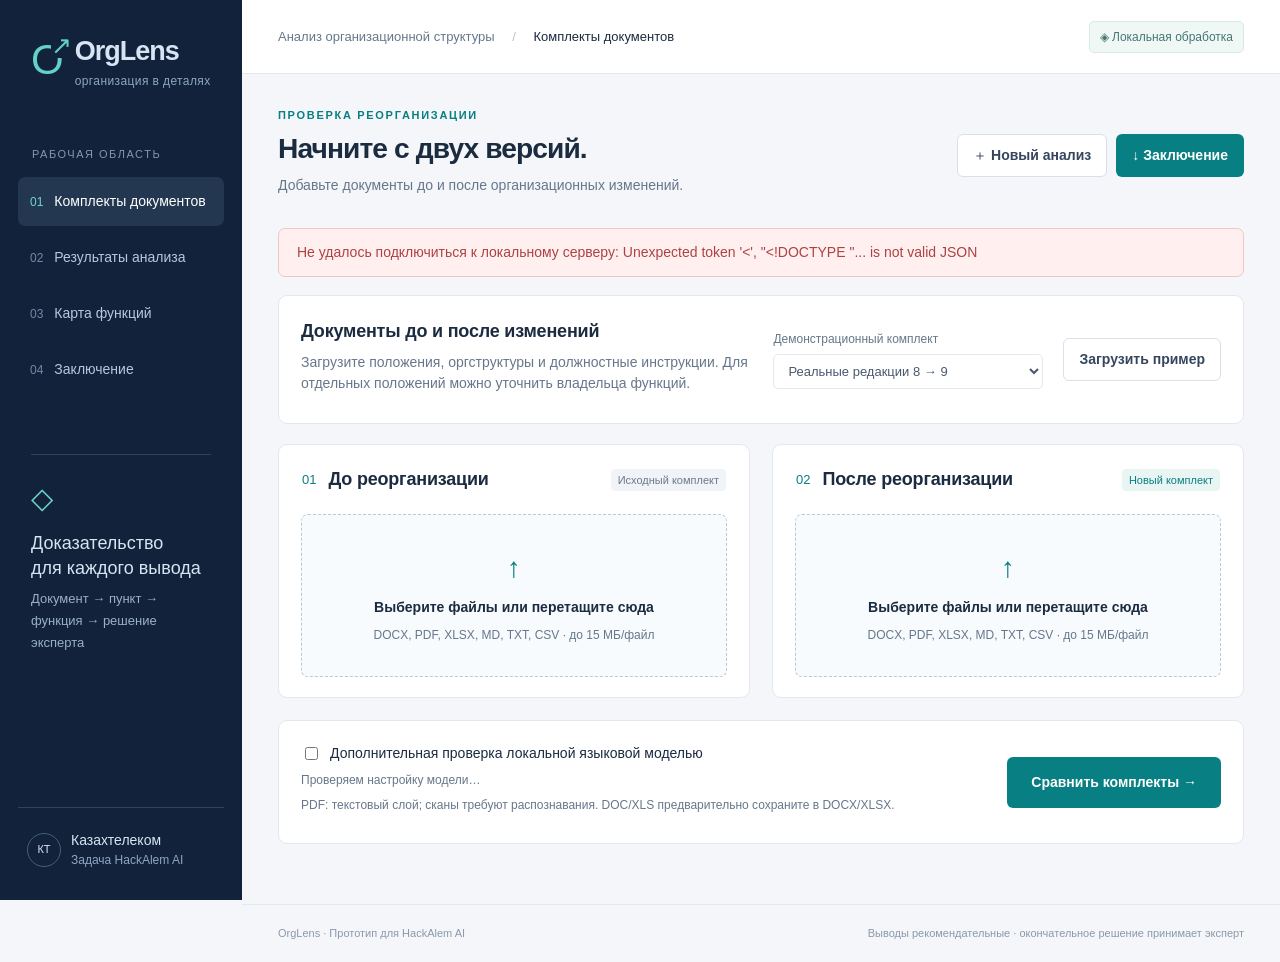
==== index.html @ e232266f "feat: build OrgLens organizational analysis prototype with evidence, UI and tests" ====
<!doctype html>
<html lang="ru"><head><meta charset="utf-8"><meta name="viewport" content="width=device-width,initial-scale=1"><meta name="theme-color" content="#101f36"><title>OrgLens — Анализ организационной структуры</title><link rel="stylesheet" href="/styles.css"></head>
<body>
<aside class="sidebar">
 <a class="brand" href="/" aria-label="OrgLens — главная"><span class="brand-mark">O<span>↗</span></span><span>OrgLens<small>организация в деталях</small></span></a>
 <div class="workspace-label">РАБОЧАЯ ОБЛАСТЬ</div>
 <nav aria-label="Основная навигация">
  <button data-view="upload"><span>01</span>Комплекты документов</button>
  <button data-view="overview" class="active"><span>02</span>Результаты анализа <b id="nav-count"></b></button>
  <button data-view="mapping"><span>03</span>Карта функций</button>
  <button data-view="report"><span>04</span>Заключение</button>
 </nav>
 <div class="sidebar-note"><span class="shield">◇</span><strong>Доказательство<br>для каждого вывода</strong><p>Документ → пункт → функция → решение эксперта</p></div>
 <div class="sidebar-footer"><div class="avatar">КТ</div><div>Казахтелеком<small>Задача HackAlem AI</small></div></div>
</aside>
<div class="shell">
 <header class="topbar"><span>Анализ организационной структуры <span class="divider">/</span> <b id="page-label">Результаты</b></span><span class="local-badge">◈ Локальная обработка</span></header>
 <main id="main">
  <div class="page-heading"><div><div class="eyebrow">ПРОВЕРКА РЕОРГАНИЗАЦИИ</div><h1 id="page-title">Каждая функция на своём месте.</h1><p id="page-subtitle">Сравните документы и проверьте, как изменилась ответственность.</p></div><div class="heading-actions"><button class="button secondary" id="new-analysis">＋ Новый анализ</button><button class="button primary" id="export-top">↓ Заключение</button></div></div>
  <div id="global-message" role="status" aria-live="polite"></div>
  <section id="view-upload" class="view hidden">
   <div class="panel upload-intro"><div><h2>Документы до и после изменений</h2><p>Загрузите положения, оргструктуры и должностные инструкции. Для отдельных положений можно уточнить владельца функций.</p></div><label class="sample-choice">Демонстрационный комплект<select id="demo-choice"><option value="audit">Реальные редакции 8 → 9</option><option value="control">Контрольный пример · синтетический</option></select></label><button class="button secondary" id="load-demo">Загрузить пример</button></div>
   <div id="import-warnings"></div><div class="upload-grid"><section class="panel upload-side"><div class="section-heading"><span class="version-number">01</span><h2>До реорганизации</h2><span class="tag">Исходный комплект</span></div><label class="dropzone" id="drop-before"><input id="files-before" type="file" multiple accept=".md,.txt,.docx,.pdf,.xlsx,.csv"><span class="upload-icon">↑</span><strong>Выберите файлы или перетащите сюда</strong><span>DOCX, PDF, XLSX, MD, TXT, CSV · до 15 МБ/файл</span></label><div id="list-before"></div></section>
   <section class="panel upload-side"><div class="section-heading"><span class="version-number">02</span><h2>После реорганизации</h2><span class="tag teal">Новый комплект</span></div><label class="dropzone" id="drop-after"><input id="files-after" type="file" multiple accept=".md,.txt,.docx,.pdf,.xlsx,.csv"><span class="upload-icon">↑</span><strong>Выберите файлы или перетащите сюда</strong><span>DOCX, PDF, XLSX, MD, TXT, CSV · до 15 МБ/файл</span></label><div id="list-after"></div></section></div>
   <div class="panel run-panel"><div><label class="check"><input type="checkbox" id="use-llm"> Дополнительная проверка локальной языковой моделью</label><p id="llm-help">Проверяем настройку модели…</p><p>PDF: текстовый слой; сканы требуют распознавания. DOC/XLS предварительно сохраните в DOCX/XLSX.</p></div><button class="button primary large" id="run-analysis">Сравнить комплекты →</button></div>
  </section>
  <section id="view-overview" class="view">
   <div id="dataset-banner" class="dataset-banner"></div><div id="stats" class="stats"></div>
   <div class="results-grid"><div class="results-main"><section class="panel"><div class="section-heading spaced"><div><h2>Реестр отклонений <span id="finding-total"></span></h2><p>Наблюдения требуют решения ответственного сотрудника</p></div><select id="severity-filter" aria-label="Приоритет"><option value="all">Все приоритеты</option><option value="high">Высокий</option><option value="medium">Средний</option><option value="low">Низкий</option></select></div>
    <div id="finding-tabs" class="tabs" role="group" aria-label="Тип отклонения"><button data-filter="all" class="active">Все</button><button data-filter="loss">Не найдены</button><button data-filter="duplicate">Дублирование</button><button data-filter="conflict">Конфликты</button><button data-filter="change">Изменения</button></div><div id="findings-list"></div>
   </section><section class="panel units-panel"><div class="section-heading spaced"><div><h2>Что изменилось в структуре</h2><p>Сопоставление подразделений по предоставленным документам</p></div><span class="tag" id="unit-count"></span></div><div id="units-list" class="units-list"></div></section></div>
   <aside class="insight-column"><section class="panel insight-panel"><div class="eyebrow">КОНТРОЛЬ АНАЛИЗА</div><h2>От источника<br>до заключения</h2><div id="trace-list"></div><div class="engine-label" id="engine-label"></div></section><section class="scope-note"><span>i</span><div><strong>Границы вывода</strong><p>«Не найдена» означает отсутствие подтверждения в загруженном комплекте. Это не доказывает, что функция перестала выполняться.</p></div></section><div id="warnings"></div></aside></div>
  </section>
  <section id="view-mapping" class="view hidden"><section class="panel flow-panel"><div class="section-heading"><div><h2>Переход ответственности</h2><p>Связи по сопоставленным функциям. Нажмите, чтобы проверить пример переноса.</p></div></div><div id="flow-list"></div></section><div class="panel"><div class="section-heading spaced"><div><h2>Сопоставление функций</h2><p>Совпадения ищутся по всему комплекту, включая другие номера пунктов и подразделения.</p></div><input type="search" id="mapping-search" placeholder="Поиск по функциям и пунктам…" aria-label="Поиск функций"></div><div class="mapping-controls"><select id="mapping-filter" aria-label="Статус функции"><option value="all">Все статусы</option><option value="missing">Не найдена</option><option value="moved">Перенесена</option><option value="modified">Изменена</option><option value="preserved">Сохранена</option></select><span id="mapping-count"></span></div><div class="table-wrap"><table><thead><tr><th>До изменений</th><th>После изменений</th><th>Результат</th><th>Сходство</th></tr></thead><tbody id="mapping-body"></tbody></table></div></div></section>
  <section id="view-report" class="view hidden"><div class="report-layout"><article class="panel report-paper" id="report-preview"></article><aside class="panel report-actions"><div class="eyebrow">ГОТОВО К ОБСУЖДЕНИЮ</div><h2>Аналитическое заключение</h2><p>Решения эксперта и ссылки на источники включаются в выгрузку.</p><button class="button primary" id="export-html">↓ Скачать HTML</button><button class="button secondary" id="export-json">↓ Данные JSON</button><button class="button secondary" id="export-csv">↓ Таблица функций CSV</button><p class="muted">Сохраните результат перед закрытием страницы. HTML открывается без приложения. Для PDF выберите в браузере «Печать → Сохранить в PDF».</p></aside></div></section>
 </main><footer>OrgLens · Прототип для HackAlem AI <span>Выводы рекомендательные · окончательное решение принимает эксперт</span></footer>
</div>
<dialog id="evidence-dialog" aria-labelledby="evidence-title"><div class="dialog-top"><span class="eyebrow">ДОКАЗАТЕЛЬСТВА И РЕШЕНИЕ</span><button id="close-dialog" class="icon-button" aria-label="Закрыть">×</button></div><div id="evidence-content"></div></dialog>
<script src="/app.js"></script></body></html>
---- styles.css ----
:root{--navy:#11223a;--ink:#1b2b40;--muted:#67778b;--line:#e3e8ef;--bg:#f4f6f9;--teal:#087f82;--teal-bg:#e8f5f3;--red:#ad4244;--red-bg:#fff0ef;--amber:#9b6925;--amber-bg:#fff4df;--blue:#426db3;--blue-bg:#eef3fc}*{box-sizing:border-box}body{margin:0;background:var(--bg);color:var(--ink);font-family:"Segoe UI",Arial,sans-serif;font-size:16px;line-height:1.5}button,input,select{font:inherit}button,select{cursor:pointer}button{transition:background .16s,transform .16s}button:disabled{opacity:.5;cursor:wait}button:focus-visible,a:focus-visible,input:focus-visible,select:focus-visible{outline:3px solid #23aaa7;outline-offset:3px}button:hover:not(:disabled){filter:brightness(.96)}button:active:not(:disabled){transform:translateY(1px)}a{color:inherit}.sidebar{position:fixed;inset:0 auto 0 0;width:242px;background:var(--navy);color:#d8e4f3;padding:31px 18px;display:flex;flex-direction:column;z-index:5}.brand{display:flex;align-items:center;gap:12px;text-decoration:none;font-size:27px;font-weight:680;letter-spacing:-1px;padding:0 13px}.brand small{display:block;font-size:12px;font-weight:400;letter-spacing:.4px;color:#8fa7c3}.brand-mark{font-size:42px;color:#63d1c5;line-height:1;position:relative;font-weight:350}.brand-mark span{font-size:25px;position:absolute;right:-8px;top:-6px;background:var(--navy)}.workspace-label{font-size:11px;letter-spacing:1.5px;color:#8498b2;margin:56px 14px 15px}.sidebar nav{display:grid;gap:7px}.sidebar nav button{text-align:left;border:0;background:transparent;color:#b7c8dc;font-size:14px;padding:14px 12px;display:flex;align-items:center;gap:11px;border-radius:7px;white-space:nowrap}.sidebar nav button>span{font-size:12px;color:#7189a7;font-variant-numeric:tabular-nums}.sidebar nav button.active{background:#233750;color:#fff}.sidebar nav button.active>span{color:#70d5cb}.sidebar nav b{font-size:11px;background:#37526d;padding:0 5px;border-radius:4px;margin-left:auto}.sidebar-note{margin:60px 13px 25px;border-top:1px solid #30425a;padding-top:22px}.sidebar-note strong{display:block;font-size:18px;line-height:1.4;font-weight:500;margin-top:10px}.sidebar-note p{font-size:13px;color:#9ab0c9;line-height:1.7}.shield{color:#6ed4c7;font-size:29px}.sidebar-footer{margin-top:auto;border-top:1px solid #30425a;padding:22px 9px 0;display:flex;align-items:center;gap:10px;font-size:14px}.sidebar-footer small{display:block;font-size:12px;color:#8fa7c3}.avatar{width:34px;height:34px;border:1px solid #46607c;display:grid;place-items:center;border-radius:50%;font-size:11px}.shell{margin-left:242px}.topbar{min-height:74px;padding:20px 36px;display:flex;align-items:center;justify-content:space-between;gap:20px;border-bottom:1px solid var(--line);background:white;font-size:13px;color:var(--muted)}.topbar b{font-weight:500;color:var(--ink)}.divider{padding:0 14px;color:#b8c2d0}.local-badge{font-size:12px;color:#457674;background:#f0f8f6;border:1px solid #d9eae5;border-radius:5px;padding:6px 10px;white-space:nowrap}main{max-width:1660px;margin:auto;padding:33px 36px 60px}.page-heading{display:flex;justify-content:space-between;align-items:center;gap:20px;margin-bottom:25px}.eyebrow{font-size:11px;letter-spacing:1.7px;font-weight:650;color:var(--teal);margin-bottom:8px}h1{font-size:clamp(25px,2.2vw,34px);line-height:1.2;font-weight:610;letter-spacing:-.9px;margin:0 0 10px}h2{font-size:18px;font-weight:610;letter-spacing:-.2px;margin:0}h3{font-size:16px;margin:0}p{margin:7px 0;color:var(--muted);font-size:14px}.heading-actions{display:flex;gap:9px;flex-shrink:0}.button{border-radius:6px;padding:10px 15px;font-size:14px;font-weight:550;border:1px solid transparent;white-space:nowrap}.primary{background:var(--teal);color:#fff}.secondary{background:#fff;color:#34465e;border-color:#d8e0e9}.large{padding:14px 23px}.panel{background:white;border:1px solid var(--line);border-radius:9px}.hidden{display:none!important}.dataset-banner{background:var(--navy);color:#fff;display:flex;align-items:center;gap:22px;padding:21px 25px;border-radius:9px;margin-bottom:20px;position:relative;overflow:hidden}.dataset-banner::after{content:"";position:absolute;width:210px;height:210px;border:1px solid #435971;border-radius:50%;right:-65px;top:-142px;pointer-events:none}.dataset-banner small{display:block;color:#a3b7cf;font-size:12px}.dataset-banner strong{font-weight:550;font-size:16px}.dataset-icon{font-size:24px;background:#2b3e55;width:43px;height:43px;display:grid;place-items:center;border-radius:6px}.dataset-arrow{color:#61c8bc;font-size:28px;margin:0 10px}.dataset-meta{margin-left:auto;font-size:12px;text-align:right;color:#9fb4cc}.dataset-meta b{color:#e6edf6;font-size:14px;font-weight:500}.stats{display:grid;grid-template-columns:repeat(4,minmax(0,1fr));gap:15px;margin-bottom:24px}.stat{background:white;border:1px solid var(--line);border-radius:8px;padding:19px 21px}.stat-top{display:flex;align-items:center;justify-content:space-between;color:var(--muted);font-size:13px}.stat-symbol{width:28px;height:28px;border-radius:6px;display:grid;place-items:center}.stat-number{font-size:36px;line-height:1.2;font-weight:620;margin:10px 0 5px;letter-spacing:-1px}.stat-note{font-size:12px;color:var(--muted)}.red{color:var(--red);background:var(--red-bg)}.amber{color:var(--amber);background:var(--amber-bg)}.teal{color:var(--teal);background:var(--teal-bg)}.blue{color:var(--blue);background:var(--blue-bg)}.results-grid{display:grid;grid-template-columns:minmax(0,1fr) 270px;gap:22px}.results-main{min-width:0}.section-heading{display:flex;align-items:center;gap:12px;padding:21px 23px}.section-heading p{font-size:12px;margin:4px 0 0}.section-heading h2 span{color:var(--muted);font-weight:400;font-size:15px;margin-left:5px}.spaced{justify-content:space-between}.tabs{display:flex;gap:21px;border-bottom:1px solid var(--line);padding:0 23px;overflow:auto}.tabs button{font-size:13px;border:0;background:none;padding:8px 0 13px;color:var(--muted);white-space:nowrap;border-bottom:2px solid transparent}.tabs button.active{color:var(--teal);border-bottom-color:var(--teal);font-weight:650}select{border:1px solid var(--line);background:#fff;border-radius:5px;padding:8px 10px;color:#49596d;font-size:13px;max-width:100%}.finding{display:flex;width:100%;gap:13px;align-items:flex-start;background:white;border:0;border-bottom:1px solid var(--line);text-align:left;padding:19px 23px;color:var(--ink)}.finding:last-child{border-bottom:0;border-radius:0 0 9px 9px}.finding:hover{background:#f9fbfc}.finding-icon{width:33px;height:33px;flex-shrink:0;display:grid;place-items:center;border-radius:7px;font-size:17px}.finding-content{min-width:0;flex:1}.finding-title{font-size:14px;font-weight:600;line-height:1.5;display:block}.finding-sub{font-size:12px;color:var(--muted);margin-top:6px;display:block;white-space:nowrap;overflow:hidden;text-overflow:ellipsis}.finding-meta{display:flex;gap:7px;align-items:center;margin-top:8px;flex-wrap:wrap}.tag{display:inline-block;font-size:11px;line-height:1.5;padding:3px 7px;border-radius:4px;background:#f0f3f7;color:#6d7a8b;white-space:nowrap;font-weight:500}.tag.red{background:var(--red-bg);color:var(--red)}.tag.amber{background:var(--amber-bg);color:var(--amber)}.tag.teal{background:var(--teal-bg);color:var(--teal)}.tag.blue{background:var(--blue-bg);color:var(--blue)}.chevron{color:#9aa9ba;margin-top:5px;font-size:20px}.insight-panel{padding:23px}.insight-panel h2{font-size:23px;line-height:1.3;margin:10px 0 25px;letter-spacing:-.5px}.trace-step{display:flex;gap:10px;margin:17px 0;align-items:flex-start}.trace-dot{border:1px solid #bbdfd8;background:#edf8f5;color:var(--teal);width:22px;height:22px;border-radius:50%;font-size:12px;flex-shrink:0;display:grid;place-items:center}.trace-step strong{font-size:13px;display:block;font-weight:550}.trace-step p{font-size:12px;margin-top:4px;line-height:1.5}.engine-label{font-size:12px;padding-top:16px;margin-top:21px;border-top:1px solid var(--line);color:var(--muted);line-height:1.7}.engine-label b{color:var(--ink);font-weight:600}.scope-note{display:flex;gap:10px;padding:21px 5px}.scope-note>span{color:var(--teal);border:1px solid #80ada9;width:18px;height:18px;border-radius:50%;text-align:center;font-size:12px;flex-shrink:0;margin-top:3px}.scope-note strong{font-size:13px;font-weight:600}.scope-note p{font-size:12px;line-height:1.75}.warning{border:1px solid #e9dab9;background:#fff9ed;color:#88662e;padding:12px;border-radius:6px;font-size:12px;margin:8px 0}.units-panel{margin-top:22px}.units-list{padding:0 22px 22px;display:grid;grid-template-columns:repeat(2,minmax(0,1fr));gap:10px}.unit-card{border:1px solid var(--line);padding:14px;border-radius:6px}.unit-card h3{font-size:13px;font-weight:550;margin-bottom:9px}.unit-card p{font-size:12px}.unit-card button{border:0;background:none;color:var(--teal);font-size:12px;padding:6px 0 0}.empty{padding:45px 25px;text-align:center;color:var(--muted);font-size:14px}.empty strong{display:block;color:var(--ink);font-size:18px;margin-bottom:7px}.upload-intro{padding:22px;display:flex;align-items:center;gap:20px;margin-bottom:20px}.upload-intro>div{flex:1}.sample-choice{font-size:12px;color:var(--muted)}.sample-choice select{display:block;margin-top:6px}.upload-grid{display:grid;grid-template-columns:1fr 1fr;gap:22px}.version-number{color:var(--teal);font-size:13px}.upload-side .section-heading{flex-wrap:wrap}.upload-side .tag{margin-left:auto}.dropzone{border:1px dashed #b9c9d7;border-radius:7px;margin:0 22px 20px;background:#f8fbfd;padding:32px 15px;display:flex;align-items:center;flex-direction:column;gap:8px;text-align:center;cursor:pointer}.dropzone.drag{background:#e6f4f2;border-color:var(--teal)}.dropzone input{position:absolute;width:1px;height:1px;opacity:0}.dropzone:focus-within{outline:3px solid var(--teal)}.dropzone strong{font-size:14px;font-weight:550}.dropzone>span:last-child{font-size:12px;color:var(--muted)}.upload-icon{font-size:28px;color:var(--teal)}.file-row{padding:15px 22px;border-top:1px solid var(--line);display:flex;gap:10px;align-items:flex-start;font-size:13px}.file-row>div{flex:1;min-width:0;overflow-wrap:anywhere}.file-row small{color:var(--muted);display:block;margin:4px 0}.file-row input{width:100%;font-size:12px;padding:6px 8px;border:1px solid var(--line);border-radius:4px}.icon-button{border:0;background:transparent;color:var(--muted);font-size:24px;padding:0 8px;line-height:1.3}.run-panel{padding:22px;display:flex;justify-content:space-between;align-items:center;margin-top:22px;gap:20px}.run-panel p{font-size:12px}.check{display:flex;gap:9px;align-items:center;font-size:14px}.check input{accent-color:var(--teal)}.message{padding:13px 18px;border:1px solid #c5e0df;border-radius:7px;background:#ecf7f5;color:#216d67;margin-bottom:18px;font-size:14px}.message.error{background:var(--red-bg);color:var(--red);border-color:#efc6c4}.loading-line{height:3px;background:linear-gradient(90deg,#65d1c3,#0a8186,#65d1c3);background-size:200%;animation:flow 1s linear infinite;margin-top:12px;border-radius:2px}@keyframes flow{to{background-position:200%}}.mapping-controls{display:flex;gap:16px;align-items:center;padding:0 23px 18px;color:var(--muted);font-size:13px}input[type=search]{border:1px solid var(--line);padding:9px 12px;border-radius:5px;font-size:13px;min-width:260px}.table-wrap{overflow:auto}table{border-collapse:collapse;width:100%;font-size:13px}th{text-align:left;font-size:11px;letter-spacing:.5px;text-transform:uppercase;color:var(--muted);padding:13px 20px;background:#f8fafc;border-top:1px solid var(--line);border-bottom:1px solid var(--line)}td{padding:17px 20px;vertical-align:top;border-bottom:1px solid var(--line);max-width:380px}td strong{display:block;font-size:12px;color:var(--teal);font-weight:550;margin-bottom:5px}td p{font-size:12px;color:#46566b;margin:5px 0}td button{padding:0;border:0;background:none;text-align:left;cursor:pointer;color:inherit}td small{font-size:11px;color:var(--muted)}.report-layout{display:grid;grid-template-columns:minmax(0,1fr) 280px;gap:23px}.report-paper{padding:40px}.report-paper h2{font-size:26px;margin-bottom:15px}.report-paper h3{margin:27px 0 12px}.report-paper p,.report-paper li{font-size:14px;line-height:1.8}.report-paper .report-item{padding:18px 0;border-bottom:1px solid var(--line)}.report-actions{padding:24px;height:fit-content;position:sticky;top:20px}.report-actions .button{display:block;width:100%;margin-top:12px}.report-actions p{margin:15px 0;font-size:13px}.muted{color:var(--muted)}footer{padding:20px 36px;display:flex;justify-content:space-between;border-top:1px solid var(--line);font-size:11px;color:#8b99aa}dialog{border:0;border-radius:12px;padding:0;width:min(880px,calc(100% - 30px));max-height:90vh;color:var(--ink);box-shadow:0 25px 100px #07162444}dialog::backdrop{background:#10223a80;backdrop-filter:blur(3px)}.dialog-top{position:sticky;top:0;display:flex;justify-content:space-between;align-items:center;padding:20px 27px 12px;background:#fff;z-index:1}.dialog-top .eyebrow{margin:0}#evidence-content{padding:0 27px 28px}#evidence-content h2{font-size:24px;line-height:1.4;margin:9px 0 12px}#evidence-content>p{font-size:14px;line-height:1.8}.evidence-grid{display:grid;grid-template-columns:1fr 1fr;gap:15px;margin-top:20px}.quote-card{border:1px solid var(--line);border-radius:7px;padding:17px;overflow-wrap:anywhere}.quote-card small{color:var(--muted);font-size:12px}.quote-card strong{display:block;font-size:13px;margin:10px 0}.quote-card blockquote{margin:10px 0;font-size:14px;line-height:1.9;border-left:3px solid #b6dcd5;padding-left:12px;white-space:pre-line;color:#36475c;max-height:340px;overflow:auto}.quote-card .source-name{color:var(--teal)}.recommendation{padding:16px;background:#f1f7f6;border-radius:6px;margin-top:20px;font-size:14px}.recommendation strong{display:block;margin-bottom:4px}.review-actions{display:flex;gap:9px;align-items:center;border-top:1px solid var(--line);padding-top:20px;margin-top:20px;flex-wrap:wrap}.review-actions>span{font-size:13px;margin-right:auto;color:var(--muted)}.review-note{display:block;width:100%;resize:vertical;min-height:66px;margin-top:14px;border:1px solid var(--line);border-radius:5px;padding:10px;font:inherit;font-size:13px}
@media(min-width:1550px){.results-grid{grid-template-columns:minmax(0,1fr) 310px}.finding-title{font-size:15px}.section-heading p{font-size:13px}.trace-step strong{font-size:14px}}
@media(max-width:1250px){.sidebar{width:210px;padding-left:10px;padding-right:10px}.shell{margin-left:210px}main{padding:28px 25px}.topbar{padding:20px 25px}.results-grid{grid-template-columns:minmax(0,1fr) 235px;gap:17px}.page-heading{align-items:flex-start}.heading-actions{flex-direction:column}.stats{gap:10px}.stat{padding:15px}.tabs{gap:15px}.section-heading{padding:18px}.finding{padding:18px}.brand{font-size:25px}.sidebar nav button{font-size:12px;gap:8px}.sidebar-note{margin-top:45px}.upload-intro{flex-wrap:wrap}.upload-intro>div{flex-basis:100%}}
@media(max-width:980px){.sidebar{width:76px;padding:24px 9px}.brand>span:last-child,.workspace-label,.sidebar-note,.sidebar-footer,.sidebar nav b{display:none}.brand{padding:0 12px}.brand-mark{font-size:34px}.sidebar nav{margin-top:44px}.sidebar nav button{font-size:0;padding:14px;justify-content:center}.sidebar nav button>span{font-size:14px}.shell{margin-left:76px}.results-grid{grid-template-columns:1fr}.insight-column{display:grid;grid-template-columns:1fr 1fr;gap:20px}.insight-panel h2 br{display:none}.insight-panel h2{font-size:20px;margin-bottom:15px}.trace-step{margin:12px 0}.local-badge{display:none}.report-layout{grid-template-columns:1fr}.report-actions{position:static}.upload-grid{grid-template-columns:1fr}.topbar{font-size:12px}.stats{grid-template-columns:repeat(4,1fr)}}
@media(max-width:650px){.sidebar{position:static;width:100%;padding:16px 17px;display:block}.brand{font-size:24px;padding:0}.brand>span:last-child{display:block}.brand small{display:none}.brand-mark{font-size:31px}.sidebar nav{margin-top:18px;display:flex;gap:6px}.sidebar nav button{padding:8px;font-size:11px;flex:1}.sidebar nav button>span{display:none}.shell{margin-left:0}.topbar{padding:14px 18px;min-height:50px}.topbar>span{white-space:nowrap;overflow:hidden;text-overflow:ellipsis}.divider{padding:0 6px}main{padding:24px 16px}.page-heading{display:block}.heading-actions{flex-direction:row;margin-top:18px}.stats{grid-template-columns:1fr 1fr;gap:10px}.stat-number{font-size:30px}.dataset-banner{padding:16px;gap:10px;flex-wrap:wrap}.dataset-icon{display:none}.dataset-banner strong{font-size:13px}.dataset-arrow{font-size:20px;margin:0}.dataset-meta{width:100%;text-align:left;margin-top:9px}.section-heading{flex-wrap:wrap}.tabs{gap:19px;padding:0 18px}.finding{padding:17px 15px;gap:10px}.finding-title{font-size:14px}.finding-icon{width:27px;height:27px}.units-list{grid-template-columns:1fr;padding:0 15px 15px}.insight-column{grid-template-columns:1fr}.scope-note{padding:0 6px}.upload-intro{padding:18px}.run-panel{display:block}.run-panel .button{margin-top:20px;width:100%}.report-paper{padding:22px}.report-paper h2{font-size:23px}.evidence-grid{grid-template-columns:1fr}.quote-card blockquote{max-height:260px}footer{display:block;padding:20px 16px}footer span{display:block;margin-top:5px}input[type=search]{min-width:0;width:100%}.review-actions{gap:8px}.review-actions>span{width:100%;margin-bottom:4px}.review-actions .button{font-size:12px;padding:8px 10px}}
@media(prefers-reduced-motion:reduce){*{animation:none!important;transition:none!important}}
.flow-panel{margin-bottom:23px}#flow-list{padding:0 23px 23px;display:grid;gap:10px}.flow-row{display:grid;grid-template-columns:1fr 150px 1fr;align-items:center;gap:16px;background:#f7fafb;border:1px solid #e1e9ee;border-radius:6px;padding:16px 20px;text-align:left;color:#20364c;font-size:14px}.flow-row>span:last-child{text-align:right}.flow-arrow{color:#087f82;text-align:center;font-size:23px;border-bottom:2px solid #b4d9d3;padding-bottom:5px}.flow-arrow small{display:block;font-size:11px;color:#6b7d8c}@media(max-width:650px){.flow-row{grid-template-columns:1fr 80px 1fr;font-size:12px;gap:8px;padding:12px}.flow-arrow small{font-size:10px}}
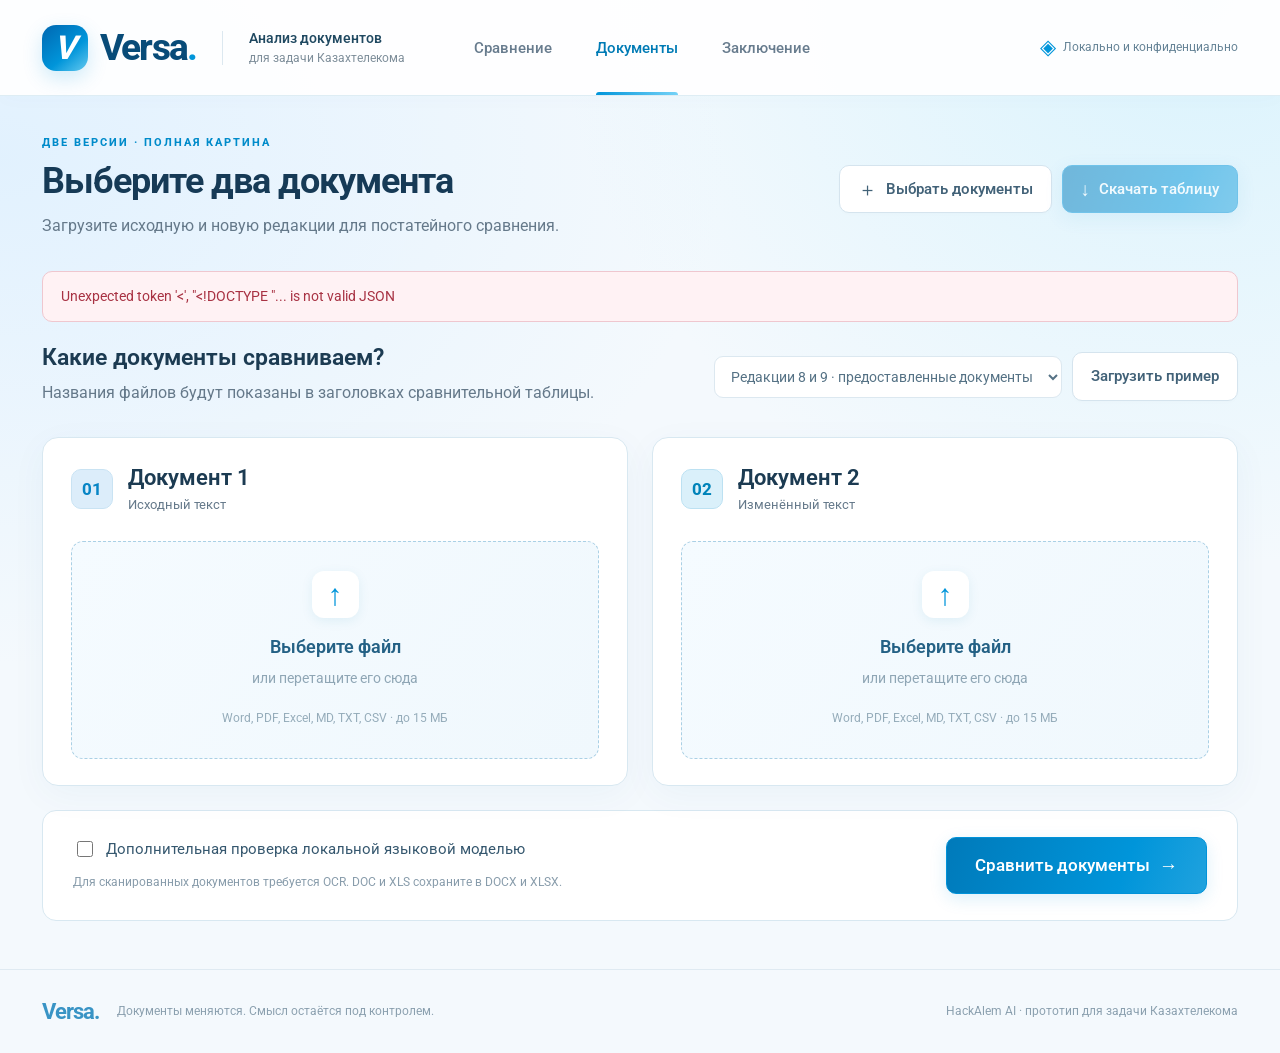
==== commit 9845e744: "feat: Versa full three-column document comparison with word-level changes Preserve every source para" ====
--- a/index.html
+++ b/index.html
@@ -1,39 +1,26 @@
-<!doctype html>
-<html lang="ru"><head><meta charset="utf-8"><meta name="viewport" content="width=device-width,initial-scale=1"><meta name="theme-color" content="#101f36"><title>OrgLens — Анализ организационной структуры</title><link rel="stylesheet" href="/styles.css"></head>
-<body>
-<aside class="sidebar">
- <a class="brand" href="/" aria-label="OrgLens — главная"><span class="brand-mark">O<span>↗</span></span><span>OrgLens<small>организация в деталях</small></span></a>
- <div class="workspace-label">РАБОЧАЯ ОБЛАСТЬ</div>
- <nav aria-label="Основная навигация">
-  <button data-view="upload"><span>01</span>Комплекты документов</button>
-  <button data-view="overview" class="active"><span>02</span>Результаты анализа <b id="nav-count"></b></button>
-  <button data-view="mapping"><span>03</span>Карта функций</button>
-  <button data-view="report"><span>04</span>Заключение</button>
- </nav>
- <div class="sidebar-note"><span class="shield">◇</span><strong>Доказательство<br>для каждого вывода</strong><p>Документ → пункт → функция → решение эксперта</p></div>
- <div class="sidebar-footer"><div class="avatar">КТ</div><div>Казахтелеком<small>Задача HackAlem AI</small></div></div>
-</aside>
-<div class="shell">
- <header class="topbar"><span>Анализ организационной структуры <span class="divider">/</span> <b id="page-label">Результаты</b></span><span class="local-badge">◈ Локальная обработка</span></header>
- <main id="main">
-  <div class="page-heading"><div><div class="eyebrow">ПРОВЕРКА РЕОРГАНИЗАЦИИ</div><h1 id="page-title">Каждая функция на своём месте.</h1><p id="page-subtitle">Сравните документы и проверьте, как изменилась ответственность.</p></div><div class="heading-actions"><button class="button secondary" id="new-analysis">＋ Новый анализ</button><button class="button primary" id="export-top">↓ Заключение</button></div></div>
-  <div id="global-message" role="status" aria-live="polite"></div>
-  <section id="view-upload" class="view hidden">
-   <div class="panel upload-intro"><div><h2>Документы до и после изменений</h2><p>Загрузите положения, оргструктуры и должностные инструкции. Для отдельных положений можно уточнить владельца функций.</p></div><label class="sample-choice">Демонстрационный комплект<select id="demo-choice"><option value="audit">Реальные редакции 8 → 9</option><option value="control">Контрольный пример · синтетический</option></select></label><button class="button secondary" id="load-demo">Загрузить пример</button></div>
-   <div id="import-warnings"></div><div class="upload-grid"><section class="panel upload-side"><div class="section-heading"><span class="version-number">01</span><h2>До реорганизации</h2><span class="tag">Исходный комплект</span></div><label class="dropzone" id="drop-before"><input id="files-before" type="file" multiple accept=".md,.txt,.docx,.pdf,.xlsx,.csv"><span class="upload-icon">↑</span><strong>Выберите файлы или перетащите сюда</strong><span>DOCX, PDF, XLSX, MD, TXT, CSV · до 15 МБ/файл</span></label><div id="list-before"></div></section>
-   <section class="panel upload-side"><div class="section-heading"><span class="version-number">02</span><h2>После реорганизации</h2><span class="tag teal">Новый комплект</span></div><label class="dropzone" id="drop-after"><input id="files-after" type="file" multiple accept=".md,.txt,.docx,.pdf,.xlsx,.csv"><span class="upload-icon">↑</span><strong>Выберите файлы или перетащите сюда</strong><span>DOCX, PDF, XLSX, MD, TXT, CSV · до 15 МБ/файл</span></label><div id="list-after"></div></section></div>
-   <div class="panel run-panel"><div><label class="check"><input type="checkbox" id="use-llm"> Дополнительная проверка локальной языковой моделью</label><p id="llm-help">Проверяем настройку модели…</p><p>PDF: текстовый слой; сканы требуют распознавания. DOC/XLS предварительно сохраните в DOCX/XLSX.</p></div><button class="button primary large" id="run-analysis">Сравнить комплекты →</button></div>
-  </section>
-  <section id="view-overview" class="view">
-   <div id="dataset-banner" class="dataset-banner"></div><div id="stats" class="stats"></div>
-   <div class="results-grid"><div class="results-main"><section class="panel"><div class="section-heading spaced"><div><h2>Реестр отклонений <span id="finding-total"></span></h2><p>Наблюдения требуют решения ответственного сотрудника</p></div><select id="severity-filter" aria-label="Приоритет"><option value="all">Все приоритеты</option><option value="high">Высокий</option><option value="medium">Средний</option><option value="low">Низкий</option></select></div>
-    <div id="finding-tabs" class="tabs" role="group" aria-label="Тип отклонения"><button data-filter="all" class="active">Все</button><button data-filter="loss">Не найдены</button><button data-filter="duplicate">Дублирование</button><button data-filter="conflict">Конфликты</button><button data-filter="change">Изменения</button></div><div id="findings-list"></div>
-   </section><section class="panel units-panel"><div class="section-heading spaced"><div><h2>Что изменилось в структуре</h2><p>Сопоставление подразделений по предоставленным документам</p></div><span class="tag" id="unit-count"></span></div><div id="units-list" class="units-list"></div></section></div>
-   <aside class="insight-column"><section class="panel insight-panel"><div class="eyebrow">КОНТРОЛЬ АНАЛИЗА</div><h2>От источника<br>до заключения</h2><div id="trace-list"></div><div class="engine-label" id="engine-label"></div></section><section class="scope-note"><span>i</span><div><strong>Границы вывода</strong><p>«Не найдена» означает отсутствие подтверждения в загруженном комплекте. Это не доказывает, что функция перестала выполняться.</p></div></section><div id="warnings"></div></aside></div>
-  </section>
-  <section id="view-mapping" class="view hidden"><section class="panel flow-panel"><div class="section-heading"><div><h2>Переход ответственности</h2><p>Связи по сопоставленным функциям. Нажмите, чтобы проверить пример переноса.</p></div></div><div id="flow-list"></div></section><div class="panel"><div class="section-heading spaced"><div><h2>Сопоставление функций</h2><p>Совпадения ищутся по всему комплекту, включая другие номера пунктов и подразделения.</p></div><input type="search" id="mapping-search" placeholder="Поиск по функциям и пунктам…" aria-label="Поиск функций"></div><div class="mapping-controls"><select id="mapping-filter" aria-label="Статус функции"><option value="all">Все статусы</option><option value="missing">Не найдена</option><option value="moved">Перенесена</option><option value="modified">Изменена</option><option value="preserved">Сохранена</option></select><span id="mapping-count"></span></div><div class="table-wrap"><table><thead><tr><th>До изменений</th><th>После изменений</th><th>Результат</th><th>Сходство</th></tr></thead><tbody id="mapping-body"></tbody></table></div></div></section>
-  <section id="view-report" class="view hidden"><div class="report-layout"><article class="panel report-paper" id="report-preview"></article><aside class="panel report-actions"><div class="eyebrow">ГОТОВО К ОБСУЖДЕНИЮ</div><h2>Аналитическое заключение</h2><p>Решения эксперта и ссылки на источники включаются в выгрузку.</p><button class="button primary" id="export-html">↓ Скачать HTML</button><button class="button secondary" id="export-json">↓ Данные JSON</button><button class="button secondary" id="export-csv">↓ Таблица функций CSV</button><p class="muted">Сохраните результат перед закрытием страницы. HTML открывается без приложения. Для PDF выберите в браузере «Печать → Сохранить в PDF».</p></aside></div></section>
- </main><footer>OrgLens · Прототип для HackAlem AI <span>Выводы рекомендательные · окончательное решение принимает эксперт</span></footer>
-</div>
-<dialog id="evidence-dialog" aria-labelledby="evidence-title"><div class="dialog-top"><span class="eyebrow">ДОКАЗАТЕЛЬСТВА И РЕШЕНИЕ</span><button id="close-dialog" class="icon-button" aria-label="Закрыть">×</button></div><div id="evidence-content"></div></dialog>
+<!doctype html>
+<html lang="ru"><head><meta charset="utf-8"><meta name="viewport" content="width=device-width,initial-scale=1"><meta name="theme-color" content="#007bb5"><title>Versa — сравнение документов</title><link rel="stylesheet" href="/styles.css"></head>
+<body>
+<header class="app-header"><a class="brand" href="/" aria-label="Versa — сравнение документов"><span class="brand-symbol" aria-hidden="true">V</span><span>Versa<span class="brand-dot">.</span></span></a><span class="brand-divider"></span><div class="partner">Анализ документов<span>для задачи Казахтелекома</span></div><nav aria-label="Основная навигация"><button data-view="comparison" class="active">Сравнение</button><button data-view="documents">Документы</button><button data-view="report">Заключение</button></nav><span class="privacy"><span>◈</span> Локально и конфиденциально</span></header>
+<main>
+<div class="title-row"><div><div class="eyebrow">ДВЕ ВЕРСИИ · ПОЛНАЯ КАРТИНА</div><h1 id="page-title">Сравнение документов</h1><p id="page-subtitle">Каждый пункт по порядку. Каждое изменение — перед глазами.</p></div><div class="title-actions"><button id="new-comparison" class="button secondary"><span>＋</span> Выбрать документы</button><button id="export-table" class="button primary" disabled><span>↓</span> Скачать таблицу</button></div></div>
+<div id="message" role="status" aria-live="polite"></div>
+<section id="view-comparison" class="view">
+ <div class="comparison-overview"><div class="overview-mark">↔</div><div><span class="tiny-label">СРАВНИВАЕМ</span><strong id="comparison-label">Документ 1 и документ 2</strong></div><div id="summary" class="summary"></div></div>
+ <div class="workbench">
+ <div class="toolbar"><div class="segmented" role="group" aria-label="Отображение пунктов"><button data-filter="all" class="active">Все пункты <span id="all-count">0</span></button><button data-filter="changes">Только изменения <span id="changes-count">0</span></button></div><label class="search-wrap"><span aria-hidden="true">⌕</span><input id="search" type="search" placeholder="Найти пункт или фразу…" aria-label="Поиск по пунктам"></label><select id="status-filter" aria-label="Тип изменения"><option value="all">Все типы изменений</option><option value="changed">Изменённые</option><option value="added">Добавленные</option><option value="removed">Удалённые</option><option value="moved">Перенумерованные</option><option value="unchanged">Без изменений</option></select></div>
+ <div class="table-note"><div class="legend"><span><i class="legend-removed"></i>Удалённый текст</span><span><i class="legend-added"></i>Добавленный текст</span><span><i class="legend-equal"></i>Без изменений</span></div><span id="row-count">Пункты отображаются в исходном порядке</span></div>
+ <div class="comparison-scroll" tabindex="0" aria-label="Сравнительная таблица — прокручивайте по горизонтали на узком экране"><table class="comparison-table"><colgroup><col class="document-column"><col class="document-column"><col class="explanation-column"></colgroup><thead><tr><th scope="col"><span class="column-kicker"><span class="number-token">01</span> ДОКУМЕНТ 1</span><div id="before-title" class="document-title">Исходная редакция</div><span class="column-meta" id="before-meta"></span></th><th scope="col"><span class="column-kicker"><span class="number-token second">02</span> ДОКУМЕНТ 2</span><div id="after-title" class="document-title">Новая редакция</div><span class="column-meta" id="after-meta"></span></th><th scope="col"><span class="column-kicker"><span class="explain-star">✦</span> ПОЯСНЕНИЕ</span><div class="document-title">Что изменилось</div><span class="column-meta">Суть изменения по каждому пункту</span></th></tr></thead><tbody id="comparison-body"><tr><td colspan="3"><div class="empty"><span>↔</span><h2>Сравните два документа</h2><p>Загрузите файлы или используйте предоставленные редакции.</p><button class="button primary" data-view="documents">Выбрать документы</button></div></td></tr></tbody></table></div>
+ <div class="table-bottom"><span id="coverage"></span><button id="to-top" class="text-button">В начало таблицы ↑</button></div>
+ </div><div class="under-table"><p>Цвет выделяет разницу текста. Пояснения помогают проверить её смысл; решение принимает ответственный сотрудник.</p><span id="engine"></span></div><div id="warnings"></div>
+</section>
+<section id="view-documents" class="view hidden">
+ <div class="upload-options"><div><h2>Какие документы сравниваем?</h2><p>Названия файлов будут показаны в заголовках сравнительной таблицы.</p></div><div class="example-actions"><select id="demo-choice" aria-label="Пример документов"><option value="audit">Редакции 8 и 9 · предоставленные документы</option><option value="control">Синтетический контрольный пример</option></select><button id="load-demo" class="button secondary">Загрузить пример</button></div></div>
+ <div class="upload-grid"><section class="upload-panel"><div class="upload-heading"><span class="number-token">01</span><div><h2>Документ 1</h2><p>Исходный текст</p></div></div><label class="dropzone" id="drop-before"><input type="file" id="files-before" multiple accept=".md,.txt,.docx,.pdf,.xlsx,.csv,.tsv"><span class="upload-arrow">↑</span><strong>Выберите файл</strong><span>или перетащите его сюда</span><small>Word, PDF, Excel, MD, TXT, CSV · до 15 МБ</small></label><div id="list-before"></div></section><section class="upload-panel"><div class="upload-heading"><span class="number-token second">02</span><div><h2>Документ 2</h2><p>Изменённый текст</p></div></div><label class="dropzone" id="drop-after"><input type="file" id="files-after" multiple accept=".md,.txt,.docx,.pdf,.xlsx,.csv,.tsv"><span class="upload-arrow">↑</span><strong>Выберите файл</strong><span>или перетащите его сюда</span><small>Word, PDF, Excel, MD, TXT, CSV · до 15 МБ</small></label><div id="list-after"></div></section></div>
+ <div id="import-warnings"></div><div class="run-panel"><div><label class="check-label"><input type="checkbox" id="use-llm"> Дополнительная проверка локальной языковой моделью</label><p id="llm-help"></p><small>Для сканированных документов требуется OCR. DOC и XLS сохраните в DOCX и XLSX.</small></div><button id="run-analysis" class="button primary large">Сравнить документы <span>→</span></button></div>
+</section>
+<section id="view-report" class="view hidden"><div class="report-grid"><article id="report-preview" class="report-paper"></article><aside class="report-side"><div class="eyebrow">РЕЗУЛЬТАТ РАБОТЫ</div><h2>Сохраните сравнение</h2><p>Полная таблица из трёх столбцов с цветовым выделением, названиями документов и пояснениями.</p><button id="export-html" class="button primary">↓ Таблица HTML</button><button id="export-csv" class="button secondary">↓ Таблица CSV</button><button id="export-json" class="button secondary">↓ Полный анализ JSON</button><p class="small">HTML открывается самостоятельно. Для PDF используйте «Печать → Сохранить в PDF».</p></aside></div></section>
+</main>
+<footer><a href="/" class="footer-brand">Versa.</a><span>Документы меняются. Смысл остаётся под контролем.</span><span>HackAlem AI · прототип для задачи Казахтелекома</span></footer>
+<dialog id="finding-dialog" aria-labelledby="finding-title"><div class="dialog-heading"><span class="eyebrow">ПРОВЕРКА ЗАМЕЧАНИЯ</span><button id="close-dialog" class="icon-button" aria-label="Закрыть">×</button></div><div id="finding-content"></div></dialog>
 <script src="/app.js"></script></body></html>
--- a/styles.css
+++ b/styles.css
@@ -1,7 +1,14 @@
-:root{--navy:#11223a;--ink:#1b2b40;--muted:#67778b;--line:#e3e8ef;--bg:#f4f6f9;--teal:#087f82;--teal-bg:#e8f5f3;--red:#ad4244;--red-bg:#fff0ef;--amber:#9b6925;--amber-bg:#fff4df;--blue:#426db3;--blue-bg:#eef3fc}*{box-sizing:border-box}body{margin:0;background:var(--bg);color:var(--ink);font-family:"Segoe UI",Arial,sans-serif;font-size:16px;line-height:1.5}button,input,select{font:inherit}button,select{cursor:pointer}button{transition:background .16s,transform .16s}button:disabled{opacity:.5;cursor:wait}button:focus-visible,a:focus-visible,input:focus-visible,select:focus-visible{outline:3px solid #23aaa7;outline-offset:3px}button:hover:not(:disabled){filter:brightness(.96)}button:active:not(:disabled){transform:translateY(1px)}a{color:inherit}.sidebar{position:fixed;inset:0 auto 0 0;width:242px;background:var(--navy);color:#d8e4f3;padding:31px 18px;display:flex;flex-direction:column;z-index:5}.brand{display:flex;align-items:center;gap:12px;text-decoration:none;font-size:27px;font-weight:680;letter-spacing:-1px;padding:0 13px}.brand small{display:block;font-size:12px;font-weight:400;letter-spacing:.4px;color:#8fa7c3}.brand-mark{font-size:42px;color:#63d1c5;line-height:1;position:relative;font-weight:350}.brand-mark span{font-size:25px;position:absolute;right:-8px;top:-6px;background:var(--navy)}.workspace-label{font-size:11px;letter-spacing:1.5px;color:#8498b2;margin:56px 14px 15px}.sidebar nav{display:grid;gap:7px}.sidebar nav button{text-align:left;border:0;background:transparent;color:#b7c8dc;font-size:14px;padding:14px 12px;display:flex;align-items:center;gap:11px;border-radius:7px;white-space:nowrap}.sidebar nav button>span{font-size:12px;color:#7189a7;font-variant-numeric:tabular-nums}.sidebar nav button.active{background:#233750;color:#fff}.sidebar nav button.active>span{color:#70d5cb}.sidebar nav b{font-size:11px;background:#37526d;padding:0 5px;border-radius:4px;margin-left:auto}.sidebar-note{margin:60px 13px 25px;border-top:1px solid #30425a;padding-top:22px}.sidebar-note strong{display:block;font-size:18px;line-height:1.4;font-weight:500;margin-top:10px}.sidebar-note p{font-size:13px;color:#9ab0c9;line-height:1.7}.shield{color:#6ed4c7;font-size:29px}.sidebar-footer{margin-top:auto;border-top:1px solid #30425a;padding:22px 9px 0;display:flex;align-items:center;gap:10px;font-size:14px}.sidebar-footer small{display:block;font-size:12px;color:#8fa7c3}.avatar{width:34px;height:34px;border:1px solid #46607c;display:grid;place-items:center;border-radius:50%;font-size:11px}.shell{margin-left:242px}.topbar{min-height:74px;padding:20px 36px;display:flex;align-items:center;justify-content:space-between;gap:20px;border-bottom:1px solid var(--line);background:white;font-size:13px;color:var(--muted)}.topbar b{font-weight:500;color:var(--ink)}.divider{padding:0 14px;color:#b8c2d0}.local-badge{font-size:12px;color:#457674;background:#f0f8f6;border:1px solid #d9eae5;border-radius:5px;padding:6px 10px;white-space:nowrap}main{max-width:1660px;margin:auto;padding:33px 36px 60px}.page-heading{display:flex;justify-content:space-between;align-items:center;gap:20px;margin-bottom:25px}.eyebrow{font-size:11px;letter-spacing:1.7px;font-weight:650;color:var(--teal);margin-bottom:8px}h1{font-size:clamp(25px,2.2vw,34px);line-height:1.2;font-weight:610;letter-spacing:-.9px;margin:0 0 10px}h2{font-size:18px;font-weight:610;letter-spacing:-.2px;margin:0}h3{font-size:16px;margin:0}p{margin:7px 0;color:var(--muted);font-size:14px}.heading-actions{display:flex;gap:9px;flex-shrink:0}.button{border-radius:6px;padding:10px 15px;font-size:14px;font-weight:550;border:1px solid transparent;white-space:nowrap}.primary{background:var(--teal);color:#fff}.secondary{background:#fff;color:#34465e;border-color:#d8e0e9}.large{padding:14px 23px}.panel{background:white;border:1px solid var(--line);border-radius:9px}.hidden{display:none!important}.dataset-banner{background:var(--navy);color:#fff;display:flex;align-items:center;gap:22px;padding:21px 25px;border-radius:9px;margin-bottom:20px;position:relative;overflow:hidden}.dataset-banner::after{content:"";position:absolute;width:210px;height:210px;border:1px solid #435971;border-radius:50%;right:-65px;top:-142px;pointer-events:none}.dataset-banner small{display:block;color:#a3b7cf;font-size:12px}.dataset-banner strong{font-weight:550;font-size:16px}.dataset-icon{font-size:24px;background:#2b3e55;width:43px;height:43px;display:grid;place-items:center;border-radius:6px}.dataset-arrow{color:#61c8bc;font-size:28px;margin:0 10px}.dataset-meta{margin-left:auto;font-size:12px;text-align:right;color:#9fb4cc}.dataset-meta b{color:#e6edf6;font-size:14px;font-weight:500}.stats{display:grid;grid-template-columns:repeat(4,minmax(0,1fr));gap:15px;margin-bottom:24px}.stat{background:white;border:1px solid var(--line);border-radius:8px;padding:19px 21px}.stat-top{display:flex;align-items:center;justify-content:space-between;color:var(--muted);font-size:13px}.stat-symbol{width:28px;height:28px;border-radius:6px;display:grid;place-items:center}.stat-number{font-size:36px;line-height:1.2;font-weight:620;margin:10px 0 5px;letter-spacing:-1px}.stat-note{font-size:12px;color:var(--muted)}.red{color:var(--red);background:var(--red-bg)}.amber{color:var(--amber);background:var(--amber-bg)}.teal{color:var(--teal);background:var(--teal-bg)}.blue{color:var(--blue);background:var(--blue-bg)}.results-grid{display:grid;grid-template-columns:minmax(0,1fr) 270px;gap:22px}.results-main{min-width:0}.section-heading{display:flex;align-items:center;gap:12px;padding:21px 23px}.section-heading p{font-size:12px;margin:4px 0 0}.section-heading h2 span{color:var(--muted);font-weight:400;font-size:15px;margin-left:5px}.spaced{justify-content:space-between}.tabs{display:flex;gap:21px;border-bottom:1px solid var(--line);padding:0 23px;overflow:auto}.tabs button{font-size:13px;border:0;background:none;padding:8px 0 13px;color:var(--muted);white-space:nowrap;border-bottom:2px solid transparent}.tabs button.active{color:var(--teal);border-bottom-color:var(--teal);font-weight:650}select{border:1px solid var(--line);background:#fff;border-radius:5px;padding:8px 10px;color:#49596d;font-size:13px;max-width:100%}.finding{display:flex;width:100%;gap:13px;align-items:flex-start;background:white;border:0;border-bottom:1px solid var(--line);text-align:left;padding:19px 23px;color:var(--ink)}.finding:last-child{border-bottom:0;border-radius:0 0 9px 9px}.finding:hover{background:#f9fbfc}.finding-icon{width:33px;height:33px;flex-shrink:0;display:grid;place-items:center;border-radius:7px;font-size:17px}.finding-content{min-width:0;flex:1}.finding-title{font-size:14px;font-weight:600;line-height:1.5;display:block}.finding-sub{font-size:12px;color:var(--muted);margin-top:6px;display:block;white-space:nowrap;overflow:hidden;text-overflow:ellipsis}.finding-meta{display:flex;gap:7px;align-items:center;margin-top:8px;flex-wrap:wrap}.tag{display:inline-block;font-size:11px;line-height:1.5;padding:3px 7px;border-radius:4px;background:#f0f3f7;color:#6d7a8b;white-space:nowrap;font-weight:500}.tag.red{background:var(--red-bg);color:var(--red)}.tag.amber{background:var(--amber-bg);color:var(--amber)}.tag.teal{background:var(--teal-bg);color:var(--teal)}.tag.blue{background:var(--blue-bg);color:var(--blue)}.chevron{color:#9aa9ba;margin-top:5px;font-size:20px}.insight-panel{padding:23px}.insight-panel h2{font-size:23px;line-height:1.3;margin:10px 0 25px;letter-spacing:-.5px}.trace-step{display:flex;gap:10px;margin:17px 0;align-items:flex-start}.trace-dot{border:1px solid #bbdfd8;background:#edf8f5;color:var(--teal);width:22px;height:22px;border-radius:50%;font-size:12px;flex-shrink:0;display:grid;place-items:center}.trace-step strong{font-size:13px;display:block;font-weight:550}.trace-step p{font-size:12px;margin-top:4px;line-height:1.5}.engine-label{font-size:12px;padding-top:16px;margin-top:21px;border-top:1px solid var(--line);color:var(--muted);line-height:1.7}.engine-label b{color:var(--ink);font-weight:600}.scope-note{display:flex;gap:10px;padding:21px 5px}.scope-note>span{color:var(--teal);border:1px solid #80ada9;width:18px;height:18px;border-radius:50%;text-align:center;font-size:12px;flex-shrink:0;margin-top:3px}.scope-note strong{font-size:13px;font-weight:600}.scope-note p{font-size:12px;line-height:1.75}.warning{border:1px solid #e9dab9;background:#fff9ed;color:#88662e;padding:12px;border-radius:6px;font-size:12px;margin:8px 0}.units-panel{margin-top:22px}.units-list{padding:0 22px 22px;display:grid;grid-template-columns:repeat(2,minmax(0,1fr));gap:10px}.unit-card{border:1px solid var(--line);padding:14px;border-radius:6px}.unit-card h3{font-size:13px;font-weight:550;margin-bottom:9px}.unit-card p{font-size:12px}.unit-card button{border:0;background:none;color:var(--teal);font-size:12px;padding:6px 0 0}.empty{padding:45px 25px;text-align:center;color:var(--muted);font-size:14px}.empty strong{display:block;color:var(--ink);font-size:18px;margin-bottom:7px}.upload-intro{padding:22px;display:flex;align-items:center;gap:20px;margin-bottom:20px}.upload-intro>div{flex:1}.sample-choice{font-size:12px;color:var(--muted)}.sample-choice select{display:block;margin-top:6px}.upload-grid{display:grid;grid-template-columns:1fr 1fr;gap:22px}.version-number{color:var(--teal);font-size:13px}.upload-side .section-heading{flex-wrap:wrap}.upload-side .tag{margin-left:auto}.dropzone{border:1px dashed #b9c9d7;border-radius:7px;margin:0 22px 20px;background:#f8fbfd;padding:32px 15px;display:flex;align-items:center;flex-direction:column;gap:8px;text-align:center;cursor:pointer}.dropzone.drag{background:#e6f4f2;border-color:var(--teal)}.dropzone input{position:absolute;width:1px;height:1px;opacity:0}.dropzone:focus-within{outline:3px solid var(--teal)}.dropzone strong{font-size:14px;font-weight:550}.dropzone>span:last-child{font-size:12px;color:var(--muted)}.upload-icon{font-size:28px;color:var(--teal)}.file-row{padding:15px 22px;border-top:1px solid var(--line);display:flex;gap:10px;align-items:flex-start;font-size:13px}.file-row>div{flex:1;min-width:0;overflow-wrap:anywhere}.file-row small{color:var(--muted);display:block;margin:4px 0}.file-row input{width:100%;font-size:12px;padding:6px 8px;border:1px solid var(--line);border-radius:4px}.icon-button{border:0;background:transparent;color:var(--muted);font-size:24px;padding:0 8px;line-height:1.3}.run-panel{padding:22px;display:flex;justify-content:space-between;align-items:center;margin-top:22px;gap:20px}.run-panel p{font-size:12px}.check{display:flex;gap:9px;align-items:center;font-size:14px}.check input{accent-color:var(--teal)}.message{padding:13px 18px;border:1px solid #c5e0df;border-radius:7px;background:#ecf7f5;color:#216d67;margin-bottom:18px;font-size:14px}.message.error{background:var(--red-bg);color:var(--red);border-color:#efc6c4}.loading-line{height:3px;background:linear-gradient(90deg,#65d1c3,#0a8186,#65d1c3);background-size:200%;animation:flow 1s linear infinite;margin-top:12px;border-radius:2px}@keyframes flow{to{background-position:200%}}.mapping-controls{display:flex;gap:16px;align-items:center;padding:0 23px 18px;color:var(--muted);font-size:13px}input[type=search]{border:1px solid var(--line);padding:9px 12px;border-radius:5px;font-size:13px;min-width:260px}.table-wrap{overflow:auto}table{border-collapse:collapse;width:100%;font-size:13px}th{text-align:left;font-size:11px;letter-spacing:.5px;text-transform:uppercase;color:var(--muted);padding:13px 20px;background:#f8fafc;border-top:1px solid var(--line);border-bottom:1px solid var(--line)}td{padding:17px 20px;vertical-align:top;border-bottom:1px solid var(--line);max-width:380px}td strong{display:block;font-size:12px;color:var(--teal);font-weight:550;margin-bottom:5px}td p{font-size:12px;color:#46566b;margin:5px 0}td button{padding:0;border:0;background:none;text-align:left;cursor:pointer;color:inherit}td small{font-size:11px;color:var(--muted)}.report-layout{display:grid;grid-template-columns:minmax(0,1fr) 280px;gap:23px}.report-paper{padding:40px}.report-paper h2{font-size:26px;margin-bottom:15px}.report-paper h3{margin:27px 0 12px}.report-paper p,.report-paper li{font-size:14px;line-height:1.8}.report-paper .report-item{padding:18px 0;border-bottom:1px solid var(--line)}.report-actions{padding:24px;height:fit-content;position:sticky;top:20px}.report-actions .button{display:block;width:100%;margin-top:12px}.report-actions p{margin:15px 0;font-size:13px}.muted{color:var(--muted)}footer{padding:20px 36px;display:flex;justify-content:space-between;border-top:1px solid var(--line);font-size:11px;color:#8b99aa}dialog{border:0;border-radius:12px;padding:0;width:min(880px,calc(100% - 30px));max-height:90vh;color:var(--ink);box-shadow:0 25px 100px #07162444}dialog::backdrop{background:#10223a80;backdrop-filter:blur(3px)}.dialog-top{position:sticky;top:0;display:flex;justify-content:space-between;align-items:center;padding:20px 27px 12px;background:#fff;z-index:1}.dialog-top .eyebrow{margin:0}#evidence-content{padding:0 27px 28px}#evidence-content h2{font-size:24px;line-height:1.4;margin:9px 0 12px}#evidence-content>p{font-size:14px;line-height:1.8}.evidence-grid{display:grid;grid-template-columns:1fr 1fr;gap:15px;margin-top:20px}.quote-card{border:1px solid var(--line);border-radius:7px;padding:17px;overflow-wrap:anywhere}.quote-card small{color:var(--muted);font-size:12px}.quote-card strong{display:block;font-size:13px;margin:10px 0}.quote-card blockquote{margin:10px 0;font-size:14px;line-height:1.9;border-left:3px solid #b6dcd5;padding-left:12px;white-space:pre-line;color:#36475c;max-height:340px;overflow:auto}.quote-card .source-name{color:var(--teal)}.recommendation{padding:16px;background:#f1f7f6;border-radius:6px;margin-top:20px;font-size:14px}.recommendation strong{display:block;margin-bottom:4px}.review-actions{display:flex;gap:9px;align-items:center;border-top:1px solid var(--line);padding-top:20px;margin-top:20px;flex-wrap:wrap}.review-actions>span{font-size:13px;margin-right:auto;color:var(--muted)}.review-note{display:block;width:100%;resize:vertical;min-height:66px;margin-top:14px;border:1px solid var(--line);border-radius:5px;padding:10px;font:inherit;font-size:13px}
-@media(min-width:1550px){.results-grid{grid-template-columns:minmax(0,1fr) 310px}.finding-title{font-size:15px}.section-heading p{font-size:13px}.trace-step strong{font-size:14px}}
-@media(max-width:1250px){.sidebar{width:210px;padding-left:10px;padding-right:10px}.shell{margin-left:210px}main{padding:28px 25px}.topbar{padding:20px 25px}.results-grid{grid-template-columns:minmax(0,1fr) 235px;gap:17px}.page-heading{align-items:flex-start}.heading-actions{flex-direction:column}.stats{gap:10px}.stat{padding:15px}.tabs{gap:15px}.section-heading{padding:18px}.finding{padding:18px}.brand{font-size:25px}.sidebar nav button{font-size:12px;gap:8px}.sidebar-note{margin-top:45px}.upload-intro{flex-wrap:wrap}.upload-intro>div{flex-basis:100%}}
-@media(max-width:980px){.sidebar{width:76px;padding:24px 9px}.brand>span:last-child,.workspace-label,.sidebar-note,.sidebar-footer,.sidebar nav b{display:none}.brand{padding:0 12px}.brand-mark{font-size:34px}.sidebar nav{margin-top:44px}.sidebar nav button{font-size:0;padding:14px;justify-content:center}.sidebar nav button>span{font-size:14px}.shell{margin-left:76px}.results-grid{grid-template-columns:1fr}.insight-column{display:grid;grid-template-columns:1fr 1fr;gap:20px}.insight-panel h2 br{display:none}.insight-panel h2{font-size:20px;margin-bottom:15px}.trace-step{margin:12px 0}.local-badge{display:none}.report-layout{grid-template-columns:1fr}.report-actions{position:static}.upload-grid{grid-template-columns:1fr}.topbar{font-size:12px}.stats{grid-template-columns:repeat(4,1fr)}}
-@media(max-width:650px){.sidebar{position:static;width:100%;padding:16px 17px;display:block}.brand{font-size:24px;padding:0}.brand>span:last-child{display:block}.brand small{display:none}.brand-mark{font-size:31px}.sidebar nav{margin-top:18px;display:flex;gap:6px}.sidebar nav button{padding:8px;font-size:11px;flex:1}.sidebar nav button>span{display:none}.shell{margin-left:0}.topbar{padding:14px 18px;min-height:50px}.topbar>span{white-space:nowrap;overflow:hidden;text-overflow:ellipsis}.divider{padding:0 6px}main{padding:24px 16px}.page-heading{display:block}.heading-actions{flex-direction:row;margin-top:18px}.stats{grid-template-columns:1fr 1fr;gap:10px}.stat-number{font-size:30px}.dataset-banner{padding:16px;gap:10px;flex-wrap:wrap}.dataset-icon{display:none}.dataset-banner strong{font-size:13px}.dataset-arrow{font-size:20px;margin:0}.dataset-meta{width:100%;text-align:left;margin-top:9px}.section-heading{flex-wrap:wrap}.tabs{gap:19px;padding:0 18px}.finding{padding:17px 15px;gap:10px}.finding-title{font-size:14px}.finding-icon{width:27px;height:27px}.units-list{grid-template-columns:1fr;padding:0 15px 15px}.insight-column{grid-template-columns:1fr}.scope-note{padding:0 6px}.upload-intro{padding:18px}.run-panel{display:block}.run-panel .button{margin-top:20px;width:100%}.report-paper{padding:22px}.report-paper h2{font-size:23px}.evidence-grid{grid-template-columns:1fr}.quote-card blockquote{max-height:260px}footer{display:block;padding:20px 16px}footer span{display:block;margin-top:5px}input[type=search]{min-width:0;width:100%}.review-actions{gap:8px}.review-actions>span{width:100%;margin-bottom:4px}.review-actions .button{font-size:12px;padding:8px 10px}}
-@media(prefers-reduced-motion:reduce){*{animation:none!important;transition:none!important}}
-.flow-panel{margin-bottom:23px}#flow-list{padding:0 23px 23px;display:grid;gap:10px}.flow-row{display:grid;grid-template-columns:1fr 150px 1fr;align-items:center;gap:16px;background:#f7fafb;border:1px solid #e1e9ee;border-radius:6px;padding:16px 20px;text-align:left;color:#20364c;font-size:14px}.flow-row>span:last-child{text-align:right}.flow-arrow{color:#087f82;text-align:center;font-size:23px;border-bottom:2px solid #b4d9d3;padding-bottom:5px}.flow-arrow small{display:block;font-size:11px;color:#6b7d8c}@media(max-width:650px){.flow-row{grid-template-columns:1fr 80px 1fr;font-size:12px;gap:8px;padding:12px}.flow-arrow small{font-size:10px}}
+@font-face{font-family:Roboto;src:url('/assets/Roboto.ttf') format('truetype');font-weight:100 900;font-style:normal;font-display:swap}
+:root{--blue:#0095da;--light-blue:#20a2de;--deep-blue:#0067b1;--ink:#121820;--muted:#65798a;--line:#dce8f0;--surface:#fff;--bg:#f4f9fd;--red:#be3546;--red-bg:#fff0f2;--add-bg:#fff0e9;--radius:16px;--shadow:0 9px 36px #0058910b}
+*{box-sizing:border-box}html{scroll-behavior:smooth}body{margin:0;background:radial-gradient(ellipse at 94% 0%,#a5e7fc55,transparent 38%),radial-gradient(ellipse at 0 15%,#d5ecff99,transparent 40%),var(--bg);font:17px/1.6 Roboto,"Segoe UI Variable","Segoe UI",Arial,sans-serif;color:var(--ink)}button,input,select,textarea{font:inherit}button,a,input,select{outline-offset:4px}button:focus-visible,a:focus-visible,input:focus-visible,select:focus-visible{outline:3px solid #20a2de}button{cursor:pointer;transition:box-shadow .2s,background .2s,transform .2s}button:disabled{opacity:.5;cursor:wait}button:active:not(:disabled){transform:translateY(1px)}button:hover:not(:disabled){filter:brightness(.98)}a{color:var(--deep-blue)}.hidden{display:none!important}
+.app-header{height:96px;padding:0 42px;display:flex;align-items:center;gap:26px;background:#ffffffee;border-bottom:1px solid #deedf4;box-shadow:0 3px 20px #025c8205}.brand{display:flex;align-items:center;gap:12px;text-decoration:none;color:#084b78;font-size:37px;line-height:1;letter-spacing:-1.8px;font-weight:760}.brand-symbol{display:grid;place-items:center;width:46px;height:46px;border-radius:14px;background:linear-gradient(140deg,var(--deep-blue),var(--blue) 60%,#64c9ef);box-shadow:0 7px 20px #0095da30;color:white;font-size:33px;font-weight:750;font-style:italic;padding-right:3px;letter-spacing:-3px}.brand-dot{color:var(--blue)}.brand-divider{height:34px;width:1px;background:var(--line)}.partner{font-size:14px;line-height:1.5;font-weight:550;color:#204961}.partner span{display:block;color:#7d8d99;font-size:12px;font-weight:400}.app-header nav{display:flex;align-items:center;gap:6px;margin-left:24px;height:100%}.app-header nav button{background:none;border:0;color:#687c8e;font-size:15px;font-weight:500;height:100%;padding:0 19px;position:relative}.app-header nav button.active{color:#007bb5}.app-header nav button.active::after{content:"";position:absolute;height:3px;bottom:0;left:19px;right:19px;background:linear-gradient(90deg,#0095da,#75d2f7);border-radius:5px 5px 0 0}.privacy{margin-left:auto;display:flex;align-items:center;gap:7px;color:#658396;font-size:12px;white-space:nowrap}.privacy>span{color:var(--blue);font-size:21px}
+main{padding:38px 42px 48px;max-width:1900px;margin:auto}.title-row{display:flex;align-items:center;justify-content:space-between;gap:26px;margin-bottom:27px}.eyebrow{font-size:11px;letter-spacing:2px;font-weight:750;color:#008bca;margin-bottom:8px}h1{font-size:36px;line-height:1.2;letter-spacing:-1px;margin:0 0 10px;font-weight:680;color:#163a56}h2{font-size:23px;line-height:1.4;font-weight:630;margin:0;color:#1c3b52}h3{font-size:18px;margin:0}p{margin:6px 0;color:var(--muted);font-size:16px}.title-actions{display:flex;gap:10px;flex-shrink:0}.button{border:1px solid transparent;padding:12px 18px;border-radius:10px;font-weight:550;display:inline-flex;align-items:center;justify-content:center;gap:9px;font-size:15px;line-height:1.5;white-space:nowrap}.button span{font-size:19px;line-height:1}.primary{color:white;background:linear-gradient(110deg,#007aba,#0095da 68%,#20a2de);box-shadow:0 5px 17px #0095da24;border-color:#0092d9}.primary:hover{box-shadow:0 7px 23px #0095da38}.secondary{background:#fff;color:#426278;border-color:#d5e4ee;box-shadow:0 2px 3px #16466703}.secondary:hover{border-color:#9acde7}.large{padding:15px 28px;font-size:17px}.message{padding:13px 18px;border:1px solid #bfdfef;background:#e9f6fc;border-radius:10px;color:#287193;font-size:14px;margin-bottom:20px;overflow-wrap:anywhere}.message.error{color:#a83243;background:#fff2f4;border-color:#efc7cf}.loading-line{height:3px;margin-top:11px;background:linear-gradient(90deg,#b8ecff,#0095da,#b8ecff);background-size:200%;animation:flow 1s linear infinite;border-radius:3px}@keyframes flow{to{background-position:200%}}
+.comparison-overview{display:flex;align-items:center;gap:15px;padding:19px 24px;background:linear-gradient(108deg,#005eaa,#008ccd 60%,#20a2de);border:1px solid #ffffff80;border-radius:14px;color:#fff;box-shadow:0 10px 26px #007fc31c;margin-bottom:22px;position:relative;overflow:hidden}.comparison-overview::after{content:"";position:absolute;width:400px;height:180px;border:1px solid #ffffff20;border-radius:50%;top:-115px;right:-30px;pointer-events:none}.overview-mark{font-size:30px;width:48px;height:48px;border:1px solid #a0dffb66;border-radius:12px;display:grid;place-items:center;background:#ffffff12}.tiny-label{display:block;font-size:10px;font-weight:650;letter-spacing:1.7px;color:#c9ecfc;margin-bottom:3px}.comparison-overview strong{font-size:17px;font-weight:550}.summary{display:flex;gap:25px;margin-left:auto;z-index:1}.summary-stat{padding-left:24px;border-left:1px solid #b9e7fa50;display:flex;align-items:center;gap:9px}.summary-stat b{font-size:27px;line-height:1;font-weight:650;font-variant-numeric:tabular-nums}.summary-stat span{font-size:12px;line-height:1.35;color:#dcf2fb;max-width:95px}.workbench{background:white;border:1px solid #d9e8f0;border-radius:var(--radius);box-shadow:var(--shadow);overflow:hidden}.toolbar{padding:20px 22px;display:flex;align-items:center;gap:16px}.segmented{display:flex;background:#eef5fa;padding:4px;border:1px solid #e4edf4;border-radius:10px;flex-shrink:0}.segmented button{border:0;background:none;border-radius:7px;padding:9px 14px;color:#748699;font-size:14px;font-weight:550}.segmented button.active{background:#fff;color:#087cb8;box-shadow:0 2px 7px #2e62811a}.segmented span{font-size:11px;padding:3px 6px;border-radius:4px;background:#e7f4fd;margin-left:5px;color:#4692bb}.search-wrap{display:flex;align-items:center;border:1px solid var(--line);border-radius:9px;min-width:160px;flex:1;max-width:360px;margin-left:auto;color:#7b9cae;background:#fbfdfe}.search-wrap>span{font-size:25px;line-height:1;padding-left:12px}.search-wrap input{background:none;border:0;min-width:0;width:100%;font-size:14px;padding:10px 11px;color:#304f64}.search-wrap input:focus{outline:none}.search-wrap:focus-within{outline:2px solid #20a2de}.toolbar select,.example-actions select{border:1px solid var(--line);background:#fff;border-radius:9px;padding:11px 12px;color:#557285;font-size:14px;max-width:100%}.table-note{display:flex;align-items:center;justify-content:space-between;gap:16px;padding:0 24px 17px;color:#8797a4;font-size:12px}.legend{display:flex;align-items:center;gap:19px;font-size:12px;color:#758898}.legend>span{display:flex;align-items:center;gap:6px;white-space:nowrap}.legend i{display:inline-block;width:10px;height:10px;border-radius:3px}.legend-removed{background:#ffdbe2;border:1px solid #eaa7b4}.legend-added{background:#ffded0;border:1px solid #e9b197}.legend-equal{background:#f0f4f7;border:1px solid #cfdce5}
+.comparison-scroll{max-height:76vh;overflow:auto;scrollbar-color:#bed6e4 #f5f9fc;scrollbar-width:thin;position:relative}.comparison-table{width:100%;min-width:1060px;table-layout:fixed;border-collapse:separate;border-spacing:0;font-size:17px;line-height:1.8}.document-column{width:37%}.explanation-column{width:26%}.comparison-table th{background:#f0f8fd;border-top:1px solid #d7e8f2;border-bottom:1px solid #c9e1ef;position:sticky;top:0;z-index:2;text-align:left;padding:19px 25px 20px;vertical-align:top;box-shadow:0 3px 3px #00508705}.comparison-table th+th{border-left:1px solid #d6e6ef}.comparison-table th:nth-child(2){background:#edf7fd}.comparison-table th:last-child{background:#f3f8fc}.column-kicker{display:flex;align-items:center;gap:9px;font-size:10px;letter-spacing:1.5px;color:#6c8ba0;font-weight:650;margin-bottom:10px}.number-token{display:inline-flex;align-items:center;justify-content:center;background:#dcedfa;color:#0785c5;border:1px solid #c9e3f3;border-radius:6px;min-width:28px;height:26px;font-size:12px;letter-spacing:0;font-weight:750}.number-token.second{background:#daf0fa;border-color:#bce1f2;color:#0083b9}.explain-star{font-size:20px;line-height:1;color:#0694d7}.document-title{font-size:18px;line-height:1.45;color:#123c59;font-weight:660;overflow-wrap:anywhere;letter-spacing:-.2px}.column-meta{display:block;font-size:11px;color:#7c95a6;margin-top:7px;font-weight:400;line-height:1.4}.comparison-table td{padding:24px 25px 29px;vertical-align:top;border-bottom:1px solid #e1ebf2;background:#fff;overflow-wrap:anywhere}.comparison-table td+td{border-left:1px solid #e3edf3}.comparison-table tr:last-child td{border-bottom:0}.comparison-table tr:hover td{background:#fbfdff}.clause-top{display:flex;align-items:center;gap:9px;margin-bottom:12px;min-height:24px}.clause-ref{color:#2384b7;background:#edf6fc;padding:1px 8px;border-radius:5px;line-height:1.65;font-size:13px;font-weight:650}.clause-ref.diff-ref{color:#a63246;background:#ffebef}.source-label{font-size:11px;color:#8da0ae;line-height:1.5}.doc-text{white-space:pre-wrap;color:#2e4352;font-size:17px;line-height:1.9}.doc-text del,.doc-text ins{padding:2px 3px;border-radius:3px;font-weight:750;box-decoration-break:clone;-webkit-box-decoration-break:clone;color:var(--red)}.doc-text del{background:var(--red-bg);text-decoration:line-through;text-decoration-thickness:1px}.doc-text ins{background:var(--add-bg);text-decoration:none;color:#ae2f32}.explanation-text{font-size:15px;line-height:1.85;color:#5b7282;white-space:pre-line}.status-badge{font-size:11px;font-weight:700;display:inline-flex;align-items:center;gap:6px;letter-spacing:.2px;padding:4px 8px;line-height:1.5;border-radius:5px;background:#eef4f8;color:#8196a4;margin-bottom:12px}.status-badge.changed{background:#e7f4fd;color:#087fbd}.status-badge.added{background:#fff0e8;color:#b55929}.status-badge.removed{background:#fff0f3;color:#b7455a}.status-badge.moved{background:#ebedfd;color:#6657b0}.comparison-table tr.row-added td:nth-child(2){background:#fffaf7}.comparison-table tr.row-removed td:first-child{background:#fff9fa}.comparison-table tr.row-heading td{background:#f4f9fd;border-top:1px solid #d9e8f1}.row-heading .doc-text{font-weight:650;color:#135b88;font-size:18px}.absence{min-height:80px;display:flex;align-items:center;gap:10px;color:#a4b2bd;font-size:14px;font-style:italic}.absence span{font-size:25px;font-style:normal}.table-bottom{padding:14px 23px;display:flex;align-items:center;justify-content:space-between;color:#8b9eac;border-top:1px solid #e0ebf2;background:#fafcfe;font-size:12px}.text-button{border:0;background:none;font-size:13px;color:#1689c2}.under-table{display:flex;justify-content:space-between;align-items:flex-start;gap:30px;margin:18px 4px}.under-table p,.under-table>span{font-size:12px;color:#8094a4;max-width:800px}.warning{margin:10px 0;padding:12px 17px;border:1px solid #ecdcb7;background:#fffaf0;color:#987847;font-size:13px;border-radius:9px}.empty{text-align:center;padding:70px 25px}.empty>span{font-size:43px;color:#1b9bd4;display:block;margin-bottom:15px}.empty p{margin:12px 0 25px}
+.upload-options{display:flex;align-items:center;justify-content:space-between;gap:20px;margin-bottom:25px}.example-actions{display:flex;gap:10px;align-items:center}.upload-grid{display:grid;grid-template-columns:1fr 1fr;gap:24px}.upload-panel{background:#fff;border:1px solid #d8e8f1;border-radius:16px;box-shadow:var(--shadow);overflow:hidden}.upload-heading{display:flex;align-items:center;gap:15px;padding:25px 28px}.upload-heading>.number-token{width:42px;height:40px;font-size:17px;border-radius:10px}.upload-heading h2{font-size:22px}.upload-heading p{font-size:13px;margin:2px 0 0}.dropzone{margin:0 28px 26px;position:relative;background:linear-gradient(130deg,#f5fbff,#f0f8fd);border:1.5px dashed #aad0e5;border-radius:12px;display:flex;align-items:center;flex-direction:column;gap:5px;cursor:pointer;text-align:center;padding:29px 20px}.dropzone.drag{background:#dcf4ff;border-color:#0095da;box-shadow:0 0 25px #0095da12}.dropzone input{position:absolute;opacity:0;width:1px;height:1px}.dropzone:focus-within{outline:3px solid #0095da}.upload-arrow{display:grid;place-items:center;height:47px;width:47px;border-radius:12px;background:white;box-shadow:0 3px 12px #087ba516;color:#0095da;font-size:30px;margin-bottom:10px}.dropzone strong{font-size:18px;font-weight:600;color:#246185}.dropzone>span:not(.upload-arrow){font-size:14px;color:#8fa6b5}.dropzone small{font-size:12px;color:#95acba;margin-top:15px}.file-row{border-top:1px solid var(--line);padding:21px 28px;display:flex;gap:12px;align-items:flex-start}.file-row>div{flex:1;min-width:0}.file-row strong{display:block;font-size:14px;overflow-wrap:anywhere}.file-row small{display:block;font-size:12px;color:var(--muted);margin:5px 0}.file-row input{border:1px solid #deebf2;border-radius:6px;width:100%;font-size:13px;padding:8px 10px;margin-top:6px;background:#fbfdfe}.file-icon{font-size:22px;color:#1b93cd}.icon-button{padding:0 5px;background:none;border:0;color:#819baa;font-size:26px;line-height:1.2}.run-panel{display:flex;align-items:center;justify-content:space-between;gap:25px;margin-top:24px;padding:26px 30px;border:1px solid #d8e8f1;background:#fff;border-radius:14px}.check-label{font-size:15px;display:flex;gap:10px;align-items:center;color:#36586f}.check-label input{accent-color:var(--blue);width:16px;height:16px}.run-panel p,.run-panel small{font-size:12px;color:#889cab}.report-grid{display:grid;grid-template-columns:minmax(0,1fr) 300px;gap:25px}.report-paper,.report-side{border:1px solid #d9e9f1;border-radius:15px;background:#fff;box-shadow:var(--shadow);padding:30px}.report-paper h2{font-size:27px}.report-paper h3{margin:25px 0 12px;color:#256488}.report-paper p{font-size:16px;line-height:1.8}.report-side{align-self:start;position:sticky;top:20px}.report-side h2{font-size:25px;line-height:1.35}.report-side p{font-size:15px;margin:15px 0 23px}.report-side .button{display:flex;width:100%;margin-top:12px}.report-side .small{font-size:12px;line-height:1.8;margin-bottom:0}.finding-button{display:block;width:100%;padding:19px 0;background:none;border:0;border-bottom:1px solid var(--line);text-align:left;color:#3d5d70}.finding-button strong{font-size:15px;display:block}.finding-button small{font-size:12px;display:block;color:#899aa7;margin-top:5px}.finding-button:hover{color:#008cce}.report-metrics{display:flex;gap:12px;flex-wrap:wrap;margin:24px 0}.report-metrics span{padding:10px 14px;background:#f0f8fc;border:1px solid #dceef7;border-radius:8px;font-size:14px;color:#4786a8}
+footer{border-top:1px solid #dfeaf2;padding:24px 42px;max-width:1900px;margin:auto;display:flex;align-items:center;gap:18px;color:#8ba0af;font-size:12px}.footer-brand{color:#3994c5;font-weight:700;font-size:22px;letter-spacing:-1px;text-decoration:none}footer>span:last-child{margin-left:auto}
+dialog{border:1px solid #d3e5f0;border-radius:18px;padding:0;width:min(950px,calc(100% - 30px));max-height:88vh;box-shadow:0 35px 120px #01345c40;color:var(--ink)}dialog::backdrop{background:#08385665;backdrop-filter:blur(5px)}.dialog-heading{display:flex;justify-content:space-between;align-items:center;padding:22px 28px 12px}.dialog-heading .eyebrow{margin:0}#finding-content{padding:0 28px 28px}#finding-content h2{margin:10px 0;font-size:25px}#finding-content p{font-size:15px;line-height:1.9}.evidence-grid{display:grid;grid-template-columns:1fr 1fr;gap:15px;margin-top:23px}.quote-card{border:1px solid #dae9f2;border-radius:10px;padding:19px;background:#f8fcff}.quote-card strong{font-size:14px;color:#2389bc}.quote-card blockquote{margin:12px 0 0;font-size:15px;line-height:1.9;color:#426273;white-space:pre-wrap}.quote-card small{display:block;font-size:12px;color:#8098a9}.review-note{font:inherit;width:100%;min-height:75px;padding:13px;border:1px solid var(--line);border-radius:8px;margin-top:22px;font-size:14px}.review-actions{display:flex;gap:10px;align-items:center;margin-top:17px}.review-actions>span{font-size:13px;color:#7e95a4;margin-right:auto}
+@media(min-width:1500px){.comparison-table{font-size:18px}.doc-text{font-size:18px}.comparison-table td{padding:26px 30px}.document-title{font-size:20px}.explanation-text{font-size:16px}}
+@media(max-width:1200px){.app-header{padding:0 24px;gap:18px}.privacy{display:none}.app-header nav{margin-left:auto}.partner{font-size:12px}.partner span{font-size:11px}main{padding:30px 24px}.title-row{align-items:flex-start}.title-actions{flex-direction:column}.title-actions .button{padding:10px 14px}h1{font-size:32px}.summary{gap:14px}.summary-stat{padding-left:14px}.summary-stat b{font-size:23px}.summary-stat span{font-size:10px}.comparison-overview strong{font-size:15px}.toolbar{flex-wrap:wrap}.search-wrap{max-width:none}.upload-options{flex-wrap:wrap}.example-actions{width:100%}.report-grid{grid-template-columns:minmax(0,1fr) 270px}}
+@media(max-width:760px){.app-header{height:auto;min-height:84px;padding:20px;gap:15px;flex-wrap:wrap}.brand{font-size:33px}.brand-symbol{height:39px;width:39px;font-size:29px;border-radius:12px}.brand-divider{height:28px}.partner{font-size:12px}.partner span{font-size:10px}.app-header nav{width:100%;height:40px;justify-content:flex-start;margin:0;gap:15px}.app-header nav button{padding:0 2px;font-size:14px}.app-header nav button.active::after{left:0;right:0}main{padding:26px 16px 36px}.title-row{display:block}.title-actions{flex-direction:row;margin-top:20px;flex-wrap:wrap}.title-actions .button{font-size:13px;flex:1}.eyebrow{font-size:10px}h1{font-size:29px}p{font-size:14px}.comparison-overview{padding:17px;flex-wrap:wrap;gap:12px}.overview-mark{width:39px;height:39px;font-size:25px}.comparison-overview strong{font-size:14px}.summary{width:100%;margin:5px 0 0;justify-content:space-between;border-top:1px solid #c8eff74a;padding-top:18px;gap:8px}.summary-stat{padding:0;border:0;gap:7px}.summary-stat b{font-size:21px}.summary-stat span{font-size:10px;max-width:62px}.toolbar{padding:16px;gap:12px}.segmented{width:100%;justify-content:center}.segmented button{flex:1;font-size:13px;padding:8px 9px}.search-wrap{margin:0;min-width:150px}.toolbar select{font-size:12px;padding:10px 5px;max-width:45%}.table-note{padding:0 16px 13px;display:block}.legend{gap:12px;font-size:10px;flex-wrap:wrap}#row-count{display:block;font-size:10px;margin-top:10px}.comparison-scroll{max-height:75vh}.comparison-table{min-width:1060px}.table-bottom{padding:12px 15px;gap:12px;font-size:10px}.text-button{font-size:11px}.under-table{display:block;margin:15px 0}.under-table p,.under-table>span{font-size:11px}.upload-grid{grid-template-columns:1fr}.upload-heading{padding:20px}.dropzone{margin:0 20px 20px}.file-row{padding:18px 20px}.example-actions{flex-wrap:wrap}.example-actions select{width:100%;font-size:12px}.run-panel{display:block;padding:20px}.run-panel .button{width:100%;margin-top:20px}.check-label{font-size:13px}.report-grid{grid-template-columns:1fr}.report-paper,.report-side{padding:22px}.report-side{position:static}.report-paper h2{font-size:24px}.evidence-grid{grid-template-columns:1fr}.review-actions{flex-wrap:wrap}.review-actions>span{width:100%;margin-bottom:5px}.review-actions .button{font-size:12px;padding:9px 12px}footer{padding:22px 16px;flex-wrap:wrap;gap:10px;font-size:10px}footer>span:last-child{width:100%;margin:0}}
+@media(prefers-reduced-motion:reduce){*{scroll-behavior:auto!important;animation:none!important;transition:none!important}}
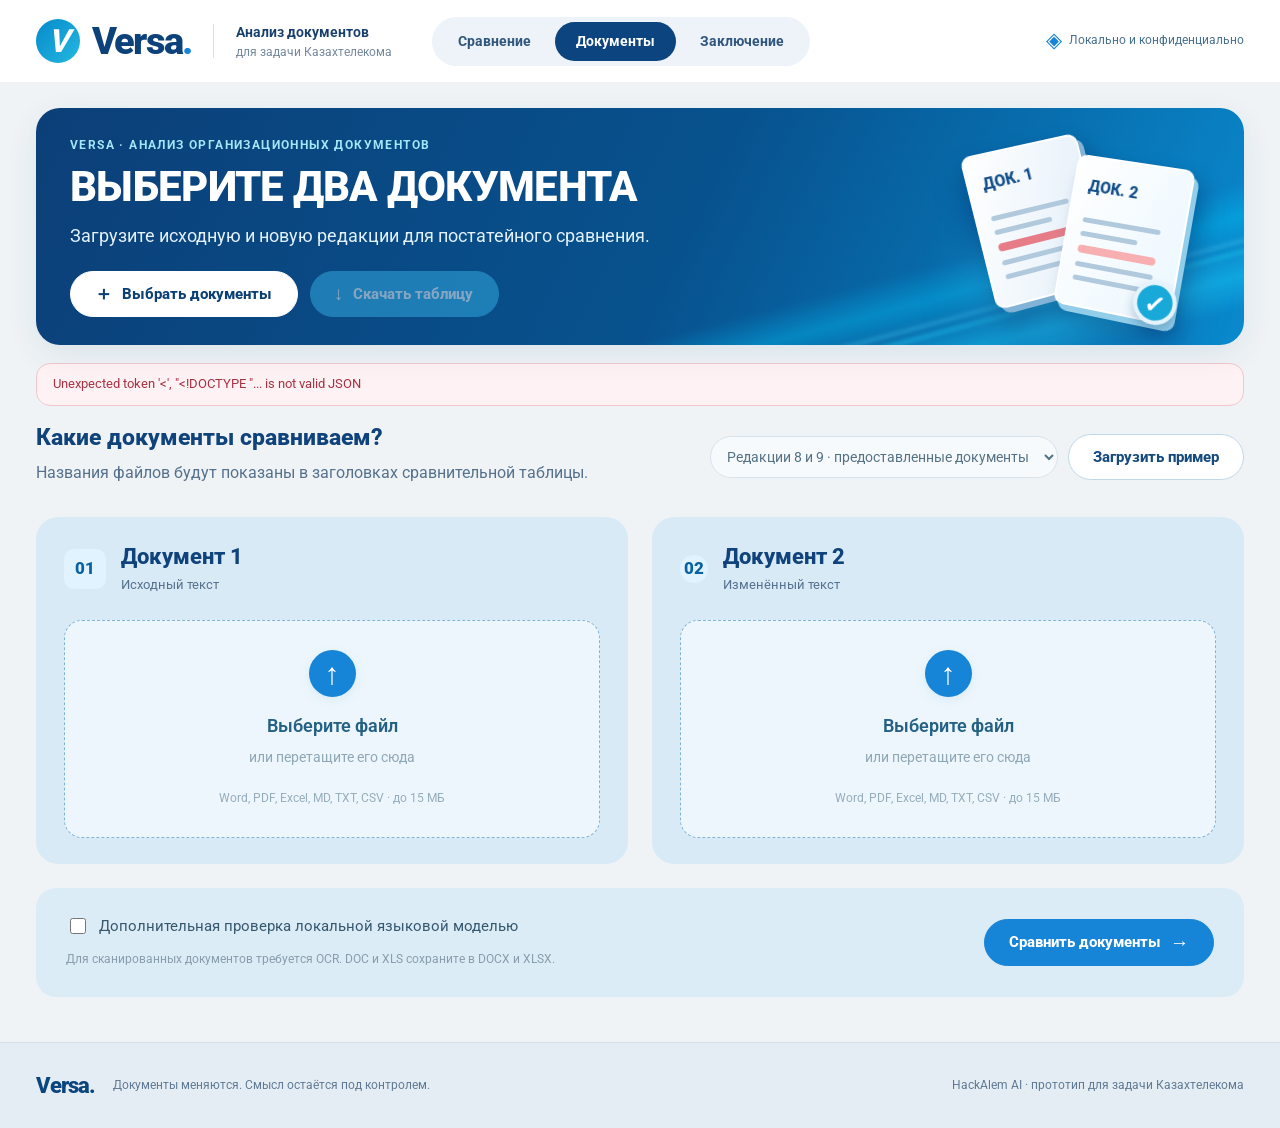
==== commit cad4d48e: "style: redesign Versa from supplied Kazakhtelecom campaign references Use navy and blue blocks, larg" ====
--- a/index.html
+++ b/index.html
@@ -1,26 +1,26 @@
-<!doctype html>
-<html lang="ru"><head><meta charset="utf-8"><meta name="viewport" content="width=device-width,initial-scale=1"><meta name="theme-color" content="#007bb5"><title>Versa — сравнение документов</title><link rel="stylesheet" href="/styles.css"></head>
-<body>
-<header class="app-header"><a class="brand" href="/" aria-label="Versa — сравнение документов"><span class="brand-symbol" aria-hidden="true">V</span><span>Versa<span class="brand-dot">.</span></span></a><span class="brand-divider"></span><div class="partner">Анализ документов<span>для задачи Казахтелекома</span></div><nav aria-label="Основная навигация"><button data-view="comparison" class="active">Сравнение</button><button data-view="documents">Документы</button><button data-view="report">Заключение</button></nav><span class="privacy"><span>◈</span> Локально и конфиденциально</span></header>
-<main>
-<div class="title-row"><div><div class="eyebrow">ДВЕ ВЕРСИИ · ПОЛНАЯ КАРТИНА</div><h1 id="page-title">Сравнение документов</h1><p id="page-subtitle">Каждый пункт по порядку. Каждое изменение — перед глазами.</p></div><div class="title-actions"><button id="new-comparison" class="button secondary"><span>＋</span> Выбрать документы</button><button id="export-table" class="button primary" disabled><span>↓</span> Скачать таблицу</button></div></div>
-<div id="message" role="status" aria-live="polite"></div>
-<section id="view-comparison" class="view">
- <div class="comparison-overview"><div class="overview-mark">↔</div><div><span class="tiny-label">СРАВНИВАЕМ</span><strong id="comparison-label">Документ 1 и документ 2</strong></div><div id="summary" class="summary"></div></div>
- <div class="workbench">
- <div class="toolbar"><div class="segmented" role="group" aria-label="Отображение пунктов"><button data-filter="all" class="active">Все пункты <span id="all-count">0</span></button><button data-filter="changes">Только изменения <span id="changes-count">0</span></button></div><label class="search-wrap"><span aria-hidden="true">⌕</span><input id="search" type="search" placeholder="Найти пункт или фразу…" aria-label="Поиск по пунктам"></label><select id="status-filter" aria-label="Тип изменения"><option value="all">Все типы изменений</option><option value="changed">Изменённые</option><option value="added">Добавленные</option><option value="removed">Удалённые</option><option value="moved">Перенумерованные</option><option value="unchanged">Без изменений</option></select></div>
- <div class="table-note"><div class="legend"><span><i class="legend-removed"></i>Удалённый текст</span><span><i class="legend-added"></i>Добавленный текст</span><span><i class="legend-equal"></i>Без изменений</span></div><span id="row-count">Пункты отображаются в исходном порядке</span></div>
- <div class="comparison-scroll" tabindex="0" aria-label="Сравнительная таблица — прокручивайте по горизонтали на узком экране"><table class="comparison-table"><colgroup><col class="document-column"><col class="document-column"><col class="explanation-column"></colgroup><thead><tr><th scope="col"><span class="column-kicker"><span class="number-token">01</span> ДОКУМЕНТ 1</span><div id="before-title" class="document-title">Исходная редакция</div><span class="column-meta" id="before-meta"></span></th><th scope="col"><span class="column-kicker"><span class="number-token second">02</span> ДОКУМЕНТ 2</span><div id="after-title" class="document-title">Новая редакция</div><span class="column-meta" id="after-meta"></span></th><th scope="col"><span class="column-kicker"><span class="explain-star">✦</span> ПОЯСНЕНИЕ</span><div class="document-title">Что изменилось</div><span class="column-meta">Суть изменения по каждому пункту</span></th></tr></thead><tbody id="comparison-body"><tr><td colspan="3"><div class="empty"><span>↔</span><h2>Сравните два документа</h2><p>Загрузите файлы или используйте предоставленные редакции.</p><button class="button primary" data-view="documents">Выбрать документы</button></div></td></tr></tbody></table></div>
- <div class="table-bottom"><span id="coverage"></span><button id="to-top" class="text-button">В начало таблицы ↑</button></div>
- </div><div class="under-table"><p>Цвет выделяет разницу текста. Пояснения помогают проверить её смысл; решение принимает ответственный сотрудник.</p><span id="engine"></span></div><div id="warnings"></div>
-</section>
-<section id="view-documents" class="view hidden">
- <div class="upload-options"><div><h2>Какие документы сравниваем?</h2><p>Названия файлов будут показаны в заголовках сравнительной таблицы.</p></div><div class="example-actions"><select id="demo-choice" aria-label="Пример документов"><option value="audit">Редакции 8 и 9 · предоставленные документы</option><option value="control">Синтетический контрольный пример</option></select><button id="load-demo" class="button secondary">Загрузить пример</button></div></div>
- <div class="upload-grid"><section class="upload-panel"><div class="upload-heading"><span class="number-token">01</span><div><h2>Документ 1</h2><p>Исходный текст</p></div></div><label class="dropzone" id="drop-before"><input type="file" id="files-before" multiple accept=".md,.txt,.docx,.pdf,.xlsx,.csv,.tsv"><span class="upload-arrow">↑</span><strong>Выберите файл</strong><span>или перетащите его сюда</span><small>Word, PDF, Excel, MD, TXT, CSV · до 15 МБ</small></label><div id="list-before"></div></section><section class="upload-panel"><div class="upload-heading"><span class="number-token second">02</span><div><h2>Документ 2</h2><p>Изменённый текст</p></div></div><label class="dropzone" id="drop-after"><input type="file" id="files-after" multiple accept=".md,.txt,.docx,.pdf,.xlsx,.csv,.tsv"><span class="upload-arrow">↑</span><strong>Выберите файл</strong><span>или перетащите его сюда</span><small>Word, PDF, Excel, MD, TXT, CSV · до 15 МБ</small></label><div id="list-after"></div></section></div>
- <div id="import-warnings"></div><div class="run-panel"><div><label class="check-label"><input type="checkbox" id="use-llm"> Дополнительная проверка локальной языковой моделью</label><p id="llm-help"></p><small>Для сканированных документов требуется OCR. DOC и XLS сохраните в DOCX и XLSX.</small></div><button id="run-analysis" class="button primary large">Сравнить документы <span>→</span></button></div>
-</section>
-<section id="view-report" class="view hidden"><div class="report-grid"><article id="report-preview" class="report-paper"></article><aside class="report-side"><div class="eyebrow">РЕЗУЛЬТАТ РАБОТЫ</div><h2>Сохраните сравнение</h2><p>Полная таблица из трёх столбцов с цветовым выделением, названиями документов и пояснениями.</p><button id="export-html" class="button primary">↓ Таблица HTML</button><button id="export-csv" class="button secondary">↓ Таблица CSV</button><button id="export-json" class="button secondary">↓ Полный анализ JSON</button><p class="small">HTML открывается самостоятельно. Для PDF используйте «Печать → Сохранить в PDF».</p></aside></div></section>
-</main>
-<footer><a href="/" class="footer-brand">Versa.</a><span>Документы меняются. Смысл остаётся под контролем.</span><span>HackAlem AI · прототип для задачи Казахтелекома</span></footer>
-<dialog id="finding-dialog" aria-labelledby="finding-title"><div class="dialog-heading"><span class="eyebrow">ПРОВЕРКА ЗАМЕЧАНИЯ</span><button id="close-dialog" class="icon-button" aria-label="Закрыть">×</button></div><div id="finding-content"></div></dialog>
+<!doctype html>
+<html lang="ru"><head><meta charset="utf-8"><meta name="viewport" content="width=device-width,initial-scale=1"><meta name="theme-color" content="#0c457f"><title>Versa — сравнение документов</title><link rel="stylesheet" href="/styles.css"></head>
+<body>
+<header class="app-header"><a class="brand" href="/" aria-label="Versa — сравнение документов"><span class="brand-symbol" aria-hidden="true">V</span><span>Versa<span class="brand-dot">.</span></span></a><span class="brand-divider"></span><div class="partner">Анализ документов<span>для задачи Казахтелекома</span></div><nav aria-label="Основная навигация"><button data-view="comparison" class="active">Сравнение</button><button data-view="documents">Документы</button><button data-view="report">Заключение</button></nav><span class="privacy"><span>◈</span> Локально и конфиденциально</span></header>
+<main>
+<div class="title-row"><div class="hero-copy"><div class="eyebrow">VERSA · АНАЛИЗ ОРГАНИЗАЦИОННЫХ ДОКУМЕНТОВ</div><h1 id="page-title">Сравнение документов</h1><p id="page-subtitle">Каждый пункт по порядку. Каждое изменение — перед глазами.</p><div class="title-actions"><button id="new-comparison" class="button secondary"><span>＋</span> Выбрать документы</button><button id="export-table" class="button primary" disabled><span>↓</span> Скачать таблицу</button></div></div><div class="hero-art" aria-hidden="true"><div class="hero-sheet"><b>ДОК. 1</b><i></i><i></i><i></i><i></i><i></i></div><div class="hero-sheet"><b>ДОК. 2</b><i></i><i></i><i></i><i></i><i></i><span class="hero-tick">✓</span></div></div></div>
+<div id="message" role="status" aria-live="polite"></div>
+<section id="view-comparison" class="view">
+ <div class="comparison-overview"><div class="overview-mark">↔</div><div><span class="tiny-label">СРАВНИВАЕМ</span><strong id="comparison-label">Документ 1 и документ 2</strong></div><div id="summary" class="summary"></div></div>
+ <div class="workbench">
+ <div class="toolbar"><div class="segmented" role="group" aria-label="Отображение пунктов"><button data-filter="all" class="active">Все пункты <span id="all-count">0</span></button><button data-filter="changes">Только изменения <span id="changes-count">0</span></button></div><label class="search-wrap"><span aria-hidden="true">⌕</span><input id="search" type="search" placeholder="Найти пункт или фразу…" aria-label="Поиск по пунктам"></label><select id="status-filter" aria-label="Тип изменения"><option value="all">Все типы изменений</option><option value="changed">Изменённые</option><option value="added">Добавленные</option><option value="removed">Удалённые</option><option value="moved">Перенумерованные</option><option value="unchanged">Без изменений</option></select></div>
+ <div class="table-note"><div class="legend"><span><i class="legend-removed"></i>Удалённый текст</span><span><i class="legend-added"></i>Добавленный текст</span><span><i class="legend-equal"></i>Без изменений</span></div><span id="row-count">Пункты отображаются в исходном порядке</span></div>
+ <div class="comparison-scroll" tabindex="0" aria-label="Сравнительная таблица — прокручивайте по горизонтали на узком экране"><table class="comparison-table"><colgroup><col class="document-column"><col class="document-column"><col class="explanation-column"></colgroup><thead><tr><th scope="col"><span class="column-kicker"><span class="number-token">01</span> ДОКУМЕНТ 1</span><div id="before-title" class="document-title">Исходная редакция</div><span class="column-meta" id="before-meta"></span></th><th scope="col"><span class="column-kicker"><span class="number-token second">02</span> ДОКУМЕНТ 2</span><div id="after-title" class="document-title">Новая редакция</div><span class="column-meta" id="after-meta"></span></th><th scope="col"><span class="column-kicker"><span class="explain-star">✦</span> ПОЯСНЕНИЕ</span><div class="document-title">Что изменилось</div><span class="column-meta">Суть изменения по каждому пункту</span></th></tr></thead><tbody id="comparison-body"><tr><td colspan="3"><div class="empty"><span>↔</span><h2>Сравните два документа</h2><p>Загрузите файлы или используйте предоставленные редакции.</p><button class="button primary" data-view="documents">Выбрать документы</button></div></td></tr></tbody></table></div>
+ <div class="table-bottom"><span id="coverage"></span><button id="to-top" class="text-button">В начало таблицы ↑</button></div>
+ </div><div class="under-table"><p>Цвет выделяет разницу текста. Пояснения помогают проверить её смысл; решение принимает ответственный сотрудник.</p><span id="engine"></span></div><div id="warnings"></div>
+</section>
+<section id="view-documents" class="view hidden">
+ <div class="upload-options"><div><h2>Какие документы сравниваем?</h2><p>Названия файлов будут показаны в заголовках сравнительной таблицы.</p></div><div class="example-actions"><select id="demo-choice" aria-label="Пример документов"><option value="audit">Редакции 8 и 9 · предоставленные документы</option><option value="control">Синтетический контрольный пример</option></select><button id="load-demo" class="button secondary">Загрузить пример</button></div></div>
+ <div class="upload-grid"><section class="upload-panel"><div class="upload-heading"><span class="number-token">01</span><div><h2>Документ 1</h2><p>Исходный текст</p></div></div><label class="dropzone" id="drop-before"><input type="file" id="files-before" multiple accept=".md,.txt,.docx,.pdf,.xlsx,.csv,.tsv"><span class="upload-arrow">↑</span><strong>Выберите файл</strong><span>или перетащите его сюда</span><small>Word, PDF, Excel, MD, TXT, CSV · до 15 МБ</small></label><div id="list-before"></div></section><section class="upload-panel"><div class="upload-heading"><span class="number-token second">02</span><div><h2>Документ 2</h2><p>Изменённый текст</p></div></div><label class="dropzone" id="drop-after"><input type="file" id="files-after" multiple accept=".md,.txt,.docx,.pdf,.xlsx,.csv,.tsv"><span class="upload-arrow">↑</span><strong>Выберите файл</strong><span>или перетащите его сюда</span><small>Word, PDF, Excel, MD, TXT, CSV · до 15 МБ</small></label><div id="list-after"></div></section></div>
+ <div id="import-warnings"></div><div class="run-panel"><div><label class="check-label"><input type="checkbox" id="use-llm"> Дополнительная проверка локальной языковой моделью</label><p id="llm-help"></p><small>Для сканированных документов требуется OCR. DOC и XLS сохраните в DOCX и XLSX.</small></div><button id="run-analysis" class="button primary large">Сравнить документы <span>→</span></button></div>
+</section>
+<section id="view-report" class="view hidden"><div class="report-grid"><article id="report-preview" class="report-paper"></article><aside class="report-side"><div class="eyebrow">РЕЗУЛЬТАТ РАБОТЫ</div><h2>Сохраните сравнение</h2><p>Полная таблица из трёх столбцов с цветовым выделением, названиями документов и пояснениями.</p><button id="export-html" class="button primary">↓ Заключение HTML</button><button id="export-csv" class="button secondary">↓ Таблица CSV</button><button id="export-json" class="button secondary">↓ Полный анализ JSON</button><p class="small">HTML открывается самостоятельно. Для PDF используйте «Печать → Сохранить в PDF».</p></aside></div></section>
+</main>
+<footer><a href="/" class="footer-brand">Versa.</a><span>Документы меняются. Смысл остаётся под контролем.</span><span>HackAlem AI · прототип для задачи Казахтелекома</span></footer>
+<dialog id="finding-dialog" aria-labelledby="finding-title"><div class="dialog-heading"><span class="eyebrow">ПРОВЕРКА ЗАМЕЧАНИЯ</span><button id="close-dialog" class="icon-button" aria-label="Закрыть">×</button></div><div id="finding-content"></div></dialog>
 <script src="/app.js"></script></body></html>
--- a/styles.css
+++ b/styles.css
@@ -1,14 +1,100 @@
-@font-face{font-family:Roboto;src:url('/assets/Roboto.ttf') format('truetype');font-weight:100 900;font-style:normal;font-display:swap}
-:root{--blue:#0095da;--light-blue:#20a2de;--deep-blue:#0067b1;--ink:#121820;--muted:#65798a;--line:#dce8f0;--surface:#fff;--bg:#f4f9fd;--red:#be3546;--red-bg:#fff0f2;--add-bg:#fff0e9;--radius:16px;--shadow:0 9px 36px #0058910b}
-*{box-sizing:border-box}html{scroll-behavior:smooth}body{margin:0;background:radial-gradient(ellipse at 94% 0%,#a5e7fc55,transparent 38%),radial-gradient(ellipse at 0 15%,#d5ecff99,transparent 40%),var(--bg);font:17px/1.6 Roboto,"Segoe UI Variable","Segoe UI",Arial,sans-serif;color:var(--ink)}button,input,select,textarea{font:inherit}button,a,input,select{outline-offset:4px}button:focus-visible,a:focus-visible,input:focus-visible,select:focus-visible{outline:3px solid #20a2de}button{cursor:pointer;transition:box-shadow .2s,background .2s,transform .2s}button:disabled{opacity:.5;cursor:wait}button:active:not(:disabled){transform:translateY(1px)}button:hover:not(:disabled){filter:brightness(.98)}a{color:var(--deep-blue)}.hidden{display:none!important}
-.app-header{height:96px;padding:0 42px;display:flex;align-items:center;gap:26px;background:#ffffffee;border-bottom:1px solid #deedf4;box-shadow:0 3px 20px #025c8205}.brand{display:flex;align-items:center;gap:12px;text-decoration:none;color:#084b78;font-size:37px;line-height:1;letter-spacing:-1.8px;font-weight:760}.brand-symbol{display:grid;place-items:center;width:46px;height:46px;border-radius:14px;background:linear-gradient(140deg,var(--deep-blue),var(--blue) 60%,#64c9ef);box-shadow:0 7px 20px #0095da30;color:white;font-size:33px;font-weight:750;font-style:italic;padding-right:3px;letter-spacing:-3px}.brand-dot{color:var(--blue)}.brand-divider{height:34px;width:1px;background:var(--line)}.partner{font-size:14px;line-height:1.5;font-weight:550;color:#204961}.partner span{display:block;color:#7d8d99;font-size:12px;font-weight:400}.app-header nav{display:flex;align-items:center;gap:6px;margin-left:24px;height:100%}.app-header nav button{background:none;border:0;color:#687c8e;font-size:15px;font-weight:500;height:100%;padding:0 19px;position:relative}.app-header nav button.active{color:#007bb5}.app-header nav button.active::after{content:"";position:absolute;height:3px;bottom:0;left:19px;right:19px;background:linear-gradient(90deg,#0095da,#75d2f7);border-radius:5px 5px 0 0}.privacy{margin-left:auto;display:flex;align-items:center;gap:7px;color:#658396;font-size:12px;white-space:nowrap}.privacy>span{color:var(--blue);font-size:21px}
-main{padding:38px 42px 48px;max-width:1900px;margin:auto}.title-row{display:flex;align-items:center;justify-content:space-between;gap:26px;margin-bottom:27px}.eyebrow{font-size:11px;letter-spacing:2px;font-weight:750;color:#008bca;margin-bottom:8px}h1{font-size:36px;line-height:1.2;letter-spacing:-1px;margin:0 0 10px;font-weight:680;color:#163a56}h2{font-size:23px;line-height:1.4;font-weight:630;margin:0;color:#1c3b52}h3{font-size:18px;margin:0}p{margin:6px 0;color:var(--muted);font-size:16px}.title-actions{display:flex;gap:10px;flex-shrink:0}.button{border:1px solid transparent;padding:12px 18px;border-radius:10px;font-weight:550;display:inline-flex;align-items:center;justify-content:center;gap:9px;font-size:15px;line-height:1.5;white-space:nowrap}.button span{font-size:19px;line-height:1}.primary{color:white;background:linear-gradient(110deg,#007aba,#0095da 68%,#20a2de);box-shadow:0 5px 17px #0095da24;border-color:#0092d9}.primary:hover{box-shadow:0 7px 23px #0095da38}.secondary{background:#fff;color:#426278;border-color:#d5e4ee;box-shadow:0 2px 3px #16466703}.secondary:hover{border-color:#9acde7}.large{padding:15px 28px;font-size:17px}.message{padding:13px 18px;border:1px solid #bfdfef;background:#e9f6fc;border-radius:10px;color:#287193;font-size:14px;margin-bottom:20px;overflow-wrap:anywhere}.message.error{color:#a83243;background:#fff2f4;border-color:#efc7cf}.loading-line{height:3px;margin-top:11px;background:linear-gradient(90deg,#b8ecff,#0095da,#b8ecff);background-size:200%;animation:flow 1s linear infinite;border-radius:3px}@keyframes flow{to{background-position:200%}}
-.comparison-overview{display:flex;align-items:center;gap:15px;padding:19px 24px;background:linear-gradient(108deg,#005eaa,#008ccd 60%,#20a2de);border:1px solid #ffffff80;border-radius:14px;color:#fff;box-shadow:0 10px 26px #007fc31c;margin-bottom:22px;position:relative;overflow:hidden}.comparison-overview::after{content:"";position:absolute;width:400px;height:180px;border:1px solid #ffffff20;border-radius:50%;top:-115px;right:-30px;pointer-events:none}.overview-mark{font-size:30px;width:48px;height:48px;border:1px solid #a0dffb66;border-radius:12px;display:grid;place-items:center;background:#ffffff12}.tiny-label{display:block;font-size:10px;font-weight:650;letter-spacing:1.7px;color:#c9ecfc;margin-bottom:3px}.comparison-overview strong{font-size:17px;font-weight:550}.summary{display:flex;gap:25px;margin-left:auto;z-index:1}.summary-stat{padding-left:24px;border-left:1px solid #b9e7fa50;display:flex;align-items:center;gap:9px}.summary-stat b{font-size:27px;line-height:1;font-weight:650;font-variant-numeric:tabular-nums}.summary-stat span{font-size:12px;line-height:1.35;color:#dcf2fb;max-width:95px}.workbench{background:white;border:1px solid #d9e8f0;border-radius:var(--radius);box-shadow:var(--shadow);overflow:hidden}.toolbar{padding:20px 22px;display:flex;align-items:center;gap:16px}.segmented{display:flex;background:#eef5fa;padding:4px;border:1px solid #e4edf4;border-radius:10px;flex-shrink:0}.segmented button{border:0;background:none;border-radius:7px;padding:9px 14px;color:#748699;font-size:14px;font-weight:550}.segmented button.active{background:#fff;color:#087cb8;box-shadow:0 2px 7px #2e62811a}.segmented span{font-size:11px;padding:3px 6px;border-radius:4px;background:#e7f4fd;margin-left:5px;color:#4692bb}.search-wrap{display:flex;align-items:center;border:1px solid var(--line);border-radius:9px;min-width:160px;flex:1;max-width:360px;margin-left:auto;color:#7b9cae;background:#fbfdfe}.search-wrap>span{font-size:25px;line-height:1;padding-left:12px}.search-wrap input{background:none;border:0;min-width:0;width:100%;font-size:14px;padding:10px 11px;color:#304f64}.search-wrap input:focus{outline:none}.search-wrap:focus-within{outline:2px solid #20a2de}.toolbar select,.example-actions select{border:1px solid var(--line);background:#fff;border-radius:9px;padding:11px 12px;color:#557285;font-size:14px;max-width:100%}.table-note{display:flex;align-items:center;justify-content:space-between;gap:16px;padding:0 24px 17px;color:#8797a4;font-size:12px}.legend{display:flex;align-items:center;gap:19px;font-size:12px;color:#758898}.legend>span{display:flex;align-items:center;gap:6px;white-space:nowrap}.legend i{display:inline-block;width:10px;height:10px;border-radius:3px}.legend-removed{background:#ffdbe2;border:1px solid #eaa7b4}.legend-added{background:#ffded0;border:1px solid #e9b197}.legend-equal{background:#f0f4f7;border:1px solid #cfdce5}
-.comparison-scroll{max-height:76vh;overflow:auto;scrollbar-color:#bed6e4 #f5f9fc;scrollbar-width:thin;position:relative}.comparison-table{width:100%;min-width:1060px;table-layout:fixed;border-collapse:separate;border-spacing:0;font-size:17px;line-height:1.8}.document-column{width:37%}.explanation-column{width:26%}.comparison-table th{background:#f0f8fd;border-top:1px solid #d7e8f2;border-bottom:1px solid #c9e1ef;position:sticky;top:0;z-index:2;text-align:left;padding:19px 25px 20px;vertical-align:top;box-shadow:0 3px 3px #00508705}.comparison-table th+th{border-left:1px solid #d6e6ef}.comparison-table th:nth-child(2){background:#edf7fd}.comparison-table th:last-child{background:#f3f8fc}.column-kicker{display:flex;align-items:center;gap:9px;font-size:10px;letter-spacing:1.5px;color:#6c8ba0;font-weight:650;margin-bottom:10px}.number-token{display:inline-flex;align-items:center;justify-content:center;background:#dcedfa;color:#0785c5;border:1px solid #c9e3f3;border-radius:6px;min-width:28px;height:26px;font-size:12px;letter-spacing:0;font-weight:750}.number-token.second{background:#daf0fa;border-color:#bce1f2;color:#0083b9}.explain-star{font-size:20px;line-height:1;color:#0694d7}.document-title{font-size:18px;line-height:1.45;color:#123c59;font-weight:660;overflow-wrap:anywhere;letter-spacing:-.2px}.column-meta{display:block;font-size:11px;color:#7c95a6;margin-top:7px;font-weight:400;line-height:1.4}.comparison-table td{padding:24px 25px 29px;vertical-align:top;border-bottom:1px solid #e1ebf2;background:#fff;overflow-wrap:anywhere}.comparison-table td+td{border-left:1px solid #e3edf3}.comparison-table tr:last-child td{border-bottom:0}.comparison-table tr:hover td{background:#fbfdff}.clause-top{display:flex;align-items:center;gap:9px;margin-bottom:12px;min-height:24px}.clause-ref{color:#2384b7;background:#edf6fc;padding:1px 8px;border-radius:5px;line-height:1.65;font-size:13px;font-weight:650}.clause-ref.diff-ref{color:#a63246;background:#ffebef}.source-label{font-size:11px;color:#8da0ae;line-height:1.5}.doc-text{white-space:pre-wrap;color:#2e4352;font-size:17px;line-height:1.9}.doc-text del,.doc-text ins{padding:2px 3px;border-radius:3px;font-weight:750;box-decoration-break:clone;-webkit-box-decoration-break:clone;color:var(--red)}.doc-text del{background:var(--red-bg);text-decoration:line-through;text-decoration-thickness:1px}.doc-text ins{background:var(--add-bg);text-decoration:none;color:#ae2f32}.explanation-text{font-size:15px;line-height:1.85;color:#5b7282;white-space:pre-line}.status-badge{font-size:11px;font-weight:700;display:inline-flex;align-items:center;gap:6px;letter-spacing:.2px;padding:4px 8px;line-height:1.5;border-radius:5px;background:#eef4f8;color:#8196a4;margin-bottom:12px}.status-badge.changed{background:#e7f4fd;color:#087fbd}.status-badge.added{background:#fff0e8;color:#b55929}.status-badge.removed{background:#fff0f3;color:#b7455a}.status-badge.moved{background:#ebedfd;color:#6657b0}.comparison-table tr.row-added td:nth-child(2){background:#fffaf7}.comparison-table tr.row-removed td:first-child{background:#fff9fa}.comparison-table tr.row-heading td{background:#f4f9fd;border-top:1px solid #d9e8f1}.row-heading .doc-text{font-weight:650;color:#135b88;font-size:18px}.absence{min-height:80px;display:flex;align-items:center;gap:10px;color:#a4b2bd;font-size:14px;font-style:italic}.absence span{font-size:25px;font-style:normal}.table-bottom{padding:14px 23px;display:flex;align-items:center;justify-content:space-between;color:#8b9eac;border-top:1px solid #e0ebf2;background:#fafcfe;font-size:12px}.text-button{border:0;background:none;font-size:13px;color:#1689c2}.under-table{display:flex;justify-content:space-between;align-items:flex-start;gap:30px;margin:18px 4px}.under-table p,.under-table>span{font-size:12px;color:#8094a4;max-width:800px}.warning{margin:10px 0;padding:12px 17px;border:1px solid #ecdcb7;background:#fffaf0;color:#987847;font-size:13px;border-radius:9px}.empty{text-align:center;padding:70px 25px}.empty>span{font-size:43px;color:#1b9bd4;display:block;margin-bottom:15px}.empty p{margin:12px 0 25px}
-.upload-options{display:flex;align-items:center;justify-content:space-between;gap:20px;margin-bottom:25px}.example-actions{display:flex;gap:10px;align-items:center}.upload-grid{display:grid;grid-template-columns:1fr 1fr;gap:24px}.upload-panel{background:#fff;border:1px solid #d8e8f1;border-radius:16px;box-shadow:var(--shadow);overflow:hidden}.upload-heading{display:flex;align-items:center;gap:15px;padding:25px 28px}.upload-heading>.number-token{width:42px;height:40px;font-size:17px;border-radius:10px}.upload-heading h2{font-size:22px}.upload-heading p{font-size:13px;margin:2px 0 0}.dropzone{margin:0 28px 26px;position:relative;background:linear-gradient(130deg,#f5fbff,#f0f8fd);border:1.5px dashed #aad0e5;border-radius:12px;display:flex;align-items:center;flex-direction:column;gap:5px;cursor:pointer;text-align:center;padding:29px 20px}.dropzone.drag{background:#dcf4ff;border-color:#0095da;box-shadow:0 0 25px #0095da12}.dropzone input{position:absolute;opacity:0;width:1px;height:1px}.dropzone:focus-within{outline:3px solid #0095da}.upload-arrow{display:grid;place-items:center;height:47px;width:47px;border-radius:12px;background:white;box-shadow:0 3px 12px #087ba516;color:#0095da;font-size:30px;margin-bottom:10px}.dropzone strong{font-size:18px;font-weight:600;color:#246185}.dropzone>span:not(.upload-arrow){font-size:14px;color:#8fa6b5}.dropzone small{font-size:12px;color:#95acba;margin-top:15px}.file-row{border-top:1px solid var(--line);padding:21px 28px;display:flex;gap:12px;align-items:flex-start}.file-row>div{flex:1;min-width:0}.file-row strong{display:block;font-size:14px;overflow-wrap:anywhere}.file-row small{display:block;font-size:12px;color:var(--muted);margin:5px 0}.file-row input{border:1px solid #deebf2;border-radius:6px;width:100%;font-size:13px;padding:8px 10px;margin-top:6px;background:#fbfdfe}.file-icon{font-size:22px;color:#1b93cd}.icon-button{padding:0 5px;background:none;border:0;color:#819baa;font-size:26px;line-height:1.2}.run-panel{display:flex;align-items:center;justify-content:space-between;gap:25px;margin-top:24px;padding:26px 30px;border:1px solid #d8e8f1;background:#fff;border-radius:14px}.check-label{font-size:15px;display:flex;gap:10px;align-items:center;color:#36586f}.check-label input{accent-color:var(--blue);width:16px;height:16px}.run-panel p,.run-panel small{font-size:12px;color:#889cab}.report-grid{display:grid;grid-template-columns:minmax(0,1fr) 300px;gap:25px}.report-paper,.report-side{border:1px solid #d9e9f1;border-radius:15px;background:#fff;box-shadow:var(--shadow);padding:30px}.report-paper h2{font-size:27px}.report-paper h3{margin:25px 0 12px;color:#256488}.report-paper p{font-size:16px;line-height:1.8}.report-side{align-self:start;position:sticky;top:20px}.report-side h2{font-size:25px;line-height:1.35}.report-side p{font-size:15px;margin:15px 0 23px}.report-side .button{display:flex;width:100%;margin-top:12px}.report-side .small{font-size:12px;line-height:1.8;margin-bottom:0}.finding-button{display:block;width:100%;padding:19px 0;background:none;border:0;border-bottom:1px solid var(--line);text-align:left;color:#3d5d70}.finding-button strong{font-size:15px;display:block}.finding-button small{font-size:12px;display:block;color:#899aa7;margin-top:5px}.finding-button:hover{color:#008cce}.report-metrics{display:flex;gap:12px;flex-wrap:wrap;margin:24px 0}.report-metrics span{padding:10px 14px;background:#f0f8fc;border:1px solid #dceef7;border-radius:8px;font-size:14px;color:#4786a8}
-footer{border-top:1px solid #dfeaf2;padding:24px 42px;max-width:1900px;margin:auto;display:flex;align-items:center;gap:18px;color:#8ba0af;font-size:12px}.footer-brand{color:#3994c5;font-weight:700;font-size:22px;letter-spacing:-1px;text-decoration:none}footer>span:last-child{margin-left:auto}
-dialog{border:1px solid #d3e5f0;border-radius:18px;padding:0;width:min(950px,calc(100% - 30px));max-height:88vh;box-shadow:0 35px 120px #01345c40;color:var(--ink)}dialog::backdrop{background:#08385665;backdrop-filter:blur(5px)}.dialog-heading{display:flex;justify-content:space-between;align-items:center;padding:22px 28px 12px}.dialog-heading .eyebrow{margin:0}#finding-content{padding:0 28px 28px}#finding-content h2{margin:10px 0;font-size:25px}#finding-content p{font-size:15px;line-height:1.9}.evidence-grid{display:grid;grid-template-columns:1fr 1fr;gap:15px;margin-top:23px}.quote-card{border:1px solid #dae9f2;border-radius:10px;padding:19px;background:#f8fcff}.quote-card strong{font-size:14px;color:#2389bc}.quote-card blockquote{margin:12px 0 0;font-size:15px;line-height:1.9;color:#426273;white-space:pre-wrap}.quote-card small{display:block;font-size:12px;color:#8098a9}.review-note{font:inherit;width:100%;min-height:75px;padding:13px;border:1px solid var(--line);border-radius:8px;margin-top:22px;font-size:14px}.review-actions{display:flex;gap:10px;align-items:center;margin-top:17px}.review-actions>span{font-size:13px;color:#7e95a4;margin-right:auto}
-@media(min-width:1500px){.comparison-table{font-size:18px}.doc-text{font-size:18px}.comparison-table td{padding:26px 30px}.document-title{font-size:20px}.explanation-text{font-size:16px}}
-@media(max-width:1200px){.app-header{padding:0 24px;gap:18px}.privacy{display:none}.app-header nav{margin-left:auto}.partner{font-size:12px}.partner span{font-size:11px}main{padding:30px 24px}.title-row{align-items:flex-start}.title-actions{flex-direction:column}.title-actions .button{padding:10px 14px}h1{font-size:32px}.summary{gap:14px}.summary-stat{padding-left:14px}.summary-stat b{font-size:23px}.summary-stat span{font-size:10px}.comparison-overview strong{font-size:15px}.toolbar{flex-wrap:wrap}.search-wrap{max-width:none}.upload-options{flex-wrap:wrap}.example-actions{width:100%}.report-grid{grid-template-columns:minmax(0,1fr) 270px}}
-@media(max-width:760px){.app-header{height:auto;min-height:84px;padding:20px;gap:15px;flex-wrap:wrap}.brand{font-size:33px}.brand-symbol{height:39px;width:39px;font-size:29px;border-radius:12px}.brand-divider{height:28px}.partner{font-size:12px}.partner span{font-size:10px}.app-header nav{width:100%;height:40px;justify-content:flex-start;margin:0;gap:15px}.app-header nav button{padding:0 2px;font-size:14px}.app-header nav button.active::after{left:0;right:0}main{padding:26px 16px 36px}.title-row{display:block}.title-actions{flex-direction:row;margin-top:20px;flex-wrap:wrap}.title-actions .button{font-size:13px;flex:1}.eyebrow{font-size:10px}h1{font-size:29px}p{font-size:14px}.comparison-overview{padding:17px;flex-wrap:wrap;gap:12px}.overview-mark{width:39px;height:39px;font-size:25px}.comparison-overview strong{font-size:14px}.summary{width:100%;margin:5px 0 0;justify-content:space-between;border-top:1px solid #c8eff74a;padding-top:18px;gap:8px}.summary-stat{padding:0;border:0;gap:7px}.summary-stat b{font-size:21px}.summary-stat span{font-size:10px;max-width:62px}.toolbar{padding:16px;gap:12px}.segmented{width:100%;justify-content:center}.segmented button{flex:1;font-size:13px;padding:8px 9px}.search-wrap{margin:0;min-width:150px}.toolbar select{font-size:12px;padding:10px 5px;max-width:45%}.table-note{padding:0 16px 13px;display:block}.legend{gap:12px;font-size:10px;flex-wrap:wrap}#row-count{display:block;font-size:10px;margin-top:10px}.comparison-scroll{max-height:75vh}.comparison-table{min-width:1060px}.table-bottom{padding:12px 15px;gap:12px;font-size:10px}.text-button{font-size:11px}.under-table{display:block;margin:15px 0}.under-table p,.under-table>span{font-size:11px}.upload-grid{grid-template-columns:1fr}.upload-heading{padding:20px}.dropzone{margin:0 20px 20px}.file-row{padding:18px 20px}.example-actions{flex-wrap:wrap}.example-actions select{width:100%;font-size:12px}.run-panel{display:block;padding:20px}.run-panel .button{width:100%;margin-top:20px}.check-label{font-size:13px}.report-grid{grid-template-columns:1fr}.report-paper,.report-side{padding:22px}.report-side{position:static}.report-paper h2{font-size:24px}.evidence-grid{grid-template-columns:1fr}.review-actions{flex-wrap:wrap}.review-actions>span{width:100%;margin-bottom:5px}.review-actions .button{font-size:12px;padding:9px 12px}footer{padding:22px 16px;flex-wrap:wrap;gap:10px;font-size:10px}footer>span:last-child{width:100%;margin:0}}
-@media(prefers-reduced-motion:reduce){*{scroll-behavior:auto!important;animation:none!important;transition:none!important}}
+@font-face{font-family:Roboto;src:url('/assets/Roboto.ttf') format('truetype');font-weight:100 900;font-style:normal;font-display:swap}
+:root{--blue:#0095da;--light-blue:#20a2de;--deep-blue:#0067b1;--ink:#121820;--muted:#65798a;--line:#dce8f0;--surface:#fff;--bg:#f4f9fd;--red:#be3546;--red-bg:#fff0f2;--add-bg:#fff0e9;--radius:16px;--shadow:0 9px 36px #0058910b}
+*{box-sizing:border-box}html{scroll-behavior:smooth}body{margin:0;background:radial-gradient(ellipse at 94% 0%,#a5e7fc55,transparent 38%),radial-gradient(ellipse at 0 15%,#d5ecff99,transparent 40%),var(--bg);font:17px/1.6 Roboto,"Segoe UI Variable","Segoe UI",Arial,sans-serif;color:var(--ink)}button,input,select,textarea{font:inherit}button,a,input,select{outline-offset:4px}button:focus-visible,a:focus-visible,input:focus-visible,select:focus-visible{outline:3px solid #20a2de}button{cursor:pointer;transition:box-shadow .2s,background .2s,transform .2s}button:disabled{opacity:.5;cursor:wait}button:active:not(:disabled){transform:translateY(1px)}button:hover:not(:disabled){filter:brightness(.98)}a{color:var(--deep-blue)}.hidden{display:none!important}
+.app-header{height:96px;padding:0 42px;display:flex;align-items:center;gap:26px;background:#ffffffee;border-bottom:1px solid #deedf4;box-shadow:0 3px 20px #025c8205}.brand{display:flex;align-items:center;gap:12px;text-decoration:none;color:#084b78;font-size:37px;line-height:1;letter-spacing:-1.8px;font-weight:760}.brand-symbol{display:grid;place-items:center;width:46px;height:46px;border-radius:14px;background:linear-gradient(140deg,var(--deep-blue),var(--blue) 60%,#64c9ef);box-shadow:0 7px 20px #0095da30;color:white;font-size:33px;font-weight:750;font-style:italic;padding-right:3px;letter-spacing:-3px}.brand-dot{color:var(--blue)}.brand-divider{height:34px;width:1px;background:var(--line)}.partner{font-size:14px;line-height:1.5;font-weight:550;color:#204961}.partner span{display:block;color:#7d8d99;font-size:12px;font-weight:400}.app-header nav{display:flex;align-items:center;gap:6px;margin-left:24px;height:100%}.app-header nav button{background:none;border:0;color:#687c8e;font-size:15px;font-weight:500;height:100%;padding:0 19px;position:relative}.app-header nav button.active{color:#007bb5}.app-header nav button.active::after{content:"";position:absolute;height:3px;bottom:0;left:19px;right:19px;background:linear-gradient(90deg,#0095da,#75d2f7);border-radius:5px 5px 0 0}.privacy{margin-left:auto;display:flex;align-items:center;gap:7px;color:#658396;font-size:12px;white-space:nowrap}.privacy>span{color:var(--blue);font-size:21px}
+main{padding:38px 42px 48px;max-width:1900px;margin:auto}.title-row{display:flex;align-items:center;justify-content:space-between;gap:26px;margin-bottom:27px}.eyebrow{font-size:11px;letter-spacing:2px;font-weight:750;color:#008bca;margin-bottom:8px}h1{font-size:36px;line-height:1.2;letter-spacing:-1px;margin:0 0 10px;font-weight:680;color:#163a56}h2{font-size:23px;line-height:1.4;font-weight:630;margin:0;color:#1c3b52}h3{font-size:18px;margin:0}p{margin:6px 0;color:var(--muted);font-size:16px}.title-actions{display:flex;gap:10px;flex-shrink:0}.button{border:1px solid transparent;padding:12px 18px;border-radius:10px;font-weight:550;display:inline-flex;align-items:center;justify-content:center;gap:9px;font-size:15px;line-height:1.5;white-space:nowrap}.button span{font-size:19px;line-height:1}.primary{color:white;background:linear-gradient(110deg,#007aba,#0095da 68%,#20a2de);box-shadow:0 5px 17px #0095da24;border-color:#0092d9}.primary:hover{box-shadow:0 7px 23px #0095da38}.secondary{background:#fff;color:#426278;border-color:#d5e4ee;box-shadow:0 2px 3px #16466703}.secondary:hover{border-color:#9acde7}.large{padding:15px 28px;font-size:17px}.message{padding:13px 18px;border:1px solid #bfdfef;background:#e9f6fc;border-radius:10px;color:#287193;font-size:14px;margin-bottom:20px;overflow-wrap:anywhere}.message.error{color:#a83243;background:#fff2f4;border-color:#efc7cf}.loading-line{height:3px;margin-top:11px;background:linear-gradient(90deg,#b8ecff,#0095da,#b8ecff);background-size:200%;animation:flow 1s linear infinite;border-radius:3px}@keyframes flow{to{background-position:200%}}
+.comparison-overview{display:flex;align-items:center;gap:15px;padding:19px 24px;background:linear-gradient(108deg,#005eaa,#008ccd 60%,#20a2de);border:1px solid #ffffff80;border-radius:14px;color:#fff;box-shadow:0 10px 26px #007fc31c;margin-bottom:22px;position:relative;overflow:hidden}.comparison-overview::after{content:"";position:absolute;width:400px;height:180px;border:1px solid #ffffff20;border-radius:50%;top:-115px;right:-30px;pointer-events:none}.overview-mark{font-size:30px;width:48px;height:48px;border:1px solid #a0dffb66;border-radius:12px;display:grid;place-items:center;background:#ffffff12}.tiny-label{display:block;font-size:10px;font-weight:650;letter-spacing:1.7px;color:#c9ecfc;margin-bottom:3px}.comparison-overview strong{font-size:17px;font-weight:550}.summary{display:flex;gap:25px;margin-left:auto;z-index:1}.summary-stat{padding-left:24px;border-left:1px solid #b9e7fa50;display:flex;align-items:center;gap:9px}.summary-stat b{font-size:27px;line-height:1;font-weight:650;font-variant-numeric:tabular-nums}.summary-stat span{font-size:12px;line-height:1.35;color:#dcf2fb;max-width:95px}.workbench{background:white;border:1px solid #d9e8f0;border-radius:var(--radius);box-shadow:var(--shadow);overflow:hidden}.toolbar{padding:20px 22px;display:flex;align-items:center;gap:16px}.segmented{display:flex;background:#eef5fa;padding:4px;border:1px solid #e4edf4;border-radius:10px;flex-shrink:0}.segmented button{border:0;background:none;border-radius:7px;padding:9px 14px;color:#748699;font-size:14px;font-weight:550}.segmented button.active{background:#fff;color:#087cb8;box-shadow:0 2px 7px #2e62811a}.segmented span{font-size:11px;padding:3px 6px;border-radius:4px;background:#e7f4fd;margin-left:5px;color:#4692bb}.search-wrap{display:flex;align-items:center;border:1px solid var(--line);border-radius:9px;min-width:160px;flex:1;max-width:360px;margin-left:auto;color:#7b9cae;background:#fbfdfe}.search-wrap>span{font-size:25px;line-height:1;padding-left:12px}.search-wrap input{background:none;border:0;min-width:0;width:100%;font-size:14px;padding:10px 11px;color:#304f64}.search-wrap input:focus{outline:none}.search-wrap:focus-within{outline:2px solid #20a2de}.toolbar select,.example-actions select{border:1px solid var(--line);background:#fff;border-radius:9px;padding:11px 12px;color:#557285;font-size:14px;max-width:100%}.table-note{display:flex;align-items:center;justify-content:space-between;gap:16px;padding:0 24px 17px;color:#8797a4;font-size:12px}.legend{display:flex;align-items:center;gap:19px;font-size:12px;color:#758898}.legend>span{display:flex;align-items:center;gap:6px;white-space:nowrap}.legend i{display:inline-block;width:10px;height:10px;border-radius:3px}.legend-removed{background:#ffdbe2;border:1px solid #eaa7b4}.legend-added{background:#ffded0;border:1px solid #e9b197}.legend-equal{background:#f0f4f7;border:1px solid #cfdce5}
+.comparison-scroll{max-height:76vh;overflow:auto;scrollbar-color:#bed6e4 #f5f9fc;scrollbar-width:thin;position:relative}.comparison-table{width:100%;min-width:1060px;table-layout:fixed;border-collapse:separate;border-spacing:0;font-size:17px;line-height:1.8}.document-column{width:37%}.explanation-column{width:26%}.comparison-table th{background:#f0f8fd;border-top:1px solid #d7e8f2;border-bottom:1px solid #c9e1ef;position:sticky;top:0;z-index:2;text-align:left;padding:19px 25px 20px;vertical-align:top;box-shadow:0 3px 3px #00508705}.comparison-table th+th{border-left:1px solid #d6e6ef}.comparison-table th:nth-child(2){background:#edf7fd}.comparison-table th:last-child{background:#f3f8fc}.column-kicker{display:flex;align-items:center;gap:9px;font-size:10px;letter-spacing:1.5px;color:#6c8ba0;font-weight:650;margin-bottom:10px}.number-token{display:inline-flex;align-items:center;justify-content:center;background:#dcedfa;color:#0785c5;border:1px solid #c9e3f3;border-radius:6px;min-width:28px;height:26px;font-size:12px;letter-spacing:0;font-weight:750}.number-token.second{background:#daf0fa;border-color:#bce1f2;color:#0083b9}.explain-star{font-size:20px;line-height:1;color:#0694d7}.document-title{font-size:18px;line-height:1.45;color:#123c59;font-weight:660;overflow-wrap:anywhere;letter-spacing:-.2px}.column-meta{display:block;font-size:11px;color:#7c95a6;margin-top:7px;font-weight:400;line-height:1.4}.comparison-table td{padding:24px 25px 29px;vertical-align:top;border-bottom:1px solid #e1ebf2;background:#fff;overflow-wrap:anywhere}.comparison-table td+td{border-left:1px solid #e3edf3}.comparison-table tr:last-child td{border-bottom:0}.comparison-table tr:hover td{background:#fbfdff}.clause-top{display:flex;align-items:center;gap:9px;margin-bottom:12px;min-height:24px}.clause-ref{color:#2384b7;background:#edf6fc;padding:1px 8px;border-radius:5px;line-height:1.65;font-size:13px;font-weight:650}.clause-ref.diff-ref{color:#a63246;background:#ffebef}.source-label{font-size:11px;color:#8da0ae;line-height:1.5}.doc-text{white-space:pre-wrap;color:#2e4352;font-size:17px;line-height:1.9}.doc-text del,.doc-text ins{padding:2px 3px;border-radius:3px;font-weight:750;box-decoration-break:clone;-webkit-box-decoration-break:clone;color:var(--red)}.doc-text del{background:var(--red-bg);text-decoration:line-through;text-decoration-thickness:1px}.doc-text ins{background:var(--add-bg);text-decoration:none;color:#ae2f32}.explanation-text{font-size:15px;line-height:1.85;color:#5b7282;white-space:pre-line}.status-badge{font-size:11px;font-weight:700;display:inline-flex;align-items:center;gap:6px;letter-spacing:.2px;padding:4px 8px;line-height:1.5;border-radius:5px;background:#eef4f8;color:#8196a4;margin-bottom:12px}.status-badge.changed{background:#e7f4fd;color:#087fbd}.status-badge.added{background:#fff0e8;color:#b55929}.status-badge.removed{background:#fff0f3;color:#b7455a}.status-badge.moved{background:#ebedfd;color:#6657b0}.comparison-table tr.row-added td:nth-child(2){background:#fffaf7}.comparison-table tr.row-removed td:first-child{background:#fff9fa}.comparison-table tr.row-heading td{background:#f4f9fd;border-top:1px solid #d9e8f1}.row-heading .doc-text{font-weight:650;color:#135b88;font-size:18px}.absence{min-height:80px;display:flex;align-items:center;gap:10px;color:#a4b2bd;font-size:14px;font-style:italic}.absence span{font-size:25px;font-style:normal}.table-bottom{padding:14px 23px;display:flex;align-items:center;justify-content:space-between;color:#8b9eac;border-top:1px solid #e0ebf2;background:#fafcfe;font-size:12px}.text-button{border:0;background:none;font-size:13px;color:#1689c2}.under-table{display:flex;justify-content:space-between;align-items:flex-start;gap:30px;margin:18px 4px}.under-table p,.under-table>span{font-size:12px;color:#8094a4;max-width:800px}.warning{margin:10px 0;padding:12px 17px;border:1px solid #ecdcb7;background:#fffaf0;color:#987847;font-size:13px;border-radius:9px}.empty{text-align:center;padding:70px 25px}.empty>span{font-size:43px;color:#1b9bd4;display:block;margin-bottom:15px}.empty p{margin:12px 0 25px}
+.upload-options{display:flex;align-items:center;justify-content:space-between;gap:20px;margin-bottom:25px}.example-actions{display:flex;gap:10px;align-items:center}.upload-grid{display:grid;grid-template-columns:1fr 1fr;gap:24px}.upload-panel{background:#fff;border:1px solid #d8e8f1;border-radius:16px;box-shadow:var(--shadow);overflow:hidden}.upload-heading{display:flex;align-items:center;gap:15px;padding:25px 28px}.upload-heading>.number-token{width:42px;height:40px;font-size:17px;border-radius:10px}.upload-heading h2{font-size:22px}.upload-heading p{font-size:13px;margin:2px 0 0}.dropzone{margin:0 28px 26px;position:relative;background:linear-gradient(130deg,#f5fbff,#f0f8fd);border:1.5px dashed #aad0e5;border-radius:12px;display:flex;align-items:center;flex-direction:column;gap:5px;cursor:pointer;text-align:center;padding:29px 20px}.dropzone.drag{background:#dcf4ff;border-color:#0095da;box-shadow:0 0 25px #0095da12}.dropzone input{position:absolute;opacity:0;width:1px;height:1px}.dropzone:focus-within{outline:3px solid #0095da}.upload-arrow{display:grid;place-items:center;height:47px;width:47px;border-radius:12px;background:white;box-shadow:0 3px 12px #087ba516;color:#0095da;font-size:30px;margin-bottom:10px}.dropzone strong{font-size:18px;font-weight:600;color:#246185}.dropzone>span:not(.upload-arrow){font-size:14px;color:#8fa6b5}.dropzone small{font-size:12px;color:#95acba;margin-top:15px}.file-row{border-top:1px solid var(--line);padding:21px 28px;display:flex;gap:12px;align-items:flex-start}.file-row>div{flex:1;min-width:0}.file-row strong{display:block;font-size:14px;overflow-wrap:anywhere}.file-row small{display:block;font-size:12px;color:var(--muted);margin:5px 0}.file-row input{border:1px solid #deebf2;border-radius:6px;width:100%;font-size:13px;padding:8px 10px;margin-top:6px;background:#fbfdfe}.file-icon{font-size:22px;color:#1b93cd}.icon-button{padding:0 5px;background:none;border:0;color:#819baa;font-size:26px;line-height:1.2}.run-panel{display:flex;align-items:center;justify-content:space-between;gap:25px;margin-top:24px;padding:26px 30px;border:1px solid #d8e8f1;background:#fff;border-radius:14px}.check-label{font-size:15px;display:flex;gap:10px;align-items:center;color:#36586f}.check-label input{accent-color:var(--blue);width:16px;height:16px}.run-panel p,.run-panel small{font-size:12px;color:#889cab}.report-grid{display:grid;grid-template-columns:minmax(0,1fr) 300px;gap:25px}.report-paper,.report-side{border:1px solid #d9e9f1;border-radius:15px;background:#fff;box-shadow:var(--shadow);padding:30px}.report-paper h2{font-size:27px}.report-paper h3{margin:25px 0 12px;color:#256488}.report-paper p{font-size:16px;line-height:1.8}.report-side{align-self:start;position:sticky;top:20px}.report-side h2{font-size:25px;line-height:1.35}.report-side p{font-size:15px;margin:15px 0 23px}.report-side .button{display:flex;width:100%;margin-top:12px}.report-side .small{font-size:12px;line-height:1.8;margin-bottom:0}.finding-button{display:block;width:100%;padding:19px 0;background:none;border:0;border-bottom:1px solid var(--line);text-align:left;color:#3d5d70}.finding-button strong{font-size:15px;display:block}.finding-button small{font-size:12px;display:block;color:#899aa7;margin-top:5px}.finding-button:hover{color:#008cce}.report-metrics{display:flex;gap:12px;flex-wrap:wrap;margin:24px 0}.report-metrics span{padding:10px 14px;background:#f0f8fc;border:1px solid #dceef7;border-radius:8px;font-size:14px;color:#4786a8}
+footer{border-top:1px solid #dfeaf2;padding:24px 42px;max-width:1900px;margin:auto;display:flex;align-items:center;gap:18px;color:#8ba0af;font-size:12px}.footer-brand{color:#3994c5;font-weight:700;font-size:22px;letter-spacing:-1px;text-decoration:none}footer>span:last-child{margin-left:auto}
+dialog{border:1px solid #d3e5f0;border-radius:18px;padding:0;width:min(950px,calc(100% - 30px));max-height:88vh;box-shadow:0 35px 120px #01345c40;color:var(--ink)}dialog::backdrop{background:#08385665;backdrop-filter:blur(5px)}.dialog-heading{display:flex;justify-content:space-between;align-items:center;padding:22px 28px 12px}.dialog-heading .eyebrow{margin:0}#finding-content{padding:0 28px 28px}#finding-content h2{margin:10px 0;font-size:25px}#finding-content p{font-size:15px;line-height:1.9}.evidence-grid{display:grid;grid-template-columns:1fr 1fr;gap:15px;margin-top:23px}.quote-card{border:1px solid #dae9f2;border-radius:10px;padding:19px;background:#f8fcff}.quote-card strong{font-size:14px;color:#2389bc}.quote-card blockquote{margin:12px 0 0;font-size:15px;line-height:1.9;color:#426273;white-space:pre-wrap}.quote-card small{display:block;font-size:12px;color:#8098a9}.review-note{font:inherit;width:100%;min-height:75px;padding:13px;border:1px solid var(--line);border-radius:8px;margin-top:22px;font-size:14px}.review-actions{display:flex;gap:10px;align-items:center;margin-top:17px}.review-actions>span{font-size:13px;color:#7e95a4;margin-right:auto}
+@media(min-width:1500px){.comparison-table{font-size:18px}.doc-text{font-size:18px}.comparison-table td{padding:26px 30px}.document-title{font-size:20px}.explanation-text{font-size:16px}}
+@media(max-width:1200px){.app-header{padding:0 24px;gap:18px}.privacy{display:none}.app-header nav{margin-left:auto}.partner{font-size:12px}.partner span{font-size:11px}main{padding:30px 24px}.title-row{align-items:flex-start}.title-actions{flex-direction:column}.title-actions .button{padding:10px 14px}h1{font-size:32px}.summary{gap:14px}.summary-stat{padding-left:14px}.summary-stat b{font-size:23px}.summary-stat span{font-size:10px}.comparison-overview strong{font-size:15px}.toolbar{flex-wrap:wrap}.search-wrap{max-width:none}.upload-options{flex-wrap:wrap}.example-actions{width:100%}.report-grid{grid-template-columns:minmax(0,1fr) 270px}}
+@media(max-width:760px){.app-header{height:auto;min-height:84px;padding:20px;gap:15px;flex-wrap:wrap}.brand{font-size:33px}.brand-symbol{height:39px;width:39px;font-size:29px;border-radius:12px}.brand-divider{height:28px}.partner{font-size:12px}.partner span{font-size:10px}.app-header nav{width:100%;height:40px;justify-content:flex-start;margin:0;gap:15px}.app-header nav button{padding:0 2px;font-size:14px}.app-header nav button.active::after{left:0;right:0}main{padding:26px 16px 36px}.title-row{display:block}.title-actions{flex-direction:row;margin-top:20px;flex-wrap:wrap}.title-actions .button{font-size:13px;flex:1}.eyebrow{font-size:10px}h1{font-size:29px}p{font-size:14px}.comparison-overview{padding:17px;flex-wrap:wrap;gap:12px}.overview-mark{width:39px;height:39px;font-size:25px}.comparison-overview strong{font-size:14px}.summary{width:100%;margin:5px 0 0;justify-content:space-between;border-top:1px solid #c8eff74a;padding-top:18px;gap:8px}.summary-stat{padding:0;border:0;gap:7px}.summary-stat b{font-size:21px}.summary-stat span{font-size:10px;max-width:62px}.toolbar{padding:16px;gap:12px}.segmented{width:100%;justify-content:center}.segmented button{flex:1;font-size:13px;padding:8px 9px}.search-wrap{margin:0;min-width:150px}.toolbar select{font-size:12px;padding:10px 5px;max-width:45%}.table-note{padding:0 16px 13px;display:block}.legend{gap:12px;font-size:10px;flex-wrap:wrap}#row-count{display:block;font-size:10px;margin-top:10px}.comparison-scroll{max-height:75vh}.comparison-table{min-width:1060px}.table-bottom{padding:12px 15px;gap:12px;font-size:10px}.text-button{font-size:11px}.under-table{display:block;margin:15px 0}.under-table p,.under-table>span{font-size:11px}.upload-grid{grid-template-columns:1fr}.upload-heading{padding:20px}.dropzone{margin:0 20px 20px}.file-row{padding:18px 20px}.example-actions{flex-wrap:wrap}.example-actions select{width:100%;font-size:12px}.run-panel{display:block;padding:20px}.run-panel .button{width:100%;margin-top:20px}.check-label{font-size:13px}.report-grid{grid-template-columns:1fr}.report-paper,.report-side{padding:22px}.report-side{position:static}.report-paper h2{font-size:24px}.evidence-grid{grid-template-columns:1fr}.review-actions{flex-wrap:wrap}.review-actions>span{width:100%;margin-bottom:5px}.review-actions .button{font-size:12px;padding:9px 12px}footer{padding:22px 16px;flex-wrap:wrap;gap:10px;font-size:10px}footer>span:last-child{width:100%;margin:0}}
+@media(prefers-reduced-motion:reduce){*{scroll-behavior:auto!important;animation:none!important;transition:none!important}}
+
+/* Telecom campaign references supplied by the user: strong blue blocks and bold type. */
+:root{--blue:#1684d7;--light-blue:#3aa9e0;--deep-blue:#0a427d;--ink:#123d70;--muted:#55718c;--line:#d4e1ec;--bg:#eff3f6;--radius:22px;--shadow:0 8px 28px #103d7010}
+body{background:#eff3f6;color:#123d70;font-size:17px}
+.app-header{height:82px;padding:0 36px;background:#fff;box-shadow:none;border-bottom:0;gap:22px}
+.brand{font-size:38px;color:#0d417a;font-weight:850;letter-spacing:-1.8px}
+.brand-symbol{border-radius:50%;width:44px;height:44px;box-shadow:none;background:linear-gradient(130deg,#058acc,#25b8df);font-size:32px}
+.partner{color:#173f6d;font-weight:650}.partner span{color:#73879b}
+.app-header nav{margin-left:18px;height:auto;padding:5px;background:#edf3f8;border-radius:30px;gap:3px}
+.app-header nav button{height:39px;padding:0 21px;color:#30567d;font-weight:700;font-size:14px;border-radius:22px}
+.app-header nav button.active{background:#0b447f;color:white;box-shadow:none}
+.app-header nav button.active::after{display:none}
+.privacy{color:#476f90}
+main{padding:26px 36px 45px;max-width:1800px}
+.title-row{position:relative;isolation:isolate;overflow:clip;min-height:228px;border-radius:24px;background:linear-gradient(115deg,#0c3f78 0%,#07528e 54%,#098ace 100%);box-shadow:0 10px 32px #104a7315;padding:28px 34px;margin-bottom:18px;align-items:center;display:flex}
+.title-row::before,.title-row::after{content:"";position:absolute;z-index:-1;pointer-events:none;left:45%;right:-12%;height:65px;background:linear-gradient(transparent,#00caff5c,transparent);transform:rotate(-15deg);filter:blur(2px)}
+.title-row::before{bottom:24px;border-bottom:3px solid #21cdf19e}
+.title-row::after{bottom:-32px;border-top:2px solid #52d9fca0;background:linear-gradient(transparent,#17c9f77a,transparent)}
+.hero-copy{max-width:calc(100% - 230px);position:relative;z-index:2}
+.title-row .eyebrow{font-size:12px;letter-spacing:1.4px;color:#a2e6fa;margin-bottom:10px;font-weight:700}
+.title-row h1{color:#fff;font-size:42px;font-weight:850;letter-spacing:-.7px;line-height:1.06;text-transform:uppercase;margin-bottom:12px}
+.title-row p{color:#e2f1fc;font-size:18px;line-height:1.5;margin:0}
+.title-actions{margin-top:22px;gap:12px}
+.button{font-size:15px;min-height:46px;padding:11px 24px;font-weight:750;border-radius:28px;box-shadow:none}
+.primary{background:#1684d7;border-color:#1684d7;box-shadow:none}
+.primary:hover{background:#0d6fbe;box-shadow:0 5px 14px #0d5c9220}
+.secondary{border-color:#c1d8eb;color:#164b7e;box-shadow:none}
+.title-actions .secondary{background:#fff;color:#0b4076;border-color:#fff}
+.title-actions .primary{background:#35afe5;border-color:#35afe5;color:#fff}
+.title-actions .primary:hover{background:#56c1ed;box-shadow:none}
+.title-actions .button{padding-left:23px;padding-right:25px}
+.hero-art{position:relative;width:220px;height:177px;flex-shrink:0;margin:0 23px 0 auto;perspective:700px;filter:drop-shadow(0 19px 14px #062c6959);pointer-events:none}
+.hero-art::before{content:"";position:absolute;inset:83px -4px -25px;border-radius:50%;background:#31c8f044;filter:blur(22px)}
+.hero-sheet{position:absolute;top:5px;left:10px;width:120px;height:154px;padding:16px 14px;background:linear-gradient(110deg,#fff,#e1eef9);border:2px solid #fff;border-radius:10px;box-shadow:5px 6px 0 #83b4d8,9px 11px 20px #04204f33;transform:rotate(-14deg) rotateY(12deg)}
+.hero-sheet:last-child{left:96px;top:23px;transform:rotate(10deg) rotateY(-14deg);background:linear-gradient(115deg,#fff,#ebf7ff);box-shadow:5px 6px 0 #92cee9,9px 11px 20px #04204f33}
+.hero-sheet b{display:block;font-size:16px;font-weight:850;color:#15508a;margin-bottom:19px}
+.hero-sheet i{display:block;height:5px;background:#b0c9dc;border-radius:4px;margin-top:9px;width:91%}
+.hero-sheet i:nth-of-type(2){width:67%}.hero-sheet i:nth-of-type(3){background:#e57c87;height:8px}.hero-sheet:last-child i:nth-of-type(3){background:#f7afb1}
+.hero-tick{position:absolute;bottom:-4px;right:-6px;display:grid;place-items:center;width:43px;height:43px;border:4px solid #e5f4fc;border-radius:50%;color:white;background:#19a9d9;font-size:25px;box-shadow:0 6px 11px #0630693d;font-weight:700}
+.message{background:#e1edf5;border-color:transparent;color:#27557c;border-radius:14px;font-size:13px;margin-bottom:16px;padding:10px 16px}
+.comparison-overview{background:#d6e8f5;color:#0e447e;border:0;border-radius:20px;padding:20px 24px;margin-bottom:20px;box-shadow:none;min-height:89px}
+.comparison-overview::after{display:none}.overview-mark{background:#edf6fc;border:0;border-radius:50%;color:#087bc2;font-size:28px}
+.tiny-label{color:#43719a;letter-spacing:1px;font-size:10px;font-weight:750}
+.comparison-overview strong{color:#133f70;font-weight:750;font-size:17px}
+.summary{gap:20px}.summary-stat{border-left:1px solid #acc8df;padding-left:22px;gap:10px}
+.summary-stat b{color:#0a457e;font-weight:850;font-size:32px}.summary-stat span{color:#3f6688;font-size:12px;font-weight:500}
+.workbench{border:0;box-shadow:0 8px 30px #2545660c;border-radius:22px}
+.toolbar{padding:21px 22px;gap:14px}.segmented{border:0;background:#eff4f8;border-radius:30px;padding:5px}
+.segmented button{border-radius:23px;padding:10px 17px;color:#3d6385;font-weight:700;font-size:14px}
+.segmented button.active{background:#1482d3;color:#fff;box-shadow:none}
+.segmented span{border-radius:10px;background:#deebf5;color:#356b98;font-size:11px}
+.segmented button.active span{background:#ffffff30;color:#fff}
+.search-wrap,.toolbar select,.example-actions select{border-radius:24px;border-color:#d7e3ed;background:#f7fafc}
+.search-wrap input{padding:11px 14px;font-size:14px}
+.table-note{font-size:12px;padding-bottom:18px;color:#627d95}.legend{color:#4f6f8c}
+.comparison-table{font-size:18px;line-height:1.65;min-width:1060px}
+.document-column{width:38%}.explanation-column{width:24%}
+.comparison-table th,.comparison-table th:nth-child(2){background:#0c457f;border:0;border-bottom:1px solid #0a447c;padding:21px 25px}
+.comparison-table th+th{border-left:1px solid #ffffff29}
+.comparison-table th:last-child{background:#116eb7}
+.column-kicker{color:#b5d9f0;font-size:11px;letter-spacing:1px;font-weight:700;margin-bottom:9px}
+.number-token,.number-token.second{background:#e0f3ff;color:#0761a2;border:0;border-radius:50%;width:28px;height:28px;font-weight:850}
+.document-title{font-size:19px;color:#fff;line-height:1.35;font-weight:750}
+.column-meta{color:#c5deef;font-size:12px;margin-top:9px}.explain-star{color:#9de2fb}
+.comparison-table td{padding:23px 25px 27px;border-color:#dce6ef}
+.doc-text{font-size:18px;line-height:1.75;color:#243e5d}
+.explanation-text{font-size:16px;line-height:1.65;color:#476782}
+.clause-ref{font-size:13px;font-weight:750;color:#0e649f;background:#e7f3fc;border-radius:6px}
+.status-badge{font-size:12px;font-weight:750;border-radius:16px;padding:5px 10px}
+.row-heading .doc-text{color:#104a82;font-weight:800}
+.row-heading td{background:#e4f0f9}
+.comparison-table tr:hover td{background:#f3f9ff}
+.doc-text ins,.doc-text del{font-weight:800;border-radius:3px}
+.upload-panel{border:0;box-shadow:none;border-radius:22px;background:#d9eaf7}
+.upload-heading h2,.upload-options h2,.report-side h2{font-weight:800;color:#10437c}
+.dropzone{background:#edf6fd;border-radius:18px;border-color:#80b4d8}.upload-arrow{background:#1684d7;color:white;border-radius:50%}
+.file-row{background:#fff;border-radius:13px}.run-panel{background:#dcecf7;border:0;border-radius:20px}
+.report-paper{border:0;border-radius:22px;box-shadow:none}.report-paper h2{font-size:29px;font-weight:800;color:#10457e}
+.report-side{background:#d6e9f6;border:0;border-radius:22px;box-shadow:none}
+.report-side .button{border-radius:25px}.finding-button{border-radius:14px}
+footer{border-top:1px solid #d2e1ec;background:#e5edf4;color:#5f7993;padding:25px 36px}
+.footer-brand{color:#0a457e;font-weight:850}.eyebrow{color:#0e7bbb}
+@media(min-width:1650px){.title-row h1{font-size:46px}.hero-art{margin-right:70px}.hero-copy{padding-left:7px}}
+@media(max-width:1180px){.privacy{display:none}.hero-copy{max-width:calc(100% - 195px)}.hero-art{width:180px;transform:scale(.9);transform-origin:right center;margin-right:8px}.title-row h1{font-size:36px}.summary{gap:13px}.summary-stat{padding-left:14px}.summary-stat b{font-size:28px}}
+@media(max-width:900px){.app-header{padding:19px 22px;height:auto;flex-wrap:wrap;gap:16px}.app-header nav{order:3;width:100%;margin:0;justify-content:center}.app-header nav button{flex:1}.brand-divider{display:none}main{padding:20px 22px 36px}.title-row{padding:26px;min-height:230px}.title-row h1{font-size:32px}.title-row p{font-size:16px}.hero-art{display:none}.hero-copy{max-width:100%}.comparison-overview{flex-wrap:wrap}.summary{margin:10px 0 0;width:100%;padding-top:17px;border-top:1px solid #b7d0e4;justify-content:space-between}.summary-stat{border-left:0;padding-left:0}.summary-stat span{max-width:70px}.toolbar{flex-wrap:wrap}.search-wrap{max-width:none;margin-left:0}.segmented{width:100%;justify-content:center}.segmented button{flex:1}}
+@media(max-width:600px){.app-header{padding:18px 18px 15px;gap:13px}.brand{font-size:34px}.partner{font-size:12px}.partner span{font-size:10px}.brand-symbol{width:39px;height:39px}.app-header nav button{padding:0 10px;font-size:14px}.app-header nav{padding:4px}main{padding:17px 15px 30px}.title-row{padding:25px 23px;border-radius:21px;min-height:240px;margin-bottom:14px}.title-row .eyebrow{font-size:10px;letter-spacing:.7px}.title-row h1{font-size:32px;line-height:1.08}.title-row p{font-size:16px;line-height:1.45}.title-actions{gap:8px;margin-top:20px;flex-wrap:wrap}.title-actions .button{font-size:13px;padding:10px 13px;min-height:43px;flex:1}.title-actions .button span{font-size:16px}.comparison-overview{padding:18px;border-radius:18px;gap:11px}.comparison-overview strong{font-size:15px}.overview-mark{width:39px;height:39px;font-size:24px}.summary{display:grid;grid-template-columns:1fr 1fr;row-gap:17px;column-gap:18px}.summary-stat{display:flex;gap:9px}.summary-stat b{font-size:31px}.summary-stat span{max-width:none;font-size:12px}.workbench{border-radius:19px}.toolbar{padding:15px}.toolbar select{max-width:100%;font-size:13px}.table-note{padding:0 16px 14px;gap:10px;align-items:flex-start}.legend{flex-wrap:wrap;gap:7px 14px;font-size:11px}.message{font-size:12px}.under-table{font-size:12px}.upload-panel{border-radius:20px}.comparison-scroll{max-height:78vh}footer{padding:24px 18px}}
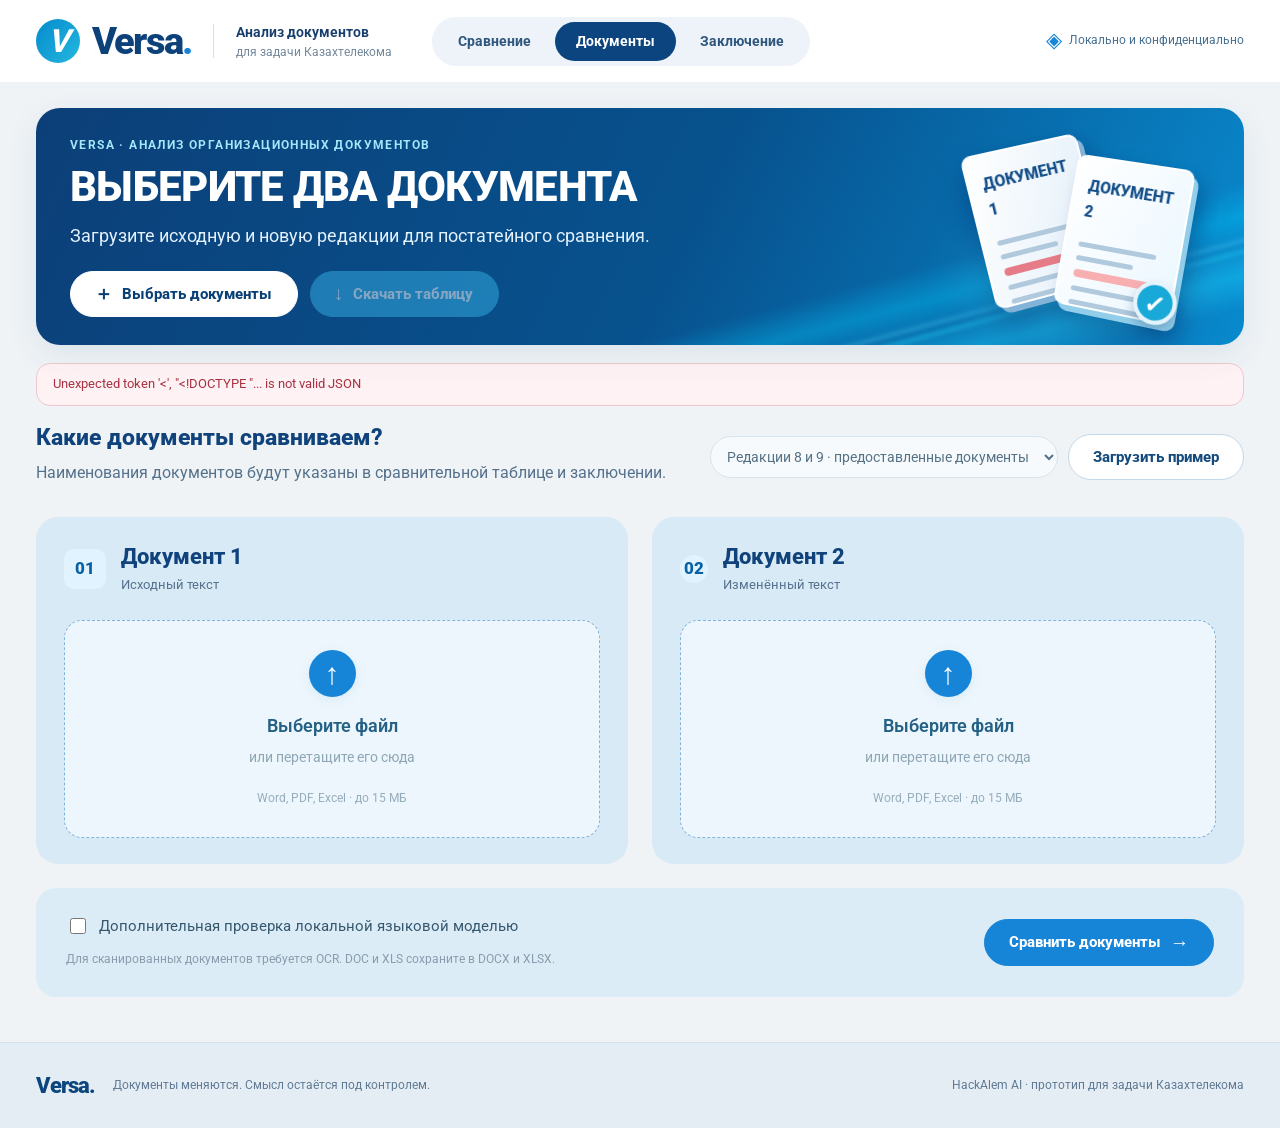
==== commit f689b476: "Use complete legal wording and source-based references throughout Versa Remove truncated quotations " ====
--- a/index.html
+++ b/index.html
@@ -3,24 +3,26 @@
 <body>
 <header class="app-header"><a class="brand" href="/" aria-label="Versa — сравнение документов"><span class="brand-symbol" aria-hidden="true">V</span><span>Versa<span class="brand-dot">.</span></span></a><span class="brand-divider"></span><div class="partner">Анализ документов<span>для задачи Казахтелекома</span></div><nav aria-label="Основная навигация"><button data-view="comparison" class="active">Сравнение</button><button data-view="documents">Документы</button><button data-view="report">Заключение</button></nav><span class="privacy"><span>◈</span> Локально и конфиденциально</span></header>
 <main>
-<div class="title-row"><div class="hero-copy"><div class="eyebrow">VERSA · АНАЛИЗ ОРГАНИЗАЦИОННЫХ ДОКУМЕНТОВ</div><h1 id="page-title">Сравнение документов</h1><p id="page-subtitle">Каждый пункт по порядку. Каждое изменение — перед глазами.</p><div class="title-actions"><button id="new-comparison" class="button secondary"><span>＋</span> Выбрать документы</button><button id="export-table" class="button primary" disabled><span>↓</span> Скачать таблицу</button></div></div><div class="hero-art" aria-hidden="true"><div class="hero-sheet"><b>ДОК. 1</b><i></i><i></i><i></i><i></i><i></i></div><div class="hero-sheet"><b>ДОК. 2</b><i></i><i></i><i></i><i></i><i></i><span class="hero-tick">✓</span></div></div></div>
+<div class="title-row"><div class="hero-copy"><div class="eyebrow">VERSA · АНАЛИЗ ОРГАНИЗАЦИОННЫХ ДОКУМЕНТОВ</div><h1 id="page-title">Сравнение документов</h1><p id="page-subtitle">Каждый пункт по порядку. Каждое изменение — перед глазами.</p><div class="title-actions"><button id="new-comparison" class="button secondary"><span>＋</span> Выбрать документы</button><button id="export-table" class="button primary" disabled><span>↓</span> Скачать таблицу</button></div></div><div class="hero-art" aria-hidden="true"><div class="hero-sheet"><b>ДОКУМЕНТ 1</b><i></i><i></i><i></i><i></i><i></i></div><div class="hero-sheet"><b>ДОКУМЕНТ 2</b><i></i><i></i><i></i><i></i><i></i><span class="hero-tick">✓</span></div></div></div>
 <div id="message" role="status" aria-live="polite"></div>
 <section id="view-comparison" class="view">
  <div class="comparison-overview"><div class="overview-mark">↔</div><div><span class="tiny-label">СРАВНИВАЕМ</span><strong id="comparison-label">Документ 1 и документ 2</strong></div><div id="summary" class="summary"></div></div>
  <div class="workbench">
- <div class="toolbar"><div class="segmented" role="group" aria-label="Отображение пунктов"><button data-filter="all" class="active">Все пункты <span id="all-count">0</span></button><button data-filter="changes">Только изменения <span id="changes-count">0</span></button></div><label class="search-wrap"><span aria-hidden="true">⌕</span><input id="search" type="search" placeholder="Найти пункт или фразу…" aria-label="Поиск по пунктам"></label><select id="status-filter" aria-label="Тип изменения"><option value="all">Все типы изменений</option><option value="changed">Изменённые</option><option value="added">Добавленные</option><option value="removed">Удалённые</option><option value="moved">Перенумерованные</option><option value="unchanged">Без изменений</option></select></div>
+<div class="table-topbar"><div><strong>Сравнительная таблица</strong><small>↕ Прокрутка пунктов · ↔ Все три столбца</small></div><div class="table-tools"><span id="export-progress" aria-live="polite"></span><button id="table-download" class="button secondary">↓ Скачать</button><button id="expand-table" class="button primary" aria-pressed="false">⤢ На весь экран</button></div></div>
+ <div class="toolbar"><div class="segmented" role="group" aria-label="Отображение пунктов"><button data-filter="all" class="active">Все пункты <span id="all-count">0</span></button><button data-filter="changes">Только изменения <span id="changes-count">0</span></button></div><label class="search-wrap"><span aria-hidden="true">⌕</span><input id="search" type="search" placeholder="Найти пункт или фразу" aria-label="Поиск по пунктам"></label><select id="status-filter" aria-label="Тип изменения"><option value="all">Все типы изменений</option><option value="changed">Изменение редакции</option><option value="added">Дополнения</option><option value="removed">Исключения</option><option value="moved">Изменение нумерации</option><option value="unchanged">Без изменений</option></select></div>
  <div class="table-note"><div class="legend"><span><i class="legend-removed"></i>Удалённый текст</span><span><i class="legend-added"></i>Добавленный текст</span><span><i class="legend-equal"></i>Без изменений</span></div><span id="row-count">Пункты отображаются в исходном порядке</span></div>
- <div class="comparison-scroll" tabindex="0" aria-label="Сравнительная таблица — прокручивайте по горизонтали на узком экране"><table class="comparison-table"><colgroup><col class="document-column"><col class="document-column"><col class="explanation-column"></colgroup><thead><tr><th scope="col"><span class="column-kicker"><span class="number-token">01</span> ДОКУМЕНТ 1</span><div id="before-title" class="document-title">Исходная редакция</div><span class="column-meta" id="before-meta"></span></th><th scope="col"><span class="column-kicker"><span class="number-token second">02</span> ДОКУМЕНТ 2</span><div id="after-title" class="document-title">Новая редакция</div><span class="column-meta" id="after-meta"></span></th><th scope="col"><span class="column-kicker"><span class="explain-star">✦</span> ПОЯСНЕНИЕ</span><div class="document-title">Что изменилось</div><span class="column-meta">Суть изменения по каждому пункту</span></th></tr></thead><tbody id="comparison-body"><tr><td colspan="3"><div class="empty"><span>↔</span><h2>Сравните два документа</h2><p>Загрузите файлы или используйте предоставленные редакции.</p><button class="button primary" data-view="documents">Выбрать документы</button></div></td></tr></tbody></table></div>
+ <div class="comparison-scroll" tabindex="0" aria-label="Сравнительная таблица — прокручивайте по горизонтали на узком экране"><table class="comparison-table"><colgroup><col class="document-column"><col class="document-column"><col class="explanation-column"></colgroup><thead><tr><th scope="col"><span class="column-kicker"><span class="number-token">01</span> ДОКУМЕНТ 1</span><div id="before-title" class="document-title">Исходная редакция</div><span class="column-meta" id="before-meta"></span></th><th scope="col"><span class="column-kicker"><span class="number-token second">02</span> ДОКУМЕНТ 2</span><div id="after-title" class="document-title">Новая редакция</div><span class="column-meta" id="after-meta"></span></th><th scope="col"><span class="column-kicker"><span class="explain-star">✦</span> ПОЯСНЕНИЕ</span><div class="document-title">Содержание изменений и дополнений</div><span class="column-meta">Изменения, дополнения и исключения</span></th></tr></thead><tbody id="comparison-body"><tr><td colspan="3"><div class="empty"><span>↔</span><h2>Сравните два документа</h2><p>Загрузите файлы или используйте предоставленные редакции.</p><button class="button primary" data-view="documents">Выбрать документы</button></div></td></tr></tbody></table></div>
  <div class="table-bottom"><span id="coverage"></span><button id="to-top" class="text-button">В начало таблицы ↑</button></div>
  </div><div class="under-table"><p>Цвет выделяет разницу текста. Пояснения помогают проверить её смысл; решение принимает ответственный сотрудник.</p><span id="engine"></span></div><div id="warnings"></div>
 </section>
 <section id="view-documents" class="view hidden">
- <div class="upload-options"><div><h2>Какие документы сравниваем?</h2><p>Названия файлов будут показаны в заголовках сравнительной таблицы.</p></div><div class="example-actions"><select id="demo-choice" aria-label="Пример документов"><option value="audit">Редакции 8 и 9 · предоставленные документы</option><option value="control">Синтетический контрольный пример</option></select><button id="load-demo" class="button secondary">Загрузить пример</button></div></div>
- <div class="upload-grid"><section class="upload-panel"><div class="upload-heading"><span class="number-token">01</span><div><h2>Документ 1</h2><p>Исходный текст</p></div></div><label class="dropzone" id="drop-before"><input type="file" id="files-before" multiple accept=".md,.txt,.docx,.pdf,.xlsx,.csv,.tsv"><span class="upload-arrow">↑</span><strong>Выберите файл</strong><span>или перетащите его сюда</span><small>Word, PDF, Excel, MD, TXT, CSV · до 15 МБ</small></label><div id="list-before"></div></section><section class="upload-panel"><div class="upload-heading"><span class="number-token second">02</span><div><h2>Документ 2</h2><p>Изменённый текст</p></div></div><label class="dropzone" id="drop-after"><input type="file" id="files-after" multiple accept=".md,.txt,.docx,.pdf,.xlsx,.csv,.tsv"><span class="upload-arrow">↑</span><strong>Выберите файл</strong><span>или перетащите его сюда</span><small>Word, PDF, Excel, MD, TXT, CSV · до 15 МБ</small></label><div id="list-after"></div></section></div>
+ <div class="upload-options"><div><h2>Какие документы сравниваем?</h2><p>Наименования документов будут указаны в сравнительной таблице и заключении.</p></div><div class="example-actions"><select id="demo-choice" aria-label="Пример документов"><option value="audit">Редакции 8 и 9 · предоставленные документы</option><option value="control">Синтетический контрольный пример</option></select><button id="load-demo" class="button secondary">Загрузить пример</button></div></div>
+ <div class="upload-grid"><section class="upload-panel"><div class="upload-heading"><span class="number-token">01</span><div><h2>Документ 1</h2><p>Исходный текст</p></div></div><label class="dropzone" id="drop-before"><input type="file" id="files-before" multiple accept=".md,.txt,.docx,.pdf,.xlsx,.csv,.tsv"><span class="upload-arrow">↑</span><strong>Выберите файл</strong><span>или перетащите его сюда</span><small>Word, PDF, Excel · до 15 МБ</small></label><div id="list-before"></div></section><section class="upload-panel"><div class="upload-heading"><span class="number-token second">02</span><div><h2>Документ 2</h2><p>Изменённый текст</p></div></div><label class="dropzone" id="drop-after"><input type="file" id="files-after" multiple accept=".md,.txt,.docx,.pdf,.xlsx,.csv,.tsv"><span class="upload-arrow">↑</span><strong>Выберите файл</strong><span>или перетащите его сюда</span><small>Word, PDF, Excel · до 15 МБ</small></label><div id="list-after"></div></section></div>
  <div id="import-warnings"></div><div class="run-panel"><div><label class="check-label"><input type="checkbox" id="use-llm"> Дополнительная проверка локальной языковой моделью</label><p id="llm-help"></p><small>Для сканированных документов требуется OCR. DOC и XLS сохраните в DOCX и XLSX.</small></div><button id="run-analysis" class="button primary large">Сравнить документы <span>→</span></button></div>
 </section>
-<section id="view-report" class="view hidden"><div class="report-grid"><article id="report-preview" class="report-paper"></article><aside class="report-side"><div class="eyebrow">РЕЗУЛЬТАТ РАБОТЫ</div><h2>Сохраните сравнение</h2><p>Полная таблица из трёх столбцов с цветовым выделением, названиями документов и пояснениями.</p><button id="export-html" class="button primary">↓ Заключение HTML</button><button id="export-csv" class="button secondary">↓ Таблица CSV</button><button id="export-json" class="button secondary">↓ Полный анализ JSON</button><p class="small">HTML открывается самостоятельно. Для PDF используйте «Печать → Сохранить в PDF».</p></aside></div></section>
+<section id="view-report" class="view hidden"><div class="report-grid"><article id="report-preview" class="report-paper"></article><aside class="report-side"><div class="eyebrow">РЕЗУЛЬТАТ РАБОТЫ</div><h2>Сохраните сравнение</h2><p>Полная таблица из трёх столбцов с цветовым выделением, названиями документов и пояснениями.</p><button class="button primary" data-export-format="docx">↓ Word DOCX</button><button class="button primary" data-export-format="xlsx">↓ Excel XLSX</button><button class="button primary" data-export-format="pdf">↓ PDF</button><button id="export-html" class="button primary">↓ Заключение HTML</button><button id="export-csv" class="button secondary">↓ Таблица CSV</button><button id="export-json" class="button secondary">↓ Полный анализ JSON</button><p class="small">Word, Excel и PDF сохраняют сравнительную таблицу. HTML-заключение включает также замечания и решения эксперта.</p></aside></div></section>
 </main>
 <footer><a href="/" class="footer-brand">Versa.</a><span>Документы меняются. Смысл остаётся под контролем.</span><span>HackAlem AI · прототип для задачи Казахтелекома</span></footer>
 <dialog id="finding-dialog" aria-labelledby="finding-title"><div class="dialog-heading"><span class="eyebrow">ПРОВЕРКА ЗАМЕЧАНИЯ</span><button id="close-dialog" class="icon-button" aria-label="Закрыть">×</button></div><div id="finding-content"></div></dialog>
+<dialog id="download-dialog" aria-labelledby="download-title"><div class="download-heading"><h2 id="download-title">Скачать таблицу</h2><button id="close-download" class="icon-button" aria-label="Закрыть скачивание">×</button></div><p id="download-count"></p><div class="download-grid"><button data-export-format="docx"><b>Word</b><span>DOCX · редактирование</span></button><button data-export-format="xlsx"><b>Excel</b><span>XLSX · таблица</span></button><button data-export-format="pdf"><b>PDF</b><span>Готово к печати</span></button><button data-export-format="html"><b>HTML</b><span>Просмотр в браузере</span></button><button data-export-format="csv"><b>CSV</b><span>Табличные данные</span></button><button data-export-format="json"><b>JSON</b><span>Полный анализ</span></button></div></dialog>
 <script src="/app.js"></script></body></html>
--- a/styles.css
+++ b/styles.css
@@ -98,3 +98,87 @@
 @media(max-width:1180px){.privacy{display:none}.hero-copy{max-width:calc(100% - 195px)}.hero-art{width:180px;transform:scale(.9);transform-origin:right center;margin-right:8px}.title-row h1{font-size:36px}.summary{gap:13px}.summary-stat{padding-left:14px}.summary-stat b{font-size:28px}}
 @media(max-width:900px){.app-header{padding:19px 22px;height:auto;flex-wrap:wrap;gap:16px}.app-header nav{order:3;width:100%;margin:0;justify-content:center}.app-header nav button{flex:1}.brand-divider{display:none}main{padding:20px 22px 36px}.title-row{padding:26px;min-height:230px}.title-row h1{font-size:32px}.title-row p{font-size:16px}.hero-art{display:none}.hero-copy{max-width:100%}.comparison-overview{flex-wrap:wrap}.summary{margin:10px 0 0;width:100%;padding-top:17px;border-top:1px solid #b7d0e4;justify-content:space-between}.summary-stat{border-left:0;padding-left:0}.summary-stat span{max-width:70px}.toolbar{flex-wrap:wrap}.search-wrap{max-width:none;margin-left:0}.segmented{width:100%;justify-content:center}.segmented button{flex:1}}
 @media(max-width:600px){.app-header{padding:18px 18px 15px;gap:13px}.brand{font-size:34px}.partner{font-size:12px}.partner span{font-size:10px}.brand-symbol{width:39px;height:39px}.app-header nav button{padding:0 10px;font-size:14px}.app-header nav{padding:4px}main{padding:17px 15px 30px}.title-row{padding:25px 23px;border-radius:21px;min-height:240px;margin-bottom:14px}.title-row .eyebrow{font-size:10px;letter-spacing:.7px}.title-row h1{font-size:32px;line-height:1.08}.title-row p{font-size:16px;line-height:1.45}.title-actions{gap:8px;margin-top:20px;flex-wrap:wrap}.title-actions .button{font-size:13px;padding:10px 13px;min-height:43px;flex:1}.title-actions .button span{font-size:16px}.comparison-overview{padding:18px;border-radius:18px;gap:11px}.comparison-overview strong{font-size:15px}.overview-mark{width:39px;height:39px;font-size:24px}.summary{display:grid;grid-template-columns:1fr 1fr;row-gap:17px;column-gap:18px}.summary-stat{display:flex;gap:9px}.summary-stat b{font-size:31px}.summary-stat span{max-width:none;font-size:12px}.workbench{border-radius:19px}.toolbar{padding:15px}.toolbar select{max-width:100%;font-size:13px}.table-note{padding:0 16px 14px;gap:10px;align-items:flex-start}.legend{flex-wrap:wrap;gap:7px 14px;font-size:11px}.message{font-size:12px}.under-table{font-size:12px}.upload-panel{border-radius:20px}.comparison-scroll{max-height:78vh}footer{padding:24px 18px}}
+
+
+/* Large comparison workspace and visible, accessible scroll controls. */
+html{scrollbar-width:auto;scrollbar-color:#0c457f #d6e8f5}
+html::-webkit-scrollbar{width:16px;height:16px}
+html::-webkit-scrollbar-track{background:#d6e8f5}
+html::-webkit-scrollbar-thumb{background:#0c457f;border:3px solid #d6e8f5;border-radius:12px}
+.comparison-scroll{height:82vh;min-height:600px;max-height:none;scrollbar-width:auto;scrollbar-color:#147ac2 #d8e9f5;scrollbar-gutter:stable}
+.comparison-scroll::-webkit-scrollbar{width:17px;height:17px}
+.comparison-scroll::-webkit-scrollbar-track{background:#d8e9f5;border:1px solid #bdd4e5}
+.comparison-scroll::-webkit-scrollbar-thumb{background:#147ac2;border:3px solid #d8e9f5;border-radius:12px;min-height:55px}
+.comparison-scroll::-webkit-scrollbar-thumb:hover{background:#074780}
+.comparison-scroll::-webkit-scrollbar-corner{background:#d8e9f5}
+.table-topbar{padding:17px 22px;background:#edf5fb;border-bottom:1px solid #cbddec;display:flex;align-items:center;justify-content:space-between;gap:14px}
+.table-topbar strong{display:block;font-size:19px;font-weight:800;color:#0c457f}
+.table-topbar small{display:block;color:#426b8c;font-size:12px;margin-top:2px}
+.table-tools{display:flex;align-items:center;gap:9px}
+.table-tools .button{min-height:40px;padding:8px 17px;font-size:13px}
+#export-progress{font-size:12px;color:#166394;max-width:230px;overflow-wrap:anywhere}
+body.table-expanded{overflow:hidden}
+.table-expanded .workbench{position:fixed;inset:10px;z-index:50;border:2px solid #0c457f;border-radius:18px;display:flex;flex-direction:column;height:calc(100dvh - 20px);box-shadow:0 0 0 100vmax #123d7070}
+.table-expanded .comparison-scroll{height:auto!important;min-height:0!important;max-height:none!important;flex:1}
+.table-expanded .table-topbar,.table-expanded .toolbar,.table-expanded .table-note,.table-expanded .table-bottom{flex-shrink:0}
+.table-expanded .table-topbar{padding:13px 20px}
+.table-expanded .toolbar{padding:13px 20px}
+.table-expanded .table-note{padding-bottom:10px}
+.table-expanded .table-bottom{padding-top:8px;padding-bottom:8px}
+#download-dialog{width:min(620px,94vw);max-height:90dvh;border:0;border-radius:23px;padding:28px;color:#153f6a;box-shadow:0 20px 90px #071b4570}
+#download-dialog::backdrop{background:#061c426b;backdrop-filter:blur(4px)}
+.download-heading{display:flex;justify-content:space-between;align-items:center;gap:12px;margin-bottom:10px}
+.download-heading h2{font-size:27px;font-weight:800}
+#download-count{font-size:15px;line-height:1.5;margin-bottom:20px}
+.download-grid{display:grid;grid-template-columns:repeat(3,1fr);gap:12px}
+.download-grid button{display:flex;align-items:flex-start;flex-direction:column;justify-content:center;gap:5px;min-height:91px;border:1px solid #c4dcee;border-radius:16px;padding:16px;background:#edf6fc;color:#114978;text-align:left}
+.download-grid b{font-size:19px;font-weight:800}
+.download-grid span{font-size:13px;color:#517692}
+.download-grid button:nth-child(-n+3){background:#0e72b9;color:white;border-color:#0e72b9}
+.download-grid button:nth-child(-n+3) span{color:#d0e8f8}
+.download-grid button:hover{border-color:#0095da;box-shadow:0 5px 16px #0c457f20}
+.report-side [data-export-format]{width:100%}
+@media(max-width:700px){.comparison-scroll{height:80dvh;min-height:480px}.table-topbar{align-items:flex-start;flex-direction:column;padding:14px 15px}.table-tools{width:100%;flex-wrap:wrap}.table-tools .button{flex:1}#export-progress{max-width:100%}.table-expanded .workbench{inset:4px;height:calc(100dvh - 8px);border-radius:13px}.download-grid{grid-template-columns:repeat(2,1fr)}#download-dialog{padding:22px}.download-heading h2{font-size:23px}}
+
+/* Give table rows priority over controls in the expanded workspace. */
+.table-expanded .table-topbar{flex-direction:row;align-items:center;padding:10px 15px;min-height:51px}
+.table-expanded .table-topbar small{display:none}
+.table-expanded .table-topbar strong{font-size:16px}
+.table-expanded .table-tools{width:auto;flex-wrap:nowrap}
+.table-expanded .table-tools .button{min-height:32px;padding:6px 12px;font-size:12px}
+.table-expanded .comparison-table th{padding:11px 18px}
+.table-expanded .column-kicker{font-size:10px;margin-bottom:6px}
+.table-expanded .document-title{font-size:17px;line-height:1.3}
+.table-expanded .column-meta{display:none}
+.table-expanded .number-token{width:22px;height:22px;min-width:22px;font-size:10px}
+.table-expanded .table-bottom{font-size:11px;padding:7px 13px}
+@media(max-width:900px){.table-expanded .table-topbar strong{max-width:190px}.table-expanded .toolbar{padding:10px 15px;gap:7px}.table-expanded .segmented{padding:3px}.table-expanded .segmented button{padding:6px 9px;font-size:12px}.table-expanded .search-wrap input{padding:7px 10px;font-size:12px}.table-expanded .toolbar select{padding:7px 9px;font-size:12px}.table-expanded .table-note{padding:0 16px 7px}.table-expanded .legend{display:none}.table-expanded #row-count{font-size:11px;margin-top:0}.table-expanded .table-tools #export-progress{position:absolute;top:48px;right:20px;z-index:4;max-width:250px;background:#edf5fb}.table-expanded .table-bottom>span{max-width:65%;font-size:10px}}
+@media(max-width:460px){.table-expanded .table-topbar strong{font-size:14px;max-width:130px}.table-expanded .table-tools .button{padding:6px 9px;font-size:11px}.table-expanded .table-tools{gap:6px}}
+
+/* Full legal references and substantive conclusion. */
+
+.legal-report{font-size:17px;line-height:1.75;color:#243e5d;overflow-wrap:anywhere}
+.legal-report-heading{padding-bottom:30px;border-bottom:2px solid #147cc0}
+.legal-report-heading h2{font-size:32px;line-height:1.3;letter-spacing:-.5px;margin:14px 0;color:#0c457f}
+.legal-date{font-size:14px;color:#64809b;margin-bottom:22px}
+.legal-documents{display:grid;grid-template-columns:120px 1fr;gap:12px 18px;padding:22px;background:#edf6fc;border-radius:14px;margin:0}
+.legal-documents dt{font-weight:800;color:#1165a4}.legal-documents dd{margin:0;overflow-wrap:anywhere}
+.legal-section{margin-top:38px}.legal-section h3{font-size:24px;line-height:1.4;color:#0c457f;margin-bottom:20px}
+.legal-section h3>span{font-size:14px;display:inline-flex;align-items:center;justify-content:center;width:34px;height:34px;background:#d9eefb;border-radius:50%;margin-right:10px;vertical-align:middle}
+.legal-section p{margin:13px 0;color:#243e5d}
+.legal-finding,.legal-change{padding:26px 0;border-bottom:1px solid #cddfea;scroll-margin-top:24px}
+.legal-change-heading{display:flex;align-items:flex-start;gap:12px}.legal-change-heading h4{margin:0;font-size:19px;line-height:1.55;color:#0b467d;white-space:normal;overflow:visible}
+.legal-index{display:inline-flex;flex:none;min-width:29px;height:29px;padding:0 5px;align-items:center;justify-content:center;font-size:13px;font-weight:800;color:#126dae;background:#e3f1fb;border-radius:8px;margin-top:2px}
+.legal-review-status{font-size:14px;color:#50738c!important}.legal-explanation{white-space:pre-line}
+.legal-versions{display:grid;grid-template-columns:1fr 1fr;gap:18px;margin-top:20px}.legal-versions>section{background:#f1f7fc;padding:18px;border-radius:12px;min-width:0}
+.legal-versions h5{font-size:15px;color:#146baa;margin:0 0 8px}.legal-source{font-size:14px;line-height:1.65;font-weight:700;color:#335d7e!important}
+.legal-report blockquote{margin:10px 0 18px;padding:13px 18px;border-left:3px solid #1692cf;background:#f3f8fc;white-space:pre-wrap;font-size:16px;line-height:1.75}
+.legal-versions blockquote{padding:0;border-left:0;margin-bottom:0;background:transparent}.legal-absence{font-style:italic;color:#54738b!important}
+.legal-report .doc-text{font-size:16px}.legal-report .doc-text del{color:#b42335;font-weight:700;text-decoration:line-through}.legal-report .doc-text ins{color:#b42335;font-weight:700;text-decoration:none}
+.legal-recommendation{padding:17px 20px;background:#e8f3fb;border-radius:12px}.legal-review{font-size:14px;margin-top:6px}.legal-limitations{font-size:15px;border-left:3px solid #9dc8e5;padding-left:18px}
+.clause-ref{white-space:normal;line-height:1.6;display:inline-block;max-width:100%;overflow:visible}.finding-button strong{white-space:normal;overflow:visible;text-overflow:clip;-webkit-line-clamp:unset}
+@media(max-width:1050px){.report-grid{grid-template-columns:minmax(0,1fr)}.report-side{position:static;display:grid;grid-template-columns:repeat(3,minmax(0,1fr));gap:12px}.report-side>h2,.report-side>p,.report-side>.eyebrow{grid-column:1/-1}.report-side .button{margin:0}}
+@media(max-width:700px){.legal-versions{grid-template-columns:1fr}.legal-documents{grid-template-columns:1fr;gap:4px;padding:17px}.legal-documents dd{margin-bottom:14px}.legal-report-heading h2{font-size:26px}.legal-section h3{font-size:22px}.legal-report{font-size:16px}.legal-change-heading h4{font-size:18px}.report-side{grid-template-columns:1fr 1fr}}
+@media print{.legal-report-heading{break-after:avoid}.legal-section h3,.legal-change-heading{break-after:avoid}.legal-appendix{break-before:page}.legal-report{font-size:11pt}.legal-report blockquote{font-size:10pt}.legal-versions{display:block}.legal-finding,.legal-change{break-inside:auto}.legal-report .legal-review{display:none}}
+
+@media(max-width:700px){.report-side{grid-template-columns:repeat(2,minmax(0,1fr))}.report-side .button{white-space:normal;min-width:0;padding:11px 9px;font-size:14px}.report-side>*{min-width:0}.hero-sheet b{font-size:11px}}
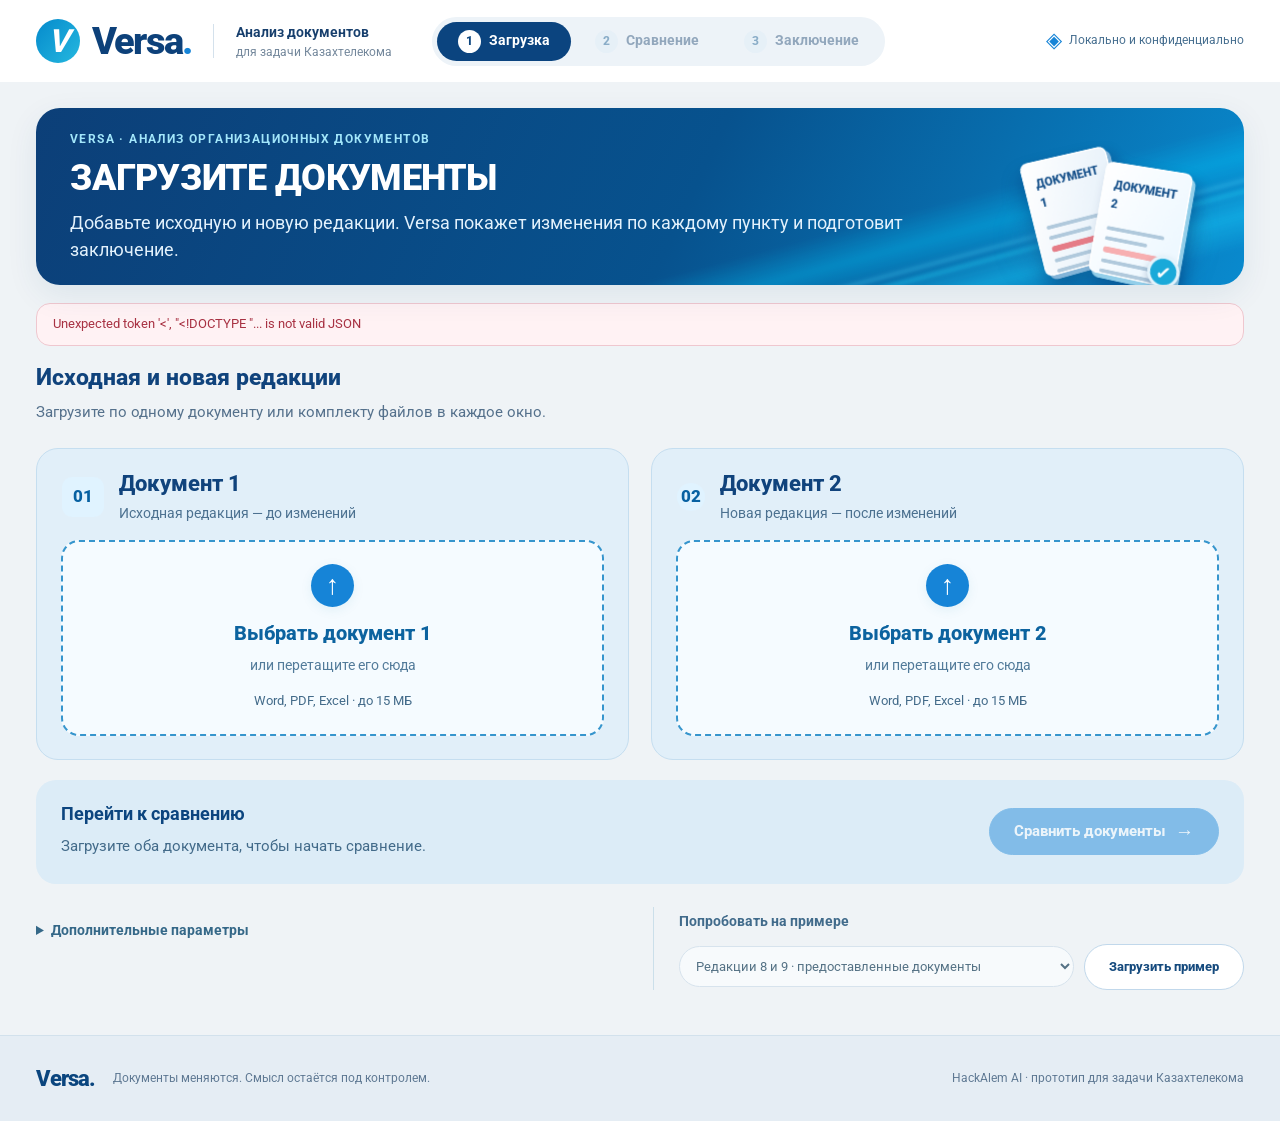
==== commit c3ac63ff: "Start Versa with two document upload panels before comparison Open on empty upload fields; keep demo" ====
--- a/index.html
+++ b/index.html
@@ -1,11 +1,18 @@
 <!doctype html>
 <html lang="ru"><head><meta charset="utf-8"><meta name="viewport" content="width=device-width,initial-scale=1"><meta name="theme-color" content="#0c457f"><title>Versa — сравнение документов</title><link rel="stylesheet" href="/styles.css"></head>
-<body>
-<header class="app-header"><a class="brand" href="/" aria-label="Versa — сравнение документов"><span class="brand-symbol" aria-hidden="true">V</span><span>Versa<span class="brand-dot">.</span></span></a><span class="brand-divider"></span><div class="partner">Анализ документов<span>для задачи Казахтелекома</span></div><nav aria-label="Основная навигация"><button data-view="comparison" class="active">Сравнение</button><button data-view="documents">Документы</button><button data-view="report">Заключение</button></nav><span class="privacy"><span>◈</span> Локально и конфиденциально</span></header>
+<body data-current-view="documents">
+<header class="app-header"><a class="brand" href="/" aria-label="Versa — сравнение документов"><span class="brand-symbol" aria-hidden="true">V</span><span>Versa<span class="brand-dot">.</span></span></a><span class="brand-divider"></span><div class="partner">Анализ документов<span>для задачи Казахтелекома</span></div><nav aria-label="Основная навигация"><button data-view="documents" class="active" aria-current="step"><span class="step-number">1</span> Загрузка</button><button data-view="comparison" disabled title="Доступно после сравнения документов"><span class="step-number">2</span> Сравнение</button><button data-view="report" disabled title="Доступно после сравнения документов"><span class="step-number">3</span> Заключение</button></nav><span class="privacy"><span>◈</span> Локально и конфиденциально</span></header>
 <main>
-<div class="title-row"><div class="hero-copy"><div class="eyebrow">VERSA · АНАЛИЗ ОРГАНИЗАЦИОННЫХ ДОКУМЕНТОВ</div><h1 id="page-title">Сравнение документов</h1><p id="page-subtitle">Каждый пункт по порядку. Каждое изменение — перед глазами.</p><div class="title-actions"><button id="new-comparison" class="button secondary"><span>＋</span> Выбрать документы</button><button id="export-table" class="button primary" disabled><span>↓</span> Скачать таблицу</button></div></div><div class="hero-art" aria-hidden="true"><div class="hero-sheet"><b>ДОКУМЕНТ 1</b><i></i><i></i><i></i><i></i><i></i></div><div class="hero-sheet"><b>ДОКУМЕНТ 2</b><i></i><i></i><i></i><i></i><i></i><span class="hero-tick">✓</span></div></div></div>
+<div class="title-row"><div class="hero-copy"><div class="eyebrow">VERSA · АНАЛИЗ ОРГАНИЗАЦИОННЫХ ДОКУМЕНТОВ</div><h1 id="page-title">Загрузите документы</h1><p id="page-subtitle">Добавьте исходную и новую редакции. Versa покажет изменения по каждому пункту и подготовит заключение.</p><div class="title-actions"><button id="new-comparison" class="button secondary"><span>＋</span> Выбрать документы</button><button id="export-table" class="button primary" disabled><span>↓</span> Скачать таблицу</button></div></div><div class="hero-art" aria-hidden="true"><div class="hero-sheet"><b>ДОКУМЕНТ 1</b><i></i><i></i><i></i><i></i><i></i></div><div class="hero-sheet"><b>ДОКУМЕНТ 2</b><i></i><i></i><i></i><i></i><i></i><span class="hero-tick">✓</span></div></div></div>
 <div id="message" role="status" aria-live="polite"></div>
-<section id="view-comparison" class="view">
+<section id="view-documents" class="view">
+ <div class="upload-options"><div><h2>Исходная и новая редакции</h2><p>Загрузите по одному документу или комплекту файлов в каждое окно.</p></div></div>
+ <div class="upload-grid"><section class="upload-panel"><div class="upload-heading"><span class="number-token">01</span><div><h2>Документ 1</h2><p>Исходная редакция — до изменений</p></div></div><label class="dropzone" id="drop-before"><input type="file" id="files-before" aria-label="Загрузить документ 1" multiple accept=".md,.txt,.docx,.pdf,.xlsx,.csv,.tsv"><span class="upload-arrow">↑</span><strong>Выбрать документ 1</strong><span>или перетащите его сюда</span><small>Word, PDF, Excel · до 15 МБ</small></label><div id="list-before"></div></section><section class="upload-panel"><div class="upload-heading"><span class="number-token second">02</span><div><h2>Документ 2</h2><p>Новая редакция — после изменений</p></div></div><label class="dropzone" id="drop-after"><input type="file" id="files-after" aria-label="Загрузить документ 2" multiple accept=".md,.txt,.docx,.pdf,.xlsx,.csv,.tsv"><span class="upload-arrow">↑</span><strong>Выбрать документ 2</strong><span>или перетащите его сюда</span><small>Word, PDF, Excel · до 15 МБ</small></label><div id="list-after"></div></section></div>
+ <div id="import-warnings"></div>
+ <div class="run-panel"><div><strong>Перейти к сравнению</strong><p id="upload-status" role="status" aria-live="polite">Загрузите оба документа, чтобы начать сравнение.</p></div><button id="run-analysis" class="button primary large" disabled>Сравнить документы <span>→</span></button></div>
+ <div class="upload-support"><details class="analysis-settings"><summary>Дополнительные параметры</summary><label class="check-label"><input type="checkbox" id="use-llm"> Дополнительная проверка локальной языковой моделью</label><p id="llm-help"></p><small>Для сканированных документов требуется распознавание текста. Документы старых форматов Word и Excel сохраните в DOCX и XLSX.</small></details><div class="demo-panel"><strong>Попробовать на примере</strong><div class="example-actions"><select id="demo-choice" aria-label="Пример документов"><option value="audit">Редакции 8 и 9 · предоставленные документы</option><option value="control">Синтетический контрольный пример</option></select><button id="load-demo" class="button secondary">Загрузить пример</button></div></div></div>
+</section>
+<section id="view-comparison" class="view hidden">
  <div class="comparison-overview"><div class="overview-mark">↔</div><div><span class="tiny-label">СРАВНИВАЕМ</span><strong id="comparison-label">Документ 1 и документ 2</strong></div><div id="summary" class="summary"></div></div>
  <div class="workbench">
 <div class="table-topbar"><div><strong>Сравнительная таблица</strong><small>↕ Прокрутка пунктов · ↔ Все три столбца</small></div><div class="table-tools"><span id="export-progress" aria-live="polite"></span><button id="table-download" class="button secondary">↓ Скачать</button><button id="expand-table" class="button primary" aria-pressed="false">⤢ На весь экран</button></div></div>
@@ -15,11 +22,6 @@
  <div class="table-bottom"><span id="coverage"></span><button id="to-top" class="text-button">В начало таблицы ↑</button></div>
  </div><div class="under-table"><p>Цвет выделяет разницу текста. Пояснения помогают проверить её смысл; решение принимает ответственный сотрудник.</p><span id="engine"></span></div><div id="warnings"></div>
 </section>
-<section id="view-documents" class="view hidden">
- <div class="upload-options"><div><h2>Какие документы сравниваем?</h2><p>Наименования документов будут указаны в сравнительной таблице и заключении.</p></div><div class="example-actions"><select id="demo-choice" aria-label="Пример документов"><option value="audit">Редакции 8 и 9 · предоставленные документы</option><option value="control">Синтетический контрольный пример</option></select><button id="load-demo" class="button secondary">Загрузить пример</button></div></div>
- <div class="upload-grid"><section class="upload-panel"><div class="upload-heading"><span class="number-token">01</span><div><h2>Документ 1</h2><p>Исходный текст</p></div></div><label class="dropzone" id="drop-before"><input type="file" id="files-before" multiple accept=".md,.txt,.docx,.pdf,.xlsx,.csv,.tsv"><span class="upload-arrow">↑</span><strong>Выберите файл</strong><span>или перетащите его сюда</span><small>Word, PDF, Excel · до 15 МБ</small></label><div id="list-before"></div></section><section class="upload-panel"><div class="upload-heading"><span class="number-token second">02</span><div><h2>Документ 2</h2><p>Изменённый текст</p></div></div><label class="dropzone" id="drop-after"><input type="file" id="files-after" multiple accept=".md,.txt,.docx,.pdf,.xlsx,.csv,.tsv"><span class="upload-arrow">↑</span><strong>Выберите файл</strong><span>или перетащите его сюда</span><small>Word, PDF, Excel · до 15 МБ</small></label><div id="list-after"></div></section></div>
- <div id="import-warnings"></div><div class="run-panel"><div><label class="check-label"><input type="checkbox" id="use-llm"> Дополнительная проверка локальной языковой моделью</label><p id="llm-help"></p><small>Для сканированных документов требуется OCR. DOC и XLS сохраните в DOCX и XLSX.</small></div><button id="run-analysis" class="button primary large">Сравнить документы <span>→</span></button></div>
-</section>
 <section id="view-report" class="view hidden"><div class="report-grid"><article id="report-preview" class="report-paper"></article><aside class="report-side"><div class="eyebrow">РЕЗУЛЬТАТ РАБОТЫ</div><h2>Сохраните сравнение</h2><p>Полная таблица из трёх столбцов с цветовым выделением, названиями документов и пояснениями.</p><button class="button primary" data-export-format="docx">↓ Word DOCX</button><button class="button primary" data-export-format="xlsx">↓ Excel XLSX</button><button class="button primary" data-export-format="pdf">↓ PDF</button><button id="export-html" class="button primary">↓ Заключение HTML</button><button id="export-csv" class="button secondary">↓ Таблица CSV</button><button id="export-json" class="button secondary">↓ Полный анализ JSON</button><p class="small">Word, Excel и PDF сохраняют сравнительную таблицу. HTML-заключение включает также замечания и решения эксперта.</p></aside></div></section>
 </main>
 <footer><a href="/" class="footer-brand">Versa.</a><span>Документы меняются. Смысл остаётся под контролем.</span><span>HackAlem AI · прототип для задачи Казахтелекома</span></footer>
--- a/styles.css
+++ b/styles.css
@@ -182,3 +182,27 @@
 @media print{.legal-report-heading{break-after:avoid}.legal-section h3,.legal-change-heading{break-after:avoid}.legal-appendix{break-before:page}.legal-report{font-size:11pt}.legal-report blockquote{font-size:10pt}.legal-versions{display:block}.legal-finding,.legal-change{break-inside:auto}.legal-report .legal-review{display:none}}
 
 @media(max-width:700px){.report-side{grid-template-columns:repeat(2,minmax(0,1fr))}.report-side .button{white-space:normal;min-width:0;padding:11px 9px;font-size:14px}.report-side>*{min-width:0}.hero-sheet b{font-size:11px}}
+
+
+/* Documents first: two clear upload areas, then comparison and conclusion. */
+body[data-current-view="documents"] .title-row{min-height:154px;padding-top:22px;padding-bottom:22px}
+body[data-current-view="documents"] .title-actions{display:none}
+body[data-current-view="documents"] .title-row h1{font-size:36px}
+body[data-current-view="documents"] .hero-art{transform:scale(.74);transform-origin:right center;height:128px}
+.app-header nav .step-number{display:inline-flex;align-items:center;justify-content:center;width:23px;height:23px;border-radius:50%;background:#dfedf7;color:#1f6395;font-size:12px;font-weight:800;margin-right:5px}
+.app-header nav .active .step-number{background:#fff;color:#0c457f}
+.app-header nav button:disabled{opacity:.48;cursor:default}
+.upload-options{margin-bottom:18px}.upload-options h2{font-size:23px}.upload-options p{font-size:15px}
+.upload-grid{gap:22px}.upload-panel{border:1px solid #c5def0;background:#e1eff9}
+.upload-heading{padding:20px 25px 15px}.upload-heading p{font-size:14px;color:#4c7190}
+.dropzone{margin:0 24px 23px;border:2px dashed #3695cd;background:#f5fbff;padding:22px 18px;min-height:180px}
+.dropzone:hover{background:#eaf7ff;border-color:#0873b9;box-shadow:0 0 0 4px #1684d710}
+.dropzone strong{color:#0c639f;font-size:20px;font-weight:800}.dropzone>span:not(.upload-arrow){color:#527b9a}.dropzone small{color:#436b8a;font-size:13px;margin-top:10px}
+.upload-arrow{width:43px;height:43px;font-size:27px;margin-bottom:5px}
+.run-panel{padding:20px 25px;margin-top:20px}.run-panel strong{font-size:18px;color:#0c457f}.run-panel #upload-status{font-size:15px;color:#436b8a;margin-top:5px}
+.run-panel .button:disabled{opacity:.45;box-shadow:none;cursor:default}
+.upload-support{display:grid;grid-template-columns:1fr 1fr;gap:25px;align-items:start;margin-top:23px}
+.analysis-settings{font-size:14px;color:#567992;padding:12px 0}.analysis-settings summary{cursor:pointer;color:#356888;font-weight:700}.analysis-settings .check-label{margin-top:16px}.analysis-settings p,.analysis-settings small{font-size:13px;line-height:1.65;display:block;margin-top:8px}
+.demo-panel{border-left:1px solid #cbdfea;padding-left:25px}.demo-panel>strong{font-size:14px;color:#416b8b}.demo-panel .example-actions{margin-top:10px}.demo-panel select{min-width:0;flex:1;font-size:13px}.demo-panel .button{font-size:13px;flex-shrink:0}
+@media(max-width:1050px){.app-header nav button{padding-left:12px;padding-right:12px}.upload-support{grid-template-columns:1fr}.demo-panel{border-left:0;border-top:1px solid #cbdfea;padding:18px 0 0}.demo-panel .example-actions{width:100%}}
+@media(max-width:760px){body[data-current-view="documents"] .title-row{min-height:0;padding:22px}body[data-current-view="documents"] .title-row h1{font-size:28px}body[data-current-view="documents"] .title-row p{font-size:15px}.app-header nav{gap:3px}.app-header nav button{font-size:12px;padding:0 6px}.app-header nav .step-number{width:19px;height:19px;font-size:10px;margin-right:3px}.upload-options h2{font-size:21px}.upload-heading{padding:18px}.dropzone{margin:0 18px 18px}.run-panel #upload-status{font-size:14px}.upload-support{gap:14px}.demo-panel .example-actions{flex-wrap:wrap}.demo-panel select{flex-basis:100%;width:100%}}
